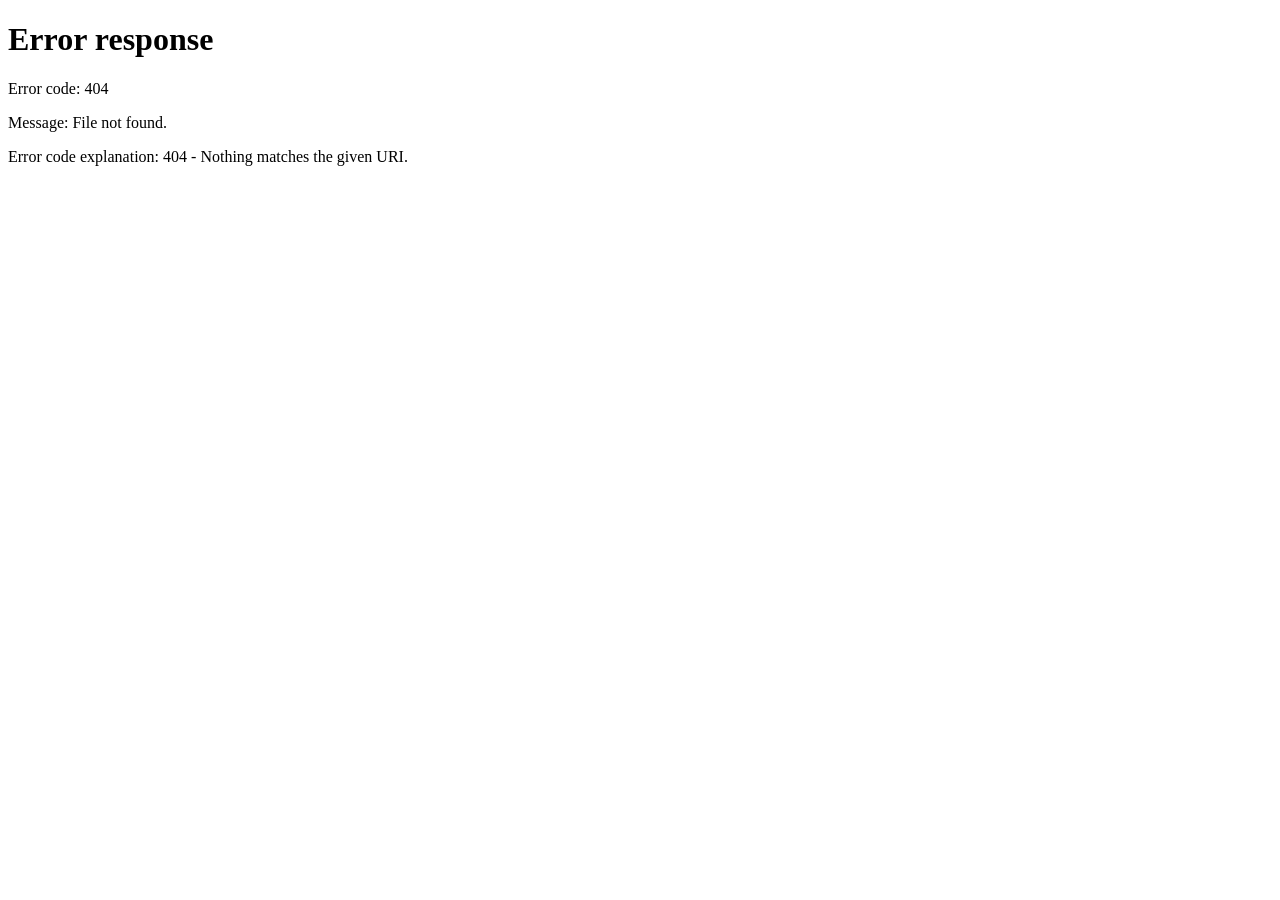
==== index.html @ 09e85239 "First upload" ====
<!DOCTYPE html><html class="light"><head><meta charset="utf-8"><meta name="viewport" content="width=device-width, initial-scale=1"><style>.max-width-wrapper{margin-inline:auto;max-width:1920px}:root{--color-brand:#945100!important;--color-brand-dark:#ad8200!important}.page{padding:5rem}html{background-color:var(--color-bg);color:var(--color-base)}@media(max-width:999px){.page{padding:2.5rem}}</style><style>@media only screen and (min-width:600px){.nav-body[data-v-0fc42299]{display:none!important}}@media only screen and (max-width:600px){.no__mobile[data-v-0fc42299]{display:none!important}.side__profile[data-v-0fc42299]{margin:auto}.side__profile>.username[data-v-0fc42299]{font-size:5cqw;margin:auto;padding-left:auto}.side__buttons[data-v-0fc42299]{margin-top:-.8em!important}}.button__rounded_icon[data-v-0fc42299],.popup-container[data-v-0fc42299]{background-color:transparent!important;border-radius:50%!important;box-shadow:none!important;transition:color .1s ease-in-out!important}.side__buttons[data-v-0fc42299]{display:flex;flex-direction:row;margin-block-end:inherit!important;margin-bottom:auto;margin-top:auto}.button__rounded_icon[data-v-0fc42299]:hover,.popup-container[data-v-0fc42299]{color:var(--color-brand)!important}.nav-body[data-v-0fc42299]{display:block;margin-inline:auto}.nav[data-v-0fc42299]{background-color:var(--color-raised-bg);box-shadow:var(--shadow-raised-lg);display:flex;margin:auto;margin-top:var(--gap-lg)!important;padding:var(--gap-md);width:85%}.username[data-v-0fc42299]{text-align:center;vertical-align:middle}@media only screen and (min-width:600px)and (max-width:800px){.username[data-v-0fc42299]{display:none}}@media only screen and (max-width:1200px){.side[data-v-0fc42299]{left:0!important;position:inherit!important}}html .side[data-v-0fc42299]{left:calc(var(--gap-xl)*-4)}.side[data-v-0fc42299]{flex-wrap:wrap;gap:var(--gap-xl);margin:auto;margin-inline-start:auto;position:relative}.side[data-v-0fc42299],.side__profile[data-v-0fc42299]{display:flex;flex-direction:row}.side__profile[data-v-0fc42299]{gap:var(--gap-md)}.side__link[data-v-0fc42299]{color:var(--color-base);text-decoration:none;-webkit-user-select:none;-moz-user-select:none;user-select:none}.side__link[data-v-0fc42299]:hover,.side__link[data-v-0fc42299]:hover>*{color:var(--color-brand);transition:color .1s ease-in-out}.side__link>.username[data-v-0fc42299]{margin:auto}</style><style>.iframe-container{align-self:center}@media(max-width:999px){#vanilla-embed{margin-inline-start:-1em!important;width:100%!important}}#vanilla-embed{width:50%}.buttons{display:flex;flex-direction:row;flex-wrap:wrap;gap:var(--gap-md)}</style><style>.footer[data-v-89486b23]{background-color:var(--color-raised-bg);border-bottom:1px solid var(--color-border);border-top:1px solid var(--color-border);border-top-left-radius:var(--gap-xl);border-top-right-radius:var(--gap-xl);color:var(--color-base);margin-bottom:0;padding:3rem;text-align:center}.link-rows[data-v-89486b23]{display:flex;flex-direction:row;gap:var(--gap-xl);justify-content:space-evenly;margin-top:var(--gap-xl)}.link-rows .link-row[data-v-89486b23]{display:flex;flex-direction:column}.image[data-v-89486b23]{align-items:center;display:flex;flex-direction:row;gap:var(--gap-md);justify-content:center}.image .username[data-v-89486b23]{margin-bottom:auto;margin-top:auto}</style><link rel="stylesheet" href="css/entry.Bq9ldn4X.css" crossorigin=""><link rel="preload" as="fetch" crossorigin="anonymous" href="/vanilla/_payload.json?6f23ee76-8f8d-4cc0-a2a9-b378ec134582"><link rel="modulepreload" as="script" crossorigin="" href="/_nuxt/BKC842vh.js"><link rel="modulepreload" as="script" crossorigin="" href="/_nuxt/BRAGJI5H.js"><script type="module" src="js/BKC842vh.js" crossorigin=""></script><link href="images/favicon.ico" rel="icon" type="image/x-icon"><script>"use strict";(()=>{const t=window,e=document.documentElement,c=["dark","light"],n=getStorageValue("localStorage","nuxt-color-mode")||"system";let i=n==="system"?u():n;const r=e.getAttribute("data-color-mode-forced");r&&(i=r),l(i),t["__NUXT_COLOR_MODE__"]={preference:n,value:i,getColorScheme:u,addColorScheme:l,removeColorScheme:d};function l(o){const s=""+o+"",a="";e.classList?e.classList.add(s):e.className+=" "+s,a&&e.setAttribute("data-"+a,o)}function d(o){const s=""+o+"",a="";e.classList?e.classList.remove(s):e.className=e.className.replace(new RegExp(s,"g"),""),a&&e.removeAttribute("data-"+a)}function f(o){return t.matchMedia("(prefers-color-scheme"+o+")")}function u(){if(t.matchMedia&&f("").media!=="not all"){for(const o of c)if(f(":"+o).matches)return o}return"light"}})();function getStorageValue(t,e){switch(t){case"localStorage":return window.localStorage.getItem(e);case"sessionStorage":return window.sessionStorage.getItem(e);case"cookie":return getCookie(e);default:return null}}function getCookie(t){const c=("; "+window.document.cookie).split("; "+t+"=");if(c.length===2)return c.pop()?.split(";").shift()}</script></head><body><div id="__nuxt"><div class="max-width-wrapper"><!--[--><div class="card nav" data-v-0e5de251="" data-v-0fc42299=""><!----><!--[--><a href="/" class="side__link side__profile" data-v-0fc42299=""><img class="avatar size-sm" src="images/icon.png" alt="" loading="lazy" data-v-46124aef="" data-v-0fc42299=""><h2 class="username" data-v-0fc42299="">Fabulously Optimized</h2></a><div class="side no__mobile" data-v-0fc42299=""><a href="/" class="side__link" data-v-0fc42299="">Homepage</a><a href="/wiki" class="side__link" data-v-0fc42299="">Wiki</a><a href="/curseforge" class="side__link" data-v-0fc42299="">CurseForge</a><a href="/modrinth" class="side__link" data-v-0fc42299="">Modrinth</a><a href="/contribute" class="side__link" data-v-0fc42299="">Contribute</a></div><div class="side__buttons no__mobile" data-v-0fc42299=""><button class="btn icon-only button__rounded_icon" data-v-4a02d80d="" data-v-0fc42299=""><!--[--><svg xmlns="http://www.w3.org/2000/svg" fill="none" stroke="currentColor" stroke-linecap="round" stroke-linejoin="round" stroke-width="2" viewBox="0 0 24 24" data-v-0fc42299=""><circle cx="12" cy="12" r="5"></circle><path d="M12 1v2M12 21v2M4.22 4.22l1.42 1.42M18.36 18.36l1.42 1.42M1 12h2M21 12h2M4.22 19.78l1.42-1.42M18.36 5.64l1.42-1.42"></path></svg><!--]--><!----></button><div class="popup-container" tabindex="-1" aria-expanded="false" data-v-ce1f8fe5="" data-v-3623adf5="" data-v-0fc42299=""><button class="btn icon-only button__rounded_icon" style="background:none;box-shadow:none !important;" tabindex="-1" data-v-ce1f8fe5=""><!--[--><!--[--><svg xmlns="http://www.w3.org/2000/svg" width="24" height="24" fill="none" stroke="currentColor" stroke-linecap="round" stroke-linejoin="round" stroke-width="2" class="lucide lucide-languages" viewBox="0 0 24 24" data-v-0fc42299=""><path d="m5 8 6 6M4 14l6-6 2-3M2 5h12M7 2h1M22 22l-5-10-5 10M14 18h6"></path></svg><!--]--><!--]--></button><!----><div class="popup-menu position-bottom-left" data-v-ce1f8fe5=""><!--[--><!--[--><!--[--><button class="btn btn-primary btn-transparent color-accent-contrast" data-v-4a02d80d="" data-v-3623adf5=""><!--[--><!----><!--[--><svg xmlns="http://www.w3.org/2000/svg" width="24" height="24" fill="none" stroke="currentColor" stroke-linecap="round" stroke-linejoin="round" stroke-width="2" class="lucide lucide-languages" viewBox="0 0 24 24" data-v-0fc42299=""><path d="m5 8 6 6M4 14l6-6 2-3M2 5h12M7 2h1M22 22l-5-10-5 10M14 18h6"></path></svg>Help us Translate!<!--]--><!--]--><!----></button><!--]--><!--[--><div class="card-divider" data-v-3623adf5=""></div><!--]--><!--[--><button class="btn btn-transparent" data-v-4a02d80d="" data-v-3623adf5=""><!--[--><!----><!--[-->Беларуская<!--]--><!--]--><!----></button><!--]--><!--[--><button class="btn btn-green btn-transparent color-accent-contrast" data-v-4a02d80d="" data-v-3623adf5=""><!--[--><!----><!--[-->English<!--]--><!--]--><!----></button><!--]--><!--[--><button class="btn btn-transparent" data-v-4a02d80d="" data-v-3623adf5=""><!--[--><!----><!--[-->Español de España<!--]--><!--]--><!----></button><!--]--><!--[--><button class="btn btn-transparent" data-v-4a02d80d="" data-v-3623adf5=""><!--[--><!----><!--[-->Español (Venezuela)<!--]--><!--]--><!----></button><!--]--><!--[--><button class="btn btn-transparent" data-v-4a02d80d="" data-v-3623adf5=""><!--[--><!----><!--[-->Eesti<!--]--><!--]--><!----></button><!--]--><!--[--><button class="btn btn-transparent" data-v-4a02d80d="" data-v-3623adf5=""><!--[--><!----><!--[-->Français<!--]--><!--]--><!----></button><!--]--><!--[--><button class="btn btn-transparent" data-v-4a02d80d="" data-v-3623adf5=""><!--[--><!----><!--[-->עברית<!--]--><!--]--><!----></button><!--]--><!--[--><button class="btn btn-transparent" data-v-4a02d80d="" data-v-3623adf5=""><!--[--><!----><!--[-->Italiano<!--]--><!--]--><!----></button><!--]--><!--[--><button class="btn btn-transparent" data-v-4a02d80d="" data-v-3623adf5=""><!--[--><!----><!--[-->한국어<!--]--><!--]--><!----></button><!--]--><!--[--><button class="btn btn-transparent" data-v-4a02d80d="" data-v-3623adf5=""><!--[--><!----><!--[-->بهاس ملايو<!--]--><!--]--><!----></button><!--]--><!--[--><button class="btn btn-transparent" data-v-4a02d80d="" data-v-3623adf5=""><!--[--><!----><!--[-->Bahasa Melayu<!--]--><!--]--><!----></button><!--]--><!--[--><button class="btn btn-transparent" data-v-4a02d80d="" data-v-3623adf5=""><!--[--><!----><!--[-->Polski<!--]--><!--]--><!----></button><!--]--><!--[--><button class="btn btn-transparent" data-v-4a02d80d="" data-v-3623adf5=""><!--[--><!----><!--[-->Português (Brasil)<!--]--><!--]--><!----></button><!--]--><!--[--><button class="btn btn-transparent" data-v-4a02d80d="" data-v-3623adf5=""><!--[--><!----><!--[-->Português europeu<!--]--><!--]--><!----></button><!--]--><!--[--><button class="btn btn-transparent" data-v-4a02d80d="" data-v-3623adf5=""><!--[--><!----><!--[-->Anglish<!--]--><!--]--><!----></button><!--]--><!--[--><button class="btn btn-transparent" data-v-4a02d80d="" data-v-3623adf5=""><!--[--><!----><!--[-->Română<!--]--><!--]--><!----></button><!--]--><!--[--><button class="btn btn-transparent" data-v-4a02d80d="" data-v-3623adf5=""><!--[--><!----><!--[-->Русский<!--]--><!--]--><!----></button><!--]--><!--[--><button class="btn btn-transparent" data-v-4a02d80d="" data-v-3623adf5=""><!--[--><!----><!--[-->Türkçe<!--]--><!--]--><!----></button><!--]--><!--[--><button class="btn btn-transparent" data-v-4a02d80d="" data-v-3623adf5=""><!--[--><!----><!--[-->Tiếng Việt<!--]--><!--]--><!----></button><!--]--><!--[--><button class="btn btn-transparent" data-v-4a02d80d="" data-v-3623adf5=""><!--[--><!----><!--[-->中文（中国）<!--]--><!--]--><!----></button><!--]--><!--[--><button class="btn btn-transparent" data-v-4a02d80d="" data-v-3623adf5=""><!--[--><!----><!--[-->中文（中國香港特別行政區）<!--]--><!--]--><!----></button><!--]--><!--[--><button class="btn btn-transparent" data-v-4a02d80d="" data-v-3623adf5=""><!--[--><!----><!--[-->中文（台灣）<!--]--><!--]--><!----></button><!--]--><!--]--><!--]--></div></div></div><!--]--></div><div class="card nav nav-body" data-v-0e5de251="" data-v-0fc42299=""><!----><!--[--><div class="side" data-v-0fc42299=""><a href="/" class="side__link" data-v-0fc42299="">Homepage</a><a href="/wiki" class="side__link" data-v-0fc42299="">Wiki</a><a href="/curseforge" class="side__link" data-v-0fc42299="">CurseForge</a><a href="/modrinth" class="side__link" data-v-0fc42299="">Modrinth</a><a href="/contribute" class="side__link" data-v-0fc42299="">Contribute</a><span class="side__buttons" data-v-0fc42299=""><button class="btn icon-only button__rounded_icon" data-v-4a02d80d="" data-v-0fc42299=""><!--[--><svg xmlns="http://www.w3.org/2000/svg" fill="none" stroke="currentColor" stroke-linecap="round" stroke-linejoin="round" stroke-width="2" viewBox="0 0 24 24" data-v-0fc42299=""><circle cx="12" cy="12" r="5"></circle><path d="M12 1v2M12 21v2M4.22 4.22l1.42 1.42M18.36 18.36l1.42 1.42M1 12h2M21 12h2M4.22 19.78l1.42-1.42M18.36 5.64l1.42-1.42"></path></svg><!--]--><!----></button><div class="popup-container" tabindex="-1" aria-expanded="false" data-v-ce1f8fe5="" data-v-3623adf5="" data-v-0fc42299=""><button class="btn icon-only button__rounded_icon" style="background:none;box-shadow:none !important;" tabindex="-1" data-v-ce1f8fe5=""><!--[--><!--[--><svg xmlns="http://www.w3.org/2000/svg" width="24" height="24" fill="none" stroke="currentColor" stroke-linecap="round" stroke-linejoin="round" stroke-width="2" class="lucide lucide-languages" viewBox="0 0 24 24" data-v-0fc42299=""><path d="m5 8 6 6M4 14l6-6 2-3M2 5h12M7 2h1M22 22l-5-10-5 10M14 18h6"></path></svg><!--]--><!--]--></button><!----><div class="popup-menu position-bottom-left" data-v-ce1f8fe5=""><!--[--><!--[--><!--[--><button class="btn btn-primary btn-transparent color-accent-contrast" data-v-4a02d80d="" data-v-3623adf5=""><!--[--><!----><!--[--><svg xmlns="http://www.w3.org/2000/svg" width="24" height="24" fill="none" stroke="currentColor" stroke-linecap="round" stroke-linejoin="round" stroke-width="2" class="lucide lucide-languages" viewBox="0 0 24 24" data-v-0fc42299=""><path d="m5 8 6 6M4 14l6-6 2-3M2 5h12M7 2h1M22 22l-5-10-5 10M14 18h6"></path></svg>Help us Translate!<!--]--><!--]--><!----></button><!--]--><!--[--><div class="card-divider" data-v-3623adf5=""></div><!--]--><!--[--><button class="btn btn-transparent" data-v-4a02d80d="" data-v-3623adf5=""><!--[--><!----><!--[-->Беларуская<!--]--><!--]--><!----></button><!--]--><!--[--><button class="btn btn-green btn-transparent color-accent-contrast" data-v-4a02d80d="" data-v-3623adf5=""><!--[--><!----><!--[-->English<!--]--><!--]--><!----></button><!--]--><!--[--><button class="btn btn-transparent" data-v-4a02d80d="" data-v-3623adf5=""><!--[--><!----><!--[-->Español de España<!--]--><!--]--><!----></button><!--]--><!--[--><button class="btn btn-transparent" data-v-4a02d80d="" data-v-3623adf5=""><!--[--><!----><!--[-->Español (Venezuela)<!--]--><!--]--><!----></button><!--]--><!--[--><button class="btn btn-transparent" data-v-4a02d80d="" data-v-3623adf5=""><!--[--><!----><!--[-->Eesti<!--]--><!--]--><!----></button><!--]--><!--[--><button class="btn btn-transparent" data-v-4a02d80d="" data-v-3623adf5=""><!--[--><!----><!--[-->Français<!--]--><!--]--><!----></button><!--]--><!--[--><button class="btn btn-transparent" data-v-4a02d80d="" data-v-3623adf5=""><!--[--><!----><!--[-->עברית<!--]--><!--]--><!----></button><!--]--><!--[--><button class="btn btn-transparent" data-v-4a02d80d="" data-v-3623adf5=""><!--[--><!----><!--[-->Italiano<!--]--><!--]--><!----></button><!--]--><!--[--><button class="btn btn-transparent" data-v-4a02d80d="" data-v-3623adf5=""><!--[--><!----><!--[-->한국어<!--]--><!--]--><!----></button><!--]--><!--[--><button class="btn btn-transparent" data-v-4a02d80d="" data-v-3623adf5=""><!--[--><!----><!--[-->بهاس ملايو<!--]--><!--]--><!----></button><!--]--><!--[--><button class="btn btn-transparent" data-v-4a02d80d="" data-v-3623adf5=""><!--[--><!----><!--[-->Bahasa Melayu<!--]--><!--]--><!----></button><!--]--><!--[--><button class="btn btn-transparent" data-v-4a02d80d="" data-v-3623adf5=""><!--[--><!----><!--[-->Polski<!--]--><!--]--><!----></button><!--]--><!--[--><button class="btn btn-transparent" data-v-4a02d80d="" data-v-3623adf5=""><!--[--><!----><!--[-->Português (Brasil)<!--]--><!--]--><!----></button><!--]--><!--[--><button class="btn btn-transparent" data-v-4a02d80d="" data-v-3623adf5=""><!--[--><!----><!--[-->Português europeu<!--]--><!--]--><!----></button><!--]--><!--[--><button class="btn btn-transparent" data-v-4a02d80d="" data-v-3623adf5=""><!--[--><!----><!--[-->Anglish<!--]--><!--]--><!----></button><!--]--><!--[--><button class="btn btn-transparent" data-v-4a02d80d="" data-v-3623adf5=""><!--[--><!----><!--[-->Română<!--]--><!--]--><!----></button><!--]--><!--[--><button class="btn btn-transparent" data-v-4a02d80d="" data-v-3623adf5=""><!--[--><!----><!--[-->Русский<!--]--><!--]--><!----></button><!--]--><!--[--><button class="btn btn-transparent" data-v-4a02d80d="" data-v-3623adf5=""><!--[--><!----><!--[-->Türkçe<!--]--><!--]--><!----></button><!--]--><!--[--><button class="btn btn-transparent" data-v-4a02d80d="" data-v-3623adf5=""><!--[--><!----><!--[-->Tiếng Việt<!--]--><!--]--><!----></button><!--]--><!--[--><button class="btn btn-transparent" data-v-4a02d80d="" data-v-3623adf5=""><!--[--><!----><!--[-->中文（中国）<!--]--><!--]--><!----></button><!--]--><!--[--><button class="btn btn-transparent" data-v-4a02d80d="" data-v-3623adf5=""><!--[--><!----><!--[-->中文（中國香港特別行政區）<!--]--><!--]--><!----></button><!--]--><!--[--><button class="btn btn-transparent" data-v-4a02d80d="" data-v-3623adf5=""><!--[--><!----><!--[-->中文（台灣）<!--]--><!--]--><!----></button><!--]--><!--]--><!--]--></div></div></span></div><!--]--></div><!--]--><div class="page"><!--[--><h1 id="title">Download for Minecraft Launcher</h1><h2>Automatic installer</h2><div class="buttons"><!----><!----><!----><button class="btn btn-gray color-accent-contrast" data-v-4a02d80d=""><!--[--><svg xmlns="http://www.w3.org/2000/svg" fill="none" stroke="currentColor" stroke-width="2" class="h-6 w-6" viewBox="0 0 24 24"><path stroke-linecap="round" stroke-linejoin="round" d="M4 16v1a3 3 0 0 0 3 3h10a3 3 0 0 0 3-3v-1m-4-4-4 4m0 0-4-4m4 4V4"></path></svg>Installer for Windows<!--]--><!----></button><button class="btn btn-gray color-accent-contrast" data-v-4a02d80d=""><!--[--><svg xmlns="http://www.w3.org/2000/svg" fill="none" stroke="currentColor" stroke-width="2" class="h-6 w-6" viewBox="0 0 24 24"><path stroke-linecap="round" stroke-linejoin="round" d="M4 16v1a3 3 0 0 0 3 3h10a3 3 0 0 0 3-3v-1m-4-4-4 4m0 0-4-4m4 4V4"></path></svg>Installer for macOS<!--]--><!----></button><button class="btn btn-gray color-accent-contrast" data-v-4a02d80d=""><!--[--><svg xmlns="http://www.w3.org/2000/svg" fill="none" stroke="currentColor" stroke-width="2" class="h-6 w-6" viewBox="0 0 24 24"><path stroke-linecap="round" stroke-linejoin="round" d="M4 16v1a3 3 0 0 0 3 3h10a3 3 0 0 0 3-3v-1m-4-4-4 4m0 0-4-4m4 4V4"></path></svg>Installer for Linux<!--]--><!----></button></div><br><h2>Manual ZIP-archive</h2><div class="iframe-container"><iframe id="vanilla-embed" src="vanilla-embed.html" frameborder="0" height="100em"></iframe></div><br><button class="btn btn-blue color-accent-contrast" data-v-4a02d80d=""><!--[--><svg xmlns="http://www.w3.org/2000/svg" width="24" height="24" fill="none" stroke="currentColor" stroke-linecap="round" stroke-linejoin="round" stroke-width="2" viewBox="0 0 24 24"><path d="M2 3h6a4 4 0 0 1 4 4v14a3 3 0 0 0-3-3H2zM22 3h-6a4 4 0 0 0-4 4v14a3 3 0 0 1 3-3h7z"></path></svg>How to install<!--]--><!----></button><p><b>Important:</b> Please allow popups and multiple downloads when asked - sometimes mods must be downloaded separately and placed to the mods folder manually.</p><!--]--></div><div class="footer"><footer class="footer" data-v-89486b23=""><div class="content has-text-centered" data-v-89486b23=""><p data-v-89486b23="">Website developed by <a href="https://imb11.dev/" target="_blank" data-v-89486b23="">IMB11</a> with additions from Fabulously Optimized contributors. Not affiliated with Mojang Studios or Microsoft.</p><div class="link-rows" data-v-89486b23=""><div class="link-row" data-v-89486b23=""><h4 data-v-89486b23="">Contribute</h4><a href="/translate" data-v-89486b23="">Translate</a><a href="/contribute" class="" data-v-89486b23="">Donate and more</a><a href="/github" data-v-89486b23="">GitHub</a></div><div class="link-row" data-v-89486b23=""><h4 data-v-89486b23="">Discuss</h4><a href="/rate" data-v-89486b23="">Rate</a><a href="/discord" data-v-89486b23="">Discord</a><a href="/mastodon" data-v-89486b23="">Mastodon</a><a href="/wiki" data-v-89486b23="">Wiki</a></div><div class="link-row" data-v-89486b23=""><h4 data-v-89486b23="">Download</h4><a href="/curseforge" data-v-89486b23="">CurseForge</a><a href="/modrinth" data-v-89486b23="">Modrinth</a><a aria-current="page" href="/vanilla" class="router-link-active router-link-exact-active" data-v-89486b23="">Manual download</a></div></div></div></footer></div></div></div><div id="teleports"></div><script>window.__NUXT__={};window.__NUXT__.config={public:{i18n:{baseUrl:"",defaultLocale:"en",rootRedirect:"",redirectStatusCode:302,skipSettingLocaleOnNavigate:false,locales:[{code:"be",name:"Беларуская",language:""},{code:"en",name:"English",language:""},{code:"es-es",name:"Español de España",language:""},{code:"es-ve",name:"Español (Venezuela)",language:""},{code:"et",name:"Eesti",language:""},{code:"fr",name:"Français",language:""},{code:"he",name:"עברית",language:""},{code:"it",name:"Italiano",language:""},{code:"ko",name:"한국어",language:""},{code:"ms-arab",name:"بهاس ملايو",language:""},{code:"ms",name:"Bahasa Melayu",language:""},{code:"pl",name:"Polski",language:""},{code:"pt-br",name:"Português (Brasil)",language:""},{code:"pt-pt",name:"Português europeu",language:""},{code:"qep",name:"Anglish",language:""},{code:"ro",name:"Română",language:""},{code:"ru",name:"Русский",language:""},{code:"tr",name:"Türkçe",language:""},{code:"vi",name:"Tiếng Việt",language:""},{code:"zh-cn",name:"中文（中国）",language:""},{code:"zh-hk",name:"中文（中國香港特別行政區）",language:""},{code:"zh-tw",name:"中文（台灣）",language:""}],detectBrowserLanguage:{alwaysRedirect:false,cookieCrossOrigin:false,cookieDomain:"",cookieKey:"i18n_redirected",cookieSecure:false,fallbackLocale:"en",redirectOn:"root",useCookie:true},experimental:{localeDetector:"",typedPages:true,typedOptionsAndMessages:false,alternateLinkCanonicalQueries:true,devCache:false,cacheLifetime:"",stripMessagesPayload:false,preload:false,strictSeo:false,nitroContextDetection:true,httpCacheDuration:10},domainLocales:{be:{domain:""},en:{domain:""},"es-es":{domain:""},"es-ve":{domain:""},et:{domain:""},fr:{domain:""},he:{domain:""},it:{domain:""},ko:{domain:""},"ms-arab":{domain:""},ms:{domain:""},pl:{domain:""},"pt-br":{domain:""},"pt-pt":{domain:""},qep:{domain:""},ro:{domain:""},ru:{domain:""},tr:{domain:""},vi:{domain:""},"zh-cn":{domain:""},"zh-hk":{domain:""},"zh-tw":{domain:""}}}},app:{baseURL:"/",buildId:"6f23ee76-8f8d-4cc0-a2a9-b378ec134582",buildAssetsDir:"/_nuxt/",cdnURL:""}}</script><script type="application/json" data-nuxt-data="nuxt-app" data-ssr="true" id="__NUXT_DATA__" data-src="/vanilla/_payload.json?6f23ee76-8f8d-4cc0-a2a9-b378ec134582">[{"state":1,"once":53,"_errors":54,"serverRendered":6,"path":56,"prerenderedAt":57},["Reactive",2],{"$si18n:cached-locale-configs":3,"$si18n:resolved-locale":49,"$scolor-mode":50},{"be":4,"en":7,"es-es":9,"es-ve":11,"et":13,"fr":15,"he":17,"it":19,"ko":21,"ms-arab":23,"ms":25,"pl":27,"pt-br":29,"pt-pt":31,"qep":33,"ro":35,"ru":37,"tr":39,"vi":41,"zh-cn":43,"zh-hk":45,"zh-tw":47},{"fallbacks":5,"cacheable":6},[],true,{"fallbacks":8,"cacheable":6},[],{"fallbacks":10,"cacheable":6},[],{"fallbacks":12,"cacheable":6},[],{"fallbacks":14,"cacheable":6},[],{"fallbacks":16,"cacheable":6},[],{"fallbacks":18,"cacheable":6},[],{"fallbacks":20,"cacheable":6},[],{"fallbacks":22,"cacheable":6},[],{"fallbacks":24,"cacheable":6},[],{"fallbacks":26,"cacheable":6},[],{"fallbacks":28,"cacheable":6},[],{"fallbacks":30,"cacheable":6},[],{"fallbacks":32,"cacheable":6},[],{"fallbacks":34,"cacheable":6},[],{"fallbacks":36,"cacheable":6},[],{"fallbacks":38,"cacheable":6},[],{"fallbacks":40,"cacheable":6},[],{"fallbacks":42,"cacheable":6},[],{"fallbacks":44,"cacheable":6},[],{"fallbacks":46,"cacheable":6},[],{"fallbacks":48,"cacheable":6},[],"",{"preference":51,"value":51,"unknown":6,"forced":52},"system",false,["Set"],["ShallowReactive",55],{},"\u002Fvanilla",1779907336607]</script></body></html>
---- css/entry.Bq9ldn4X.css ----
@media only screen and (min-width:600px){.nav-body[data-v-0fc42299]{display:none!important}}@media only screen and (max-width:600px){.no__mobile[data-v-0fc42299]{display:none!important}.side__profile[data-v-0fc42299]{margin:auto}.side__profile>.username[data-v-0fc42299]{font-size:5cqw;margin:auto;padding-left:auto}.side__buttons[data-v-0fc42299]{margin-top:-.8em!important}}.button__rounded_icon[data-v-0fc42299],.popup-container[data-v-0fc42299]{background-color:transparent!important;border-radius:50%!important;box-shadow:none!important;transition:color .1s ease-in-out!important}.side__buttons[data-v-0fc42299]{display:flex;flex-direction:row;margin-block-end:inherit!important;margin-bottom:auto;margin-top:auto}.button__rounded_icon[data-v-0fc42299]:hover,.popup-container[data-v-0fc42299]{color:var(--color-brand)!important}.nav-body[data-v-0fc42299]{display:block;margin-inline:auto}.nav[data-v-0fc42299]{background-color:var(--color-raised-bg);box-shadow:var(--shadow-raised-lg);display:flex;margin:auto;margin-top:var(--gap-lg)!important;padding:var(--gap-md);width:85%}.username[data-v-0fc42299]{text-align:center;vertical-align:middle}@media only screen and (min-width:600px)and (max-width:800px){.username[data-v-0fc42299]{display:none}}@media only screen and (max-width:1200px){.side[data-v-0fc42299]{left:0!important;position:inherit!important}}html .side[data-v-0fc42299]{left:calc(var(--gap-xl)*-4)}.side[data-v-0fc42299]{flex-wrap:wrap;gap:var(--gap-xl);margin:auto;margin-inline-start:auto;position:relative}.side[data-v-0fc42299],.side__profile[data-v-0fc42299]{display:flex;flex-direction:row}.side__profile[data-v-0fc42299]{gap:var(--gap-md)}.side__link[data-v-0fc42299]{color:var(--color-base);text-decoration:none;-webkit-user-select:none;-moz-user-select:none;user-select:none}.side__link[data-v-0fc42299]:hover,.side__link[data-v-0fc42299]:hover>*{color:var(--color-brand);transition:color .1s ease-in-out}.side__link>.username[data-v-0fc42299]{margin:auto}.footer[data-v-89486b23]{background-color:var(--color-raised-bg);border-bottom:1px solid var(--color-border);border-top:1px solid var(--color-border);border-top-left-radius:var(--gap-xl);border-top-right-radius:var(--gap-xl);color:var(--color-base);margin-bottom:0;padding:3rem;text-align:center}.link-rows[data-v-89486b23]{display:flex;flex-direction:row;gap:var(--gap-xl);justify-content:space-evenly;margin-top:var(--gap-xl)}.link-rows .link-row[data-v-89486b23]{display:flex;flex-direction:column}.image[data-v-89486b23]{align-items:center;display:flex;flex-direction:row;gap:var(--gap-md);justify-content:center}.image .username[data-v-89486b23]{margin-bottom:auto;margin-top:auto}.avatar[data-v-46124aef]{background-color:var(--color-raised-bg);border:1px solid var(--color-divider);border-radius:var(--radius-md);box-shadow:var(--shadow-inset-lg),var(--shadow-card);height:var(--size)!important;max-height:var(--size)!important;max-width:var(--size)!important;-o-object-fit:cover;object-fit:cover;width:var(--size)!important}.avatar.size-xxs[data-v-46124aef]{--size:1.25rem;border-radius:5px;box-shadow:var(--shadow-inset),var(--shadow-card)}.avatar.size-xs[data-v-46124aef]{--size:2.5rem}.avatar.size-sm[data-v-46124aef],.avatar.size-xs[data-v-46124aef]{border-radius:var(--radius-sm);box-shadow:var(--shadow-inset),var(--shadow-card)}.avatar.size-sm[data-v-46124aef]{--size:3rem}.avatar.size-md[data-v-46124aef]{--size:6rem;border-radius:var(--radius-lg)}.avatar.size-lg[data-v-46124aef]{--size:9rem;border-radius:var(--radius-lg)}.avatar.size-none[data-v-46124aef]{--size:unset}.avatar.circle[data-v-46124aef]{border-radius:50%}.avatar.no-shadow[data-v-46124aef]{box-shadow:none}.avatar.pixelated[data-v-46124aef]{image-rendering:pixelated}.avatar.raised[data-v-46124aef]{background-color:var(--color-raised-bg)}.version-badge[data-v-a72b24bd]{align-items:center;display:flex;font-weight:700;width:-moz-fit-content;width:fit-content;--badge-color:var(--color-gray);color:var(--badge-color)}.version-badge .circle[data-v-a72b24bd]{background-color:var(--badge-color);border-radius:50%;display:inline-block;height:.5rem;margin-right:.25rem;width:.5rem}.version-badge svg[data-v-a72b24bd]{margin-right:.25rem}.version-badge.red[data-v-a72b24bd],.version-badge.type--closed[data-v-a72b24bd],.version-badge.type--failed[data-v-a72b24bd],.version-badge.type--rejected[data-v-a72b24bd],.version-badge.type--returned[data-v-a72b24bd],.version-badge.type--withheld[data-v-a72b24bd]{--badge-color:var(--color-red)}.version-badge.orange[data-v-a72b24bd],.version-badge.type--moderator[data-v-a72b24bd],.version-badge.type--pending[data-v-a72b24bd],.version-badge.type--processing[data-v-a72b24bd],.version-badge.type--scheduled[data-v-a72b24bd]{--badge-color:var(--color-orange)}.version-badge.green[data-v-a72b24bd],.version-badge.type--accepted[data-v-a72b24bd],.version-badge.type--admin[data-v-a72b24bd],.version-badge.type--approved-general[data-v-a72b24bd],.version-badge.type--processed[data-v-a72b24bd]{--badge-color:var(--color-green)}.version-badge.blue[data-v-a72b24bd],.version-badge.type--approved[data-v-a72b24bd],.version-badge.type--creator[data-v-a72b24bd]{--badge-color:var(--color-blue)}.version-badge.purple[data-v-a72b24bd],.version-badge.type--unlisted[data-v-a72b24bd]{--badge-color:var(--color-purple)}.version-badge.gray[data-v-a72b24bd],.version-badge.type--private[data-v-a72b24bd]{--badge-color:var(--color-gray)}.version-badge[data-v-a72b24bd]:first-letter{text-transform:capitalize}:where(button[data-v-4a02d80d]){background:none;color:var(--color-base)}.header[data-v-0e5de251]{display:flex}.header[data-v-0e5de251] h1{margin-block:0}.header[data-v-0e5de251]:not(:last-child){margin-bottom:var(--gap-lg)}.btn-group[data-v-0e5de251]{margin-left:auto;margin-right:0}.checkbox-outer[data-v-9bd79566]{align-items:center;cursor:pointer;display:flex}.checkbox-outer p[data-v-9bd79566]{margin:0;padding:.2rem 0;-webkit-user-select:none;-moz-user-select:none;user-select:none}.checkbox-outer.disabled[data-v-9bd79566]{cursor:not-allowed}.checkbox[data-v-9bd79566]{align-items:center;background-color:var(--color-button-bg);border-radius:var(--radius-xs);box-shadow:var(--shadow-inset-sm),0 0 0 0 transparent;color:var(--color-contrast);cursor:pointer;display:flex;justify-content:center;margin:0 .5rem 0 0;min-height:1rem;min-width:1rem;outline:none;padding:0}.checkbox.checked[data-v-9bd79566]{background-color:var(--color-brand)}.checkbox svg[data-v-9bd79566]{color:var(--color-accent-contrast);flex-shrink:0;height:.8rem;stroke-width:.2rem;width:.8rem}.checkbox.collapsing[data-v-9bd79566]{background-color:transparent!important;box-shadow:none}.checkbox.collapsing svg[data-v-9bd79566]{color:inherit;height:1rem;transition:transform .25s ease-in-out;width:1rem}@media(prefers-reduced-motion){.checkbox.collapsing svg[data-v-9bd79566]{transition:none!important}}.checkbox.collapsing.checked svg[data-v-9bd79566]{transform:rotate(180deg)}.checkbox[data-v-9bd79566]:disabled{box-shadow:none;cursor:not-allowed}.chips[data-v-a50b1aca]{display:flex;grid-gap:.5rem;flex-wrap:wrap}.chips .btn.capitalize[data-v-a50b1aca]{text-transform:capitalize}.chips .btn svg[data-v-a50b1aca]{height:1em;width:1em}.chips .btn[data-v-a50b1aca]:focus-visible{border-radius:.25rem;outline:.25rem solid #ea80ff}.chips .selected[data-v-a50b1aca]{background-color:var(--color-brand-highlight);box-shadow:inset 0 0 0 transparent,0 0 0 2px var(--color-brand);color:var(--color-contrast)}.code[data-v-76320346]{display:inline-flex;grid-gap:.5rem;background-color:var(--color-button-bg);border-radius:10px;font-family:var(--mono-font);font-size:var(--font-size-sm);margin:0;padding:.25rem .5rem;transition:opacity .5s ease-in-out,filter .2s ease-in-out,transform .05s ease-in-out,outline .2s ease-in-out;-webkit-user-select:text;-moz-user-select:text;user-select:text;width:-moz-min-content;width:min-content}@media(prefers-reduced-motion){.code[data-v-76320346]{transition:none!important}}.code span[data-v-76320346]{max-width:10rem;overflow:hidden;text-overflow:ellipsis}.code svg[data-v-76320346]{height:1em;width:1em}.code[data-v-76320346]:hover{filter:brightness(var(--filter-hover))}.code[data-v-76320346]:active{filter:brightness(var(--filter-active));transform:scale(.95)}.double-icon[data-v-d088ee03]{height:-moz-fit-content;height:fit-content;line-height:0;position:relative;--_color:var(--color-gray)}.double-icon .color-red[data-v-d088ee03]{--_color:var(--color-red)}.double-icon .color-orange[data-v-d088ee03]{--_color:var(--color-orange)}.double-icon .color-green[data-v-d088ee03]{--_color:var(--color-green)}.double-icon .color-blue[data-v-d088ee03]{--_color:var(--color-blue)}.double-icon .color-purple[data-v-d088ee03]{--_color:var(--color-purple)}.double-icon .color-gray[data-v-d088ee03]{--_color:var(--color-gray)}.double-icon .secondary[data-v-d088ee03]{aspect-ratio:1/1;background-color:var(--_color);border:3px solid var(--color-raised-bg);border-radius:50%;bottom:-4px;color:var(--color-accent-contrast);height:-moz-fit-content;height:fit-content;line-height:0;padding:3px;position:absolute;right:-4px;width:-moz-fit-content;width:fit-content}.double-icon .secondary[data-v-d088ee03] svg{height:.8rem;width:.8rem}.drop-area[data-v-9282bd89]{background-color:#00000080;display:flex;height:100%;left:0;position:fixed;top:0;transition:visibility .2s ease-in-out,background-color .1s ease-in-out;visibility:hidden;width:100%;z-index:10}.drop-area[data-v-9282bd89]:before{--indent:4rem;border:.25rem dashed var(--color-divider);border-radius:1rem;content:" ";height:calc(100% - var(--indent)*2);left:var(--indent);position:relative;top:var(--indent);width:calc(100% - var(--indent)*2)}@media(prefers-reduced-motion){.drop-area[data-v-9282bd89]{transition:none!important}}.animated-dropdown[data-v-cefaeb29]{display:inline-block;min-height:40px;position:relative;width:20rem}.animated-dropdown[data-v-cefaeb29]:focus{outline:0}.animated-dropdown .selected[data-v-cefaeb29]{align-items:center;background-color:var(--color-button-bg);border-radius:var(--radius-md);box-shadow:var(--shadow-inset-sm),0 0 0 0 transparent;cursor:pointer;display:flex;gap:var(--gap-md);height:100%;justify-content:space-between;padding:var(--gap-sm) var(--gap-lg);transition:.05s;-webkit-user-select:none;-moz-user-select:none;user-select:none;width:100%}.animated-dropdown .selected[data-v-cefaeb29]:not(.render-down):not(.render-up){transition-delay:.2s}.animated-dropdown .selected.disabled[data-v-cefaeb29]{cursor:not-allowed;filter:grayscale(50%);opacity:.5}.animated-dropdown .selected.render-up[data-v-cefaeb29]{border-radius:0 0 var(--radius-md) var(--radius-md)}.animated-dropdown .selected.render-down[data-v-cefaeb29]{border-radius:var(--radius-md) var(--radius-md) 0 0}.animated-dropdown .selected[data-v-cefaeb29]:focus{filter:brightness(1.25);outline:0;transition:filter .1s ease-in-out}.animated-dropdown .selected .arrow[data-v-cefaeb29]{transition:transform .2s ease}.animated-dropdown .selected .arrow.rotate[data-v-cefaeb29]{transform:rotate(180deg)}.animated-dropdown .options[data-v-cefaeb29]{box-shadow:var(--shadow-inset-sm),0 0 0 0 transparent;max-height:18.75rem;overflow-y:auto;z-index:10}.animated-dropdown .options .option[data-v-cefaeb29]{align-items:center;background-color:var(--color-button-bg);cursor:pointer;display:flex;padding:var(--gap-md);-webkit-user-select:none;-moz-user-select:none;user-select:none}.animated-dropdown .options .option[data-v-cefaeb29]:hover{filter:brightness(.85);transition:filter .2s ease-in-out}.animated-dropdown .options .option[data-v-cefaeb29]:focus{filter:brightness(.85);outline:0;transition:filter .2s ease-in-out}.animated-dropdown .options .option.selected-option[data-v-cefaeb29]{background-color:var(--color-brand);color:var(--color-accent-contrast);font-weight:bolder}.animated-dropdown .options .option input[data-v-cefaeb29]{display:none}.options-enter-active[data-v-cefaeb29],.options-leave-active[data-v-cefaeb29]{transition:transform .2s ease}.options-enter-from.up[data-v-cefaeb29],.options-leave-to.up[data-v-cefaeb29]{transform:translateY(99.999%)}.options-enter-from.down[data-v-cefaeb29],.options-leave-to.down[data-v-cefaeb29]{transform:translateY(-99.999%)}.options-enter-to.up[data-v-cefaeb29],.options-leave-from.up[data-v-cefaeb29]{transform:translateY(0)}.options-wrapper[data-v-cefaeb29]{overflow:auto;position:absolute;width:100%;z-index:9}.options-wrapper.up[data-v-cefaeb29]{border-radius:var(--radius-md) var(--radius-md) 0 0;top:0;transform:translateY(-99.999%)}.options-wrapper.down[data-v-cefaeb29]{border-radius:0 0 var(--radius-md) var(--radius-md)}.environment[data-v-e5d7a2cf]{align-items:center;color:var(--color-base)!important;display:flex;font-size:1rem;font-weight:700}.environment svg[data-v-e5d7a2cf]{margin-right:.2rem}label[data-v-17168d23]{flex-direction:unset;max-height:unset}label svg[data-v-17168d23]{height:1rem}label input[data-v-17168d23]{display:none}label.long-style[data-v-17168d23]{align-items:center;display:flex;justify-content:center;padding:1.5rem 2rem;grid-gap:.5rem;background-color:var(--color-button-bg);border:.3rem dashed var(--color-contrast);border-radius:var(--radius-sm);color:var(--color-contrast);cursor:pointer}.file-input[data-v-90746f49]{background:var(--color-button-bg);border:2px dashed var(--color-gray);border-radius:var(--radius-md);cursor:pointer;padding:1.5rem 1.5rem 1.5rem 2.5rem;transition:opacity .5s ease-in-out,filter .2s ease-in-out,scale .05s ease-in-out,outline .2s ease-in-out;width:100%}.file-input[data-v-90746f49]:hover{filter:brightness(.85)}.markdown-resource-link[data-v-90746f49]{color:var(--color-blue);cursor:pointer}.markdown-resource-link[data-v-90746f49]:focus-visible,.markdown-resource-link[data-v-90746f49]:hover{filter:brightness(1.2);text-decoration:none}.markdown-resource-link[data-v-90746f49]:active{filter:brightness(1.1);text-decoration:none}.display-options[data-v-90746f49]{margin-bottom:var(--gap-sm)}.editor-action-row[data-v-90746f49]{align-items:center;display:flex;flex-wrap:wrap;gap:var(--gap-xs);justify-content:space-between;margin-bottom:var(--gap-sm)}@media(max-width:768px){.editor-action-row[data-v-90746f49]{align-items:start;flex-direction:column}}.editor-actions[data-v-90746f49]{align-items:center;display:flex;flex-direction:row;flex-wrap:wrap;gap:var(--gap-xs)}@media(max-width:768px){.editor-actions .divider[data-v-90746f49],.editor-actions .mobile-hidden-group[data-v-90746f49]{display:none}}.editor-actions .divider[data-v-90746f49]{background-color:var(--color-button-bg);border-radius:var(--radius-max);height:1.8rem;margin-inline:var(--gap-xs);width:.125rem}.editor-actions .divider[data-v-90746f49]:first-child{display:none}.resizable-textarea-wrapper textarea[data-v-90746f49]{min-height:10rem;width:100%}.info-blurb[data-v-90746f49]{align-items:center;display:flex;gap:var(--gap-xs);justify-content:space-between}.hide[data-v-90746f49]{display:none}.preview[data-v-90746f49]{align-items:center;display:flex;gap:var(--gap-xs);justify-items:end}.markdown-body-wrapper[data-v-90746f49]{border:1px solid var(--color-button-bg);border-radius:var(--radius-md);min-height:6rem;padding:var(--radius-md);width:100%}.modal-insert[data-v-90746f49]{padding:var(--gap-lg)}.modal-insert .iconified-input[data-v-90746f49]{width:100%}.modal-insert .label[data-v-90746f49]{display:block;margin-block:var(--gap-lg) var(--gap-sm)}.modal-insert .label__title[data-v-90746f49]{color:var(--color-contrast);display:block;font-size:1.17rem;font-weight:700}.modal-insert .label__title .required[data-v-90746f49]{color:var(--color-red)}.modal-insert .input-group[data-v-90746f49]{margin-top:var(--gap-lg)}.image-strategy-chips[data-v-90746f49]{padding-bottom:var(--gap-md)}.btn-input-alternative[data-v-90746f49],.image-strategy-chips[data-v-90746f49]{align-items:center;display:flex;gap:var(--gap-xs);justify-content:space-between}.btn-input-alternative[data-v-90746f49]{flex-direction:column;padding-bottom:var(--gap-xs)}.btn-input-alternative .btn[data-v-90746f49]{align-items:center;display:flex;justify-content:start;min-height:4rem;padding-left:2.5rem;width:100%}.vue-notification[data-v-6ed197f4]{background:var(--color-blue)!important;box-sizing:border-box;color:var(--color-accent-contrast)!important;font-size:12px;margin:0 5px 5px;padding:10px;text-align:left}.vue-notification.success[data-v-6ed197f4]{background:var(--color-green)!important}.vue-notification.warn[data-v-6ed197f4]{background:var(--color-orange)!important}.vue-notification.error[data-v-6ed197f4]{background:var(--color-red)!important}.vue-notification-group[data-v-6ed197f4]{bottom:25px;position:fixed;right:25px;width:300px;z-index:99999999}.vue-notification-group .vue-notification-wrapper[data-v-6ed197f4]{margin-bottom:10px;overflow:hidden;width:100%}.vue-notification-group .vue-notification-wrapper .vue-notification-template[data-v-6ed197f4]{border-radius:var(--radius-md);margin:0}.vue-notification-group .vue-notification-wrapper .vue-notification-template .notification-title[data-v-6ed197f4]{font-size:var(--font-size-lg);font-weight:600;margin-right:auto}.vue-notification-group .vue-notification-wrapper .vue-notification-template .notification-content[data-v-6ed197f4]{font-size:var(--font-size-md);margin-right:auto}.vue-notification-group .vue-notification-wrapper[data-v-6ed197f4]:last-child{margin:0}.notifs-enter-active[data-v-6ed197f4],.notifs-leave-active[data-v-6ed197f4],.notifs-move[data-v-6ed197f4]{transition:all .5s}@media(prefers-reduced-motion){.notifs-enter-active[data-v-6ed197f4],.notifs-leave-active[data-v-6ed197f4],.notifs-move[data-v-6ed197f4]{transition:none!important}}.notifs-enter-from[data-v-6ed197f4],.notifs-leave-to[data-v-6ed197f4]{opacity:0}.btn[data-v-3623adf5]{box-shadow:none;white-space:nowrap;width:100%;--text-color:var(--color-base);--background-color:transparent;justify-content:flex-start}.btn[data-v-3623adf5]:not(:last-child){margin-bottom:var(--gap-xs)}.omorphia__page[data-v-e044c6e2]{display:flex;flex-direction:column;padding:0 .75rem}.omorphia__page .header[data-v-e044c6e2]{grid-area:header}.omorphia__page .sidebar[data-v-e044c6e2]{grid-area:sidebar}.omorphia__page .footer[data-v-e044c6e2]{grid-area:footer}.omorphia__page .content[data-v-e044c6e2]{grid-area:content}@media(min-width:1024px){.omorphia__page[data-v-e044c6e2]{-moz-column-gap:.75rem;column-gap:.75rem;margin:0 auto;max-width:80rem}.omorphia__page.has-sidebar[data-v-e044c6e2]{display:grid;grid-template:"sidebar content" auto "footer content" auto "dummy content" 1fr/20rem 1fr}.omorphia__page.has-sidebar.has-header[data-v-e044c6e2]{grid-template:"header header" auto "sidebar content" auto "footer content" auto "dummy content" 1fr/20rem 1fr}.omorphia__page.has-sidebar.right-sidebar[data-v-e044c6e2]{grid-template:"content sidebar" auto "content footer" auto "content dummy" 1fr/1fr 20rem}.omorphia__page.has-sidebar.right-sidebar.has-header[data-v-e044c6e2]{grid-template:"header header" auto "content sidebar" auto "content footer" auto "content dummy" 1fr/1fr 20rem}.omorphia__page.has-sidebar .content[data-v-e044c6e2]{max-width:59.25rem}.sidebar[data-v-e044c6e2]{min-width:20rem;width:20rem}}@media(min-width:80rem){.omorphia__page.has-sidebar .content[data-v-e044c6e2]{width:59.25rem}}a[data-v-3579570f]{box-shadow:none;height:2.25rem;margin:0;min-width:2.25rem;padding:var(--gap-sm)}.has-icon[data-v-3579570f]{align-items:center;display:flex}.has-icon svg[data-v-3579570f]{width:1em}.has-icon[data-v-3579570f],.page-number-container[data-v-3579570f],a[data-v-3579570f]{align-items:center;display:flex;justify-content:center}.paginates[data-v-3579570f]{display:flex;gap:var(--gap-xs)}@media screen and (max-width:530px){a[data-v-3579570f]{padding:.5rem 0;width:2.5rem}}.gap-icon[data-v-3579570f]{margin-inline:.25rem}@media screen and (max-width:500px){.paginates[data-v-3579570f]{font-size:80%}.desktop-only[data-v-3579570f]{display:none}}.l-btn[data-v-3579570f]{margin-left:auto}.popup-container[data-v-ce1f8fe5]{position:relative}.popup-container.allow-hover .hover-bounding-box[data-v-ce1f8fe5]{border-radius:var(--radius-md);inset:0;position:absolute;z-index:1}.popup-container.allow-hover .hover-bounding-box:hover.position-bottom-left[data-v-ce1f8fe5],.popup-container.allow-hover .hover-bounding-box:hover.position-bottom-right[data-v-ce1f8fe5]{bottom:-1rem}.popup-container.allow-hover .hover-bounding-box:hover.position-top-left[data-v-ce1f8fe5],.popup-container.allow-hover .hover-bounding-box:hover.position-top-right[data-v-ce1f8fe5]{top:-1rem}.popup-container.allow-hover .hover-bounding-box:hover.position-left-down[data-v-ce1f8fe5],.popup-container.allow-hover .hover-bounding-box:hover.position-left-up[data-v-ce1f8fe5]{left:-1rem}.popup-container.allow-hover .hover-bounding-box:hover.position-right-down[data-v-ce1f8fe5],.popup-container.allow-hover .hover-bounding-box:hover.position-right-up[data-v-ce1f8fe5]{right:-1rem}.popup-container .popup-menu[data-v-ce1f8fe5]:not(.visible):not(:focus-within){pointer-events:none}.popup-container .popup-menu:not(.visible):not(:focus-within) [data-v-ce1f8fe5],.popup-container .popup-menu[data-v-ce1f8fe5]:not(.visible):not(:focus-within) :after,.popup-container .popup-menu[data-v-ce1f8fe5]:not(.visible):not(:focus-within) :before{pointer-events:none}.popup-container.allow-hover[data-v-ce1f8fe5]:has(.hover-bounding-box:hover) .btn-dropdown-animation svg:last-child,.popup-container.allow-hover[data-v-ce1f8fe5]:has(.popup-menu:hover) .btn-dropdown-animation svg:last-child,.popup-container[data-v-ce1f8fe5] :has(.popup-menu.visible) .btn-dropdown-animation svg:last-child,.popup-container[data-v-ce1f8fe5] :has(.popup-menu:focus-within) .btn-dropdown-animation svg:last-child{transform:rotate(180deg)}.popup-container :has(.popup-menu.visible) .hover-bounding-box.position-bottom-left[data-v-ce1f8fe5],.popup-container :has(.popup-menu.visible) .hover-bounding-box.position-bottom-right[data-v-ce1f8fe5],.popup-container :has(.popup-menu:focus-within) .hover-bounding-box.position-bottom-left[data-v-ce1f8fe5],.popup-container :has(.popup-menu:focus-within) .hover-bounding-box.position-bottom-right[data-v-ce1f8fe5],.popup-container.allow-hover:has(.hover-bounding-box:hover) .hover-bounding-box.position-bottom-left[data-v-ce1f8fe5],.popup-container.allow-hover:has(.hover-bounding-box:hover) .hover-bounding-box.position-bottom-right[data-v-ce1f8fe5],.popup-container.allow-hover:has(.popup-menu:hover) .hover-bounding-box.position-bottom-left[data-v-ce1f8fe5],.popup-container.allow-hover:has(.popup-menu:hover) .hover-bounding-box.position-bottom-right[data-v-ce1f8fe5]{bottom:-1rem}.popup-container :has(.popup-menu.visible) .hover-bounding-box.position-top-left[data-v-ce1f8fe5],.popup-container :has(.popup-menu.visible) .hover-bounding-box.position-top-right[data-v-ce1f8fe5],.popup-container :has(.popup-menu:focus-within) .hover-bounding-box.position-top-left[data-v-ce1f8fe5],.popup-container :has(.popup-menu:focus-within) .hover-bounding-box.position-top-right[data-v-ce1f8fe5],.popup-container.allow-hover:has(.hover-bounding-box:hover) .hover-bounding-box.position-top-left[data-v-ce1f8fe5],.popup-container.allow-hover:has(.hover-bounding-box:hover) .hover-bounding-box.position-top-right[data-v-ce1f8fe5],.popup-container.allow-hover:has(.popup-menu:hover) .hover-bounding-box.position-top-left[data-v-ce1f8fe5],.popup-container.allow-hover:has(.popup-menu:hover) .hover-bounding-box.position-top-right[data-v-ce1f8fe5]{top:-1rem}.popup-container :has(.popup-menu.visible) .hover-bounding-box.position-left-down[data-v-ce1f8fe5],.popup-container :has(.popup-menu.visible) .hover-bounding-box.position-left-up[data-v-ce1f8fe5],.popup-container :has(.popup-menu:focus-within) .hover-bounding-box.position-left-down[data-v-ce1f8fe5],.popup-container :has(.popup-menu:focus-within) .hover-bounding-box.position-left-up[data-v-ce1f8fe5],.popup-container.allow-hover:has(.hover-bounding-box:hover) .hover-bounding-box.position-left-down[data-v-ce1f8fe5],.popup-container.allow-hover:has(.hover-bounding-box:hover) .hover-bounding-box.position-left-up[data-v-ce1f8fe5],.popup-container.allow-hover:has(.popup-menu:hover) .hover-bounding-box.position-left-down[data-v-ce1f8fe5],.popup-container.allow-hover:has(.popup-menu:hover) .hover-bounding-box.position-left-up[data-v-ce1f8fe5]{left:-1rem}.popup-container :has(.popup-menu.visible) .hover-bounding-box.position-right-down[data-v-ce1f8fe5],.popup-container :has(.popup-menu.visible) .hover-bounding-box.position-right-up[data-v-ce1f8fe5],.popup-container :has(.popup-menu:focus-within) .hover-bounding-box.position-right-down[data-v-ce1f8fe5],.popup-container :has(.popup-menu:focus-within) .hover-bounding-box.position-right-up[data-v-ce1f8fe5],.popup-container.allow-hover:has(.hover-bounding-box:hover) .hover-bounding-box.position-right-down[data-v-ce1f8fe5],.popup-container.allow-hover:has(.hover-bounding-box:hover) .hover-bounding-box.position-right-up[data-v-ce1f8fe5],.popup-container.allow-hover:has(.popup-menu:hover) .hover-bounding-box.position-right-down[data-v-ce1f8fe5],.popup-container.allow-hover:has(.popup-menu:hover) .hover-bounding-box.position-right-up[data-v-ce1f8fe5]{right:-1rem}.popup-container .popup-menu.visible[data-v-ce1f8fe5],.popup-container .popup-menu[data-v-ce1f8fe5]:focus-within,.popup-container.allow-hover .hover-bounding-box:hover+.popup-menu[data-v-ce1f8fe5],.popup-container.allow-hover .popup-menu[data-v-ce1f8fe5]:hover{opacity:1;scale:1}.popup-container .popup-menu.visible.position-bottom-left[data-v-ce1f8fe5],.popup-container .popup-menu:focus-within.position-bottom-left[data-v-ce1f8fe5],.popup-container.allow-hover .hover-bounding-box:hover+.popup-menu.position-bottom-left[data-v-ce1f8fe5],.popup-container.allow-hover .popup-menu:hover.position-bottom-left[data-v-ce1f8fe5]{right:0;top:calc(100% + var(--gap-sm))}.popup-container .popup-menu.visible.position-bottom-right[data-v-ce1f8fe5],.popup-container .popup-menu:focus-within.position-bottom-right[data-v-ce1f8fe5],.popup-container.allow-hover .hover-bounding-box:hover+.popup-menu.position-bottom-right[data-v-ce1f8fe5],.popup-container.allow-hover .popup-menu:hover.position-bottom-right[data-v-ce1f8fe5]{left:0;top:calc(100% + var(--gap-sm))}.popup-container .popup-menu.visible.position-top-left[data-v-ce1f8fe5],.popup-container .popup-menu:focus-within.position-top-left[data-v-ce1f8fe5],.popup-container.allow-hover .hover-bounding-box:hover+.popup-menu.position-top-left[data-v-ce1f8fe5],.popup-container.allow-hover .popup-menu:hover.position-top-left[data-v-ce1f8fe5]{bottom:calc(100% + var(--gap-sm));right:0}.popup-container .popup-menu.visible.position-top-right[data-v-ce1f8fe5],.popup-container .popup-menu:focus-within.position-top-right[data-v-ce1f8fe5],.popup-container.allow-hover .hover-bounding-box:hover+.popup-menu.position-top-right[data-v-ce1f8fe5],.popup-container.allow-hover .popup-menu:hover.position-top-right[data-v-ce1f8fe5]{bottom:calc(100% + var(--gap-sm));left:0}.popup-container .popup-menu.visible.position-left-up[data-v-ce1f8fe5],.popup-container .popup-menu:focus-within.position-left-up[data-v-ce1f8fe5],.popup-container.allow-hover .hover-bounding-box:hover+.popup-menu.position-left-up[data-v-ce1f8fe5],.popup-container.allow-hover .popup-menu:hover.position-left-up[data-v-ce1f8fe5]{bottom:0;right:calc(100% + var(--gap-sm))}.popup-container .popup-menu.visible.position-left-down[data-v-ce1f8fe5],.popup-container .popup-menu:focus-within.position-left-down[data-v-ce1f8fe5],.popup-container.allow-hover .hover-bounding-box:hover+.popup-menu.position-left-down[data-v-ce1f8fe5],.popup-container.allow-hover .popup-menu:hover.position-left-down[data-v-ce1f8fe5]{right:calc(100% + var(--gap-sm));top:0}.popup-container .popup-menu.visible.position-right-up[data-v-ce1f8fe5],.popup-container .popup-menu:focus-within.position-right-up[data-v-ce1f8fe5],.popup-container.allow-hover .hover-bounding-box:hover+.popup-menu.position-right-up[data-v-ce1f8fe5],.popup-container.allow-hover .popup-menu:hover.position-right-up[data-v-ce1f8fe5]{bottom:0;left:calc(100% + var(--gap-sm))}.popup-container .popup-menu.visible.position-right-down[data-v-ce1f8fe5],.popup-container .popup-menu:focus-within.position-right-down[data-v-ce1f8fe5],.popup-container.allow-hover .hover-bounding-box:hover+.popup-menu.position-right-down[data-v-ce1f8fe5],.popup-container.allow-hover .popup-menu:hover.position-right-down[data-v-ce1f8fe5]{left:calc(100% + var(--gap-sm));top:0}.popup-container .popup-menu[data-v-ce1f8fe5]{--_animation-offset:-1rem;background-color:var(--color-raised-bg);border:1px solid var(--color-button-bg);border-radius:var(--radius-md);box-shadow:var(--shadow-floating);opacity:0;padding:var(--gap-sm);position:absolute;scale:.75;transition:bottom .125s ease-in-out,top .125s ease-in-out,left .125s ease-in-out,right .125s ease-in-out,opacity .125s ease-in-out,scale .125s ease-in-out;width:-moz-fit-content;width:fit-content;z-index:10}@media(prefers-reduced-motion){.popup-container .popup-menu[data-v-ce1f8fe5]{transition:none!important}}.popup-container .popup-menu.position-bottom-left[data-v-ce1f8fe5]{right:-1rem;top:calc(100% + var(--gap-sm) - 1rem)}.popup-container .popup-menu.position-bottom-right[data-v-ce1f8fe5]{left:-1rem;top:calc(100% + var(--gap-sm) - 1rem)}.popup-container .popup-menu.position-top-left[data-v-ce1f8fe5]{bottom:calc(100% + var(--gap-sm) - 1rem);right:-1rem}.popup-container .popup-menu.position-top-right[data-v-ce1f8fe5]{bottom:calc(100% + var(--gap-sm) - 1rem);left:-1rem}.popup-container .popup-menu.position-left-up[data-v-ce1f8fe5]{bottom:-1rem;right:calc(100% + var(--gap-sm) - 1rem)}.popup-container .popup-menu.position-left-down[data-v-ce1f8fe5]{right:calc(100% + var(--gap-sm) - 1rem);top:-1rem}.popup-container .popup-menu.position-right-up[data-v-ce1f8fe5]{bottom:-1rem;left:calc(100% + var(--gap-sm) - 1rem)}.popup-container .popup-menu.position-right-down[data-v-ce1f8fe5]{left:calc(100% + var(--gap-sm) - 1rem);top:-1rem}.popup-container .popup-menu .btn[data-v-ce1f8fe5]{white-space:nowrap}.project-card[data-v-af27ebb7]{background-color:var(--color-raised-bg);border:var(--card-border-width) solid var(--color-card-divider);border-radius:var(--round-card);box-shadow:var(--shadow-card);display:grid;gap:.5rem .75rem;grid-template:"icon title actions gallery" "icon summary actions gallery" "icon stats actions gallery";grid-template-columns:min-content 1fr min-content auto;grid-template-rows:min-content auto 1fr;padding:1rem;position:relative;width:100%}.project-card .v-popper--has-tooltip[data-v-af27ebb7],.project-card a[data-v-af27ebb7]:not(.project-card__link),.project-card button[data-v-af27ebb7]{z-index:1}.project-card[data-v-af27ebb7]:has(.project-card__link:active):not(:has(a:not(.project-card__link):active)){scale:.99!important}@media screen and (max-width:900px){.project-card[data-v-af27ebb7]{grid-template:"icon title actions" "icon summary actions" "stats stats stats";grid-template-columns:min-content 1fr auto;grid-template-rows:min-content 1fr auto}.project-card .icon[data-v-af27ebb7]{--_size:4.5rem;border-radius:var(--radius-lg)}.project-card .featured-gallery[data-v-af27ebb7]{display:none}.project-card .stats[data-v-af27ebb7]{font-size:var(--font-size-sm)}}@media screen and (max-width:500px){.project-card[data-v-af27ebb7]{grid-template:"icon title actions" "summary summary summary" "stats stats stats";grid-template-columns:min-content 1fr auto;grid-template-rows:min-content 1fr auto}.project-card .icon[data-v-af27ebb7]{--_size:3rem;border-radius:var(--radius-lg)}.project-card .title[data-v-af27ebb7]{flex-direction:column;gap:.4rem}.project-card .tags[data-v-af27ebb7]{flex-basis:100%}}.display-mode--grid .project-card[data-v-af27ebb7]{grid-template:"gallery gallery gallery" "icon title actions" "summary summary summary" "stats stats stats";grid-template-columns:min-content 1fr min-content;grid-template-rows:min-content min-content 1fr auto}.display-mode--grid .project-card .icon[data-v-af27ebb7]{--_size:3rem;border-radius:var(--radius-lg)}.display-mode--grid .project-card .featured-gallery[data-v-af27ebb7]{height:unset;margin:-1rem -1rem .5rem;width:calc(100% + 2rem)}.display-mode--grid .project-card .featured-gallery img[data-v-af27ebb7]{border:none;border-bottom-left-radius:0;border-bottom-right-radius:0;width:100%}.display-mode--grid .project-card .title[data-v-af27ebb7]{flex-direction:column;gap:.4rem}.display-mode--grid .project-card .stats[data-v-af27ebb7]{font-size:var(--font-size-sm)}.project-card__link[data-v-af27ebb7]{border-radius:inherit;cursor:pointer;inset:0;position:absolute}.project-card__link[data-v-af27ebb7]:focus-visible{outline:.25rem solid #ea80ff}.icon[data-v-af27ebb7]{--_size:6rem;aspect-ratio:1/1;background-color:var(--color-button-bg);border:var(--card-border-width) solid var(--color-card-divider);border-radius:14px;box-shadow:none;grid-area:icon;height:var(--_size);width:var(--_size)}.icon .avatar[data-v-af27ebb7]{--size:var(--_size);background-color:transparent;border:none;border-radius:inherit;box-shadow:none}.title[data-v-af27ebb7]{align-items:baseline;display:flex;flex-direction:row;gap:.3em;grid-area:title;overflow:hidden;white-space:nowrap}.name[data-v-af27ebb7]{color:var(--color-contrast);font-size:var(--font-size-md);font-weight:700}.author[data-v-af27ebb7],.name[data-v-af27ebb7]{max-width:100%;overflow:hidden;text-overflow:ellipsis;white-space:nowrap}.author[data-v-af27ebb7]{color:var(--color-blue);font-size:var(--font-size-sm)}.author[data-v-af27ebb7]:hover{text-decoration:underline}.stats[data-v-af27ebb7]{align-items:center;display:flex;flex-wrap:wrap;gap:.5rem 1rem;grid-area:stats;margin-bottom:-2px;margin-top:auto}.stats .stat[data-v-af27ebb7]{cursor:text;display:flex;flex-direction:row;gap:.25rem;justify-content:center;line-height:1em;pointer-events:all}.stats .stat .label[data-v-af27ebb7]{color:var(--color-secondary)}.stats .stat .value[data-v-af27ebb7]{font-weight:500}.summary[data-v-af27ebb7]{display:-webkit-box;-webkit-line-clamp:2;-webkit-box-orient:vertical;color:var(--color-secondary);font-size:var(--font-size-sm);grid-area:summary;height:2.5rem;line-height:1.25rem;overflow:hidden}.tags[data-v-af27ebb7]{align-items:center;display:flex;flex-direction:row;gap:.25rem;justify-content:left;line-height:1em}.tags svg[data-v-af27ebb7]{color:var(--color-secondary)}.featured-gallery[data-v-af27ebb7]{align-items:center;display:flex;grid-area:gallery;height:6rem;justify-content:flex-end}.featured-gallery img[data-v-af27ebb7]{aspect-ratio:2/1;border:4px solid var(--color-button-bg);border-radius:var(--radius-md);height:100%;-o-object-fit:cover;object-fit:cover;width:auto}.small-mode .hide-small[data-v-af27ebb7]{display:none}.GBBNWLJVGRHFLYVGSZKSSKNTHFYXHMBD[data-v-0e262178]{background:var(--color-ad);border:1px solid var(--color-ad-raised);border-radius:var(--radius-lg);container-type:inline-size;margin-bottom:var(--gap-lg);position:relative;width:100%}.GBBNWLJVGRHFLYVGSZKSSKNTHFYXHMBD>a[data-v-0e262178]{inset:0;position:absolute}.GBBNWLJVGRHFLYVGSZKSSKNTHFYXHMBD[data-v-0e262178]:has(>a:first-child:active){scale:.99}.GBBNWLJVGRHFLYVGSZKSSKNTHFYXHMBD-0[data-v-0e262178]{font-size:14px;line-height:1.3em}.GBBNWLJVGRHFLYVGSZKSSKNTHFYXHMBD-1[data-v-0e262178]{color:var(--color-base);padding:1em;text-align:left}.GBBNWLJVGRHFLYVGSZKSSKNTHFYXHMBD-2[data-v-0e262178]{align-items:center;color:var(--color-base);display:flex;gap:.5rem;margin-right:7.5rem}.GBBNWLJVGRHFLYVGSZKSSKNTHFYXHMBD-2[data-v-0e262178]:hover{text-decoration:none}.GBBNWLJVGRHFLYVGSZKSSKNTHFYXHMBD-2 b[data-v-0e262178],.GBBNWLJVGRHFLYVGSZKSSKNTHFYXHMBD-2 strong[data-v-0e262178]{color:var(--color-ad-highlight)}.GBBNWLJVGRHFLYVGSZKSSKNTHFYXHMBD-3[data-v-0e262178]{flex-shrink:0;height:1.5rem;padding-top:1px;width:auto}.GBBNWLJVGRHFLYVGSZKSSKNTHFYXHMBD-4 a[data-v-0e262178]{align-items:center;background:var(--color-ad-raised);border-bottom-right-radius:var(--radius-lg);border-top-left-radius:var(--radius-lg);bottom:-1px;color:var(--color-ad-contrast);display:flex;font-size:.8em;font-weight:600;gap:.5rem;letter-spacing:.1ch;margin:0;padding:2px 10px;position:absolute;right:-1px;text-align:center;text-transform:uppercase}.GBBNWLJVGRHFLYVGSZKSSKNTHFYXHMBD-4 a[data-v-0e262178]:hover{text-decoration:none}@media screen and (max-width:800px){.GBBNWLJVGRHFLYVGSZKSSKNTHFYXHMBD-2[data-v-0e262178]{margin-bottom:.5rem}.GBBNWLJVGRHFLYVGSZKSSKNTHFYXHMBD-2 a[data-v-0e262178]{align-items:flex-start;flex-direction:column}}.root-container[data-v-1494d049]{--transition-speed:.2s;align-items:center;display:flex;flex-direction:row;width:100%}@media(prefers-reduced-motion){.root-container[data-v-1494d049]{--transition-speed:0s}}.slide-container[data-v-1494d049],.slider-component[data-v-1494d049]{position:relative;width:100%}.slider-component .slide-container .slider[data-v-1494d049]{-webkit-appearance:none;-moz-appearance:none;appearance:none;background:linear-gradient(to right,var(--color-brand),var(--color-brand) calc((var(--current-value) - var(--min-value))/(var(--max-value) - var(--min-value))*100%),var(--color-base) calc((var(--current-value) - var(--min-value))/(var(--max-value) - var(--min-value))*100%),var(--color-base) 100%);background-size:100% 100%;border-radius:var(--radius-sm);height:.25rem;outline:none;position:relative;vertical-align:middle;width:100%}.slider-component .slide-container .slider[data-v-1494d049]::-webkit-slider-thumb{-webkit-appearance:none;appearance:none;background:var(--color-brand);border-radius:50%;cursor:pointer;height:.75rem;-webkit-transition:var(--transition-speed);transition:var(--transition-speed);width:.75rem}.slider-component .slide-container .slider[data-v-1494d049]::-moz-range-thumb{background:var(--color-brand);border:none;border-radius:50%;cursor:pointer;height:.75rem;-moz-transition:var(--transition-speed);transition:var(--transition-speed);width:.75rem}.slider-component .slide-container .slider[data-v-1494d049]:hover::-webkit-slider-thumb:not(.disabled){height:1rem;-webkit-transition:var(--transition-speed);transition:var(--transition-speed);width:1rem}.slider-component .slide-container .slider[data-v-1494d049]:hover::-moz-range-thumb:not(.disabled){height:1rem;-moz-transition:var(--transition-speed);transition:var(--transition-speed);width:1rem}.slider-component .slide-container .snap-points-wrapper[data-v-1494d049]{height:50%;position:absolute;width:100%}.slider-component .slide-container .snap-points-wrapper .snap-points[data-v-1494d049]{display:inline-block;height:.75rem;left:.375rem;position:relative;vertical-align:middle;width:calc(100% - .75rem)}.slider-component .slide-container .snap-points-wrapper .snap-points .snap-point[data-v-1494d049]{background-color:var(--color-base);border-radius:var(--radius-sm);display:inline-block;height:100%;position:absolute;transform:translate(-.125rem);width:.25rem}.slider-component .slide-container .snap-points-wrapper .snap-points .snap-point.green[data-v-1494d049]{background-color:var(--color-brand)}.slider-input[data-v-1494d049]{margin-left:.75rem;width:6rem}.slider-range[data-v-1494d049]{display:flex;flex-direction:row;font-size:.75rem;justify-content:space-between;margin:0}.disabled[data-v-1494d049]{cursor:not-allowed;opacity:.5}.btn[data-v-017fa6fb]{justify-content:space-between;line-height:.75rem;width:100%}.btn svg[data-v-017fa6fb]{height:.75rem;width:.75rem}.btn:not(.selected) .count[data-v-017fa6fb]{opacity:.5}.btn.selected[data-v-017fa6fb]{background-color:var(--color-brand-highlight);color:var(--color-contrast)}.page-bar[data-v-b0e2091e]{align-items:center;border-bottom:2px solid var(--color-divider);display:flex;flex-wrap:wrap;gap:var(--gap-md);justify-content:space-between;margin-bottom:1rem}.page-bar[data-v-b0e2091e] .page-bar__title{align-items:center;color:var(--color-secondary);display:flex;padding:.75rem 1rem .75rem 0}.page-bar[data-v-b0e2091e] .page-bar__title svg{margin-right:.5rem}.page-bar[data-v-b0e2091e] .page-bar__buttons{display:flex;gap:var(--gap-xs)}.page-bar>div[data-v-b0e2091e]{align-items:center;display:flex;flex-wrap:wrap}.page-bar svg[data-v-b0e2091e]{flex-shrink:0;height:1.2rem;width:1.2rem}.page-bar[data-v-b0e2091e] .nav-button{align-items:center;background-color:transparent;border-bottom:3px solid transparent;color:var(--color-base);display:flex;font-weight:600;gap:.5rem;margin-bottom:-2px;padding:.75rem 1rem}.page-bar[data-v-b0e2091e] .nav-button.router-link-exact-active{border-color:var(--color-brand);color:var(--color-contrast);pointer-events:none}.page-bar[data-v-b0e2091e] .nav-button.router-link-exact-active:before{pointer-events:none}@media screen and (max-width:900px){.page-bar[data-v-b0e2091e] .nav-button{padding:var(--gap-sm)}}@media screen and (max-width:900px)and (hover:none){.page-bar[data-v-b0e2091e]{scrollbar-color:transparent transparent}.page-bar[data-v-b0e2091e]::-webkit-scrollbar{height:0}.page-bar[data-v-b0e2091e]::-webkit-scrollbar-track{-webkit-box-shadow:inset 0 0 0 transparent}.page-bar[data-v-b0e2091e]::-webkit-scrollbar-thumb{background:transparent;-webkit-box-shadow:inset 0 0 0 transparent}.page-bar[data-v-b0e2091e]::-webkit-scrollbar-thumb:window-inactive{background:transparent}}.scrollable-pane-wrapper[data-v-c0077c08]{display:flex;flex-direction:column;max-height:19rem;position:relative}.wrapper-wrapper[data-v-c0077c08]{display:flex;flex-grow:1;overflow:hidden;position:relative;--_fade-height:4rem;margin-bottom:var(--gap-sm)}.wrapper-wrapper.bottom-fade[data-v-c0077c08]:after,.wrapper-wrapper.top-fade[data-v-c0077c08]:before{opacity:1}.wrapper-wrapper[data-v-c0077c08]:after,.wrapper-wrapper[data-v-c0077c08]:before{content:"";height:var(--_fade-height);left:0;opacity:0;pointer-events:none;position:absolute;right:1rem;transition:opacity .125s ease;z-index:1}.wrapper-wrapper[data-v-c0077c08]:before{background-image:linear-gradient(var(--color-raised-bg),transparent);top:0}.wrapper-wrapper[data-v-c0077c08]:after{background-image:linear-gradient(transparent,var(--color-raised-bg));bottom:0}.scrollable-pane[data-v-c0077c08]{display:flex;flex-direction:column;gap:.5rem;height:100%;overflow-x:hidden;overflow-y:scroll;position:relative;width:100%}.scrollable-pane[data-v-c0077c08] ::-webkit-scrollbar{-webkit-transition:all;transition:all}.scrollable-pane[data-v-c0077c08]:not(:hover)::-webkit-scrollbar{background:transparent;width:0}div[data-v-95105930]{align-items:center;display:flex;height:5rem;justify-content:center;margin-top:1rem}div svg[data-v-95105930]{height:5rem;position:absolute;width:5rem}div svg.rotate[data-v-95105930]{animation:rotate-95105930 4s linear infinite}div svg.rotate.inner[data-v-95105930]{animation:rotate-95105930 6s linear infinite reverse}@keyframes rotate-95105930{0%{transform:rotate(0)}to{transform:rotate(1turn)}}.animate .ring[data-v-b2d9487d]{animation-fill-mode:forwards;transform-box:fill-box;transform-origin:center;transition:transform 2s ease-in-out}.animate .ring--large[data-v-b2d9487d]{animation:spin-b2d9487d 1s ease-in-out infinite forwards}.animate .ring--small[data-v-b2d9487d]{animation:spin-b2d9487d 2s ease-in-out infinite reverse}@keyframes spin-b2d9487d{0%{transform:rotate(0)}to{transform:rotate(1turn)}}.chart[data-v-ef233ac3],svg[data-v-ef233ac3]{height:100%;width:100%}.bar-chart[data-v-ef233ac3]{display:flex;flex-direction:column;height:100%;justify-content:center;width:100%}.title-bar[data-v-ef233ac3]{align-items:center;display:flex;flex-direction:row;gap:var(--gap-xs)}.toolbar[data-v-ef233ac3]{display:flex;flex-direction:row;gap:var(--gap-xs);margin-left:auto;z-index:1}[data-v-ef233ac3] .apexcharts-menu,[data-v-ef233ac3] .apexcharts-tooltip,[data-v-ef233ac3] .apexcharts-yaxistooltip{background:var(--color-raised-bg)!important;border:1px solid var(--color-button-bg)!important;border-radius:var(--radius-sm)!important;box-shadow:var(--shadow-floating)!important;font-size:var(--font-size-nm)!important}[data-v-ef233ac3] .apexcharts-grid-borders line{stroke:var(--color-button-bg)!important}[data-v-ef233ac3] .apexcharts-xaxistooltip,[data-v-ef233ac3] .apexcharts-yaxistooltip{background:var(--color-raised-bg)!important;border:1px solid var(--color-button-bg)!important;border-radius:var(--radius-sm)!important;color:var(--color-base)!important;font-size:var(--font-size-nm)!important}[data-v-ef233ac3] .apexcharts-xaxistooltip .apexcharts-xaxistooltip-text,[data-v-ef233ac3] .apexcharts-yaxistooltip .apexcharts-xaxistooltip-text{color:var(--color-base)!important;font-size:var(--font-size-nm)!important}[data-v-ef233ac3] .apexcharts-yaxistooltip-left:after{border-left-color:var(--color-raised-bg)!important}[data-v-ef233ac3] .apexcharts-yaxistooltip-left:before{border-left-color:var(--color-button-bg)!important}[data-v-ef233ac3] .apexcharts-xaxistooltip-bottom:after{border-bottom-color:var(--color-raised-bg)!important}[data-v-ef233ac3] .apexcharts-xaxistooltip-bottom:before{border-bottom-color:var(--color-button-bg)!important}[data-v-ef233ac3] .apexcharts-menu-item{border-radius:var(--radius-sm)!important;padding:var(--gap-xs) var(--gap-sm)!important}[data-v-ef233ac3] .apexcharts-menu-item:hover{background:var(--color-brand)!important;color:var(--color-accent-contrast)!important;transition:all .3s!important}[data-v-ef233ac3] .apexcharts-tooltip .bar-tooltip{display:flex;flex-direction:column;gap:var(--gap-xs);min-width:10rem;padding:var(--gap-sm)}[data-v-ef233ac3] .apexcharts-tooltip .bar-tooltip .card-divider{margin:var(--gap-xs) 0}[data-v-ef233ac3] .apexcharts-tooltip .bar-tooltip .seperated-entry{align-items:center;display:flex;flex-direction:row;justify-content:space-between}[data-v-ef233ac3] .apexcharts-tooltip .bar-tooltip .title{font-weight:bolder}[data-v-ef233ac3] .apexcharts-tooltip .bar-tooltip .label{color:var(--color-contrast)}[data-v-ef233ac3] .apexcharts-tooltip .bar-tooltip .value{align-items:center;color:var(--color-base);display:flex;flex-direction:row;gap:var(--gap-xs)}[data-v-ef233ac3] .apexcharts-tooltip .bar-tooltip .list-entry{align-items:center;display:flex;flex-direction:row;font-size:var(--font-size-sm)}[data-v-ef233ac3] .apexcharts-tooltip .bar-tooltip .list-entry .value{margin-left:auto}[data-v-ef233ac3] .apexcharts-tooltip .bar-tooltip .list-entry .label{margin-right:var(--gap-xl)}[data-v-ef233ac3] .apexcharts-tooltip .bar-tooltip .circle{border-radius:50%;display:inline-block;height:.5rem;margin-right:var(--gap-sm);width:.5rem}[data-v-ef233ac3] .apexcharts-tooltip .bar-tooltip svg{height:1em;width:1em}.legend[data-v-ef233ac3]{align-items:center;display:flex;flex-direction:row;gap:var(--gap-md);justify-content:center}.legend-checkbox[data-v-ef233ac3] .checkbox.checked{background-color:var(--color)}.compact-chart[data-v-cc366aa2]{background-color:var(--color-raised-bg);border:1px solid var(--color-button-bg);border-radius:var(--radius-md);box-shadow:var(--shadow-floating);color:var(--color-base);display:flex;flex-direction:column;font-size:var(--font-size-nm);gap:var(--gap-xs);padding-bottom:0;width:100%}.compact-chart .value[data-v-cc366aa2]{margin:0}.chart[data-v-cc366aa2]{margin:0 -1.5rem .25rem;width:calc(100% + 3rem)}svg[data-v-cc366aa2]{height:100%;width:100%}[data-v-cc366aa2] .apexcharts-menu,[data-v-cc366aa2] .apexcharts-tooltip,[data-v-cc366aa2] .apexcharts-yaxistooltip{background:var(--color-raised-bg)!important;border:1px solid var(--color-button-bg)!important;border-radius:var(--radius-sm)!important;box-shadow:var(--shadow-floating)!important;font-size:var(--font-size-nm)!important}[data-v-cc366aa2] .apexcharts-graphical{width:100%}[data-v-cc366aa2] .apexcharts-tooltip .bar-tooltip{display:flex;flex-direction:column;gap:var(--gap-xs);padding:var(--gap-sm)}[data-v-cc366aa2] .apexcharts-tooltip .bar-tooltip .card-divider{margin:var(--gap-xs) 0}[data-v-cc366aa2] .apexcharts-tooltip .bar-tooltip .label{align-items:center;display:flex;flex-direction:row}[data-v-cc366aa2] .apexcharts-tooltip .bar-tooltip .value{align-items:center;color:var(--color-base);display:flex;flex-direction:row;gap:var(--gap-xs)}[data-v-cc366aa2] .apexcharts-tooltip .bar-tooltip .list-entry{align-items:center;display:flex;flex-direction:row;gap:var(--gap-md);justify-content:space-between}[data-v-cc366aa2] .apexcharts-tooltip .bar-tooltip .circle{border-radius:50%;display:inline-block;height:.5rem;margin-right:var(--gap-sm);width:.5rem}[data-v-cc366aa2] .apexcharts-tooltip .bar-tooltip svg{height:1em;width:1em}[data-v-cc366aa2] .apexcharts-tooltip .bar-tooltip .divider{font-size:var(--font-size-lg);font-weight:400}.legend[data-v-cc366aa2]{align-items:center;display:flex;flex-direction:row;gap:var(--gap-md);justify-content:center}[data-v-cc366aa2] .apexcharts-grid-borders line{stroke:var(--color-button-bg)!important}[data-v-cc366aa2] .apexcharts-xaxis line{stroke:none}.legend-checkbox[data-v-cc366aa2] .checkbox.checked{background-color:var(--color)}.tauri-overlay[data-v-ef3acbce]{height:100px;left:0;position:fixed;top:0;visibility:hidden;width:100%;z-index:20}.tauri-overlay.shown[data-v-ef3acbce]{opacity:1;visibility:visible}.modal-overlay[data-v-ef3acbce]{height:100%;left:0;position:fixed;top:0;transition:all .3s ease-in-out;visibility:hidden;width:100%;z-index:19}@media(prefers-reduced-motion){.modal-overlay[data-v-ef3acbce]{transition:none!important}}.modal-overlay.shown[data-v-ef3acbce]{-webkit-backdrop-filter:blur(3px);backdrop-filter:blur(3px);background:#00000080;opacity:1;visibility:visible}.modal-overlay.noblur[data-v-ef3acbce]{-webkit-backdrop-filter:none;backdrop-filter:none}.modal-container[data-v-ef3acbce]{align-items:center;display:flex;height:100%;justify-content:center;left:0;pointer-events:none;position:fixed;top:0;visibility:hidden;width:100%;z-index:21}.modal-container.shown[data-v-ef3acbce]{visibility:visible}.modal-container.shown .modal-body[data-v-ef3acbce]{opacity:1;transform:translateY(0);visibility:visible}.modal-container .modal-body[data-v-ef3acbce]{border-radius:var(--radius-lg);box-shadow:var(--shadow-raised),var(--shadow-inset);max-height:calc(100% - var(--gap-lg)*2);opacity:0;overflow-y:auto;pointer-events:auto;position:fixed;transform:translateY(50vh);transition:all .25s ease-in-out;visibility:hidden;width:600px}.modal-container .modal-body .header[data-v-ef3acbce]{align-items:center;background-color:var(--color-bg);display:flex;justify-content:space-between;padding:var(--gap-md) var(--gap-lg)}.modal-container .modal-body .header h1[data-v-ef3acbce]{font-size:1.25rem;font-weight:700}.modal-container .modal-body .content[data-v-ef3acbce]{background-color:var(--color-raised-bg)}@media(prefers-reduced-motion){.modal-container .modal-body[data-v-ef3acbce]{transition:none!important}}@media screen and (max-width:650px){.modal-container .modal-body[data-v-ef3acbce]{width:calc(100% - var(--gap-lg)*2)}}.modal-delete[data-v-0ae00df2]{display:flex;flex-direction:column;padding:var(--gap-lg)}.modal-delete .markdown-body[data-v-0ae00df2]{margin-bottom:1rem}.modal-delete .confirmation-label[data-v-0ae00df2]{margin-bottom:.5rem}.modal-delete .confirmation-text[data-v-0ae00df2]{margin:0 .25rem;padding-right:.25ch}.modal-delete .confirmation-input input[data-v-0ae00df2]{max-width:100%;width:20rem}.modal-delete .button-group[data-v-0ae00df2]{margin-left:auto;margin-top:1.5rem}.share-body[data-v-7cb19174]{align-items:center;display:flex;flex-direction:row;flex-wrap:wrap;gap:var(--gap-sm);padding:var(--gap-lg)}.all-buttons[data-v-7cb19174]{display:flex;flex-direction:column;flex-grow:1;gap:var(--gap-sm);justify-content:center}.iconified-input[data-v-7cb19174]{width:100%}.iconified-input input[data-v-7cb19174]{flex-basis:auto}.button-row[data-v-7cb19174]{display:flex;flex-direction:row;gap:var(--gap-sm)}.button-row .btn[data-v-7cb19174]{color:var(--color-contrast);fill:var(--color-contrast)}.button-row .btn.reddit[data-v-7cb19174]{background-color:#ff4500}.button-row .btn.mastodon[data-v-7cb19174]{background-color:#563acc}.button-row .btn.twitter[data-v-7cb19174]{background-color:#1da1f2}.qr-wrapper[data-v-7cb19174]{margin:0 auto;position:relative}.qr-wrapper:hover .copy-button[data-v-7cb19174]{opacity:1}.qr-code[data-v-7cb19174]{background-color:#fff!important;border-radius:var(--radius-md)}.copy-button[data-v-7cb19174]{margin:var(--gap-sm);opacity:0;position:absolute;right:0;top:0;transition:all .2s ease-in-out}@media(prefers-reduced-motion){.copy-button[data-v-7cb19174]{transition:none!important}}.resizable-textarea-wrapper[data-v-7cb19174]{height:100%;position:relative}.resizable-textarea-wrapper textarea[data-v-7cb19174]{margin:0;width:100%}.resizable-textarea-wrapper .btn[data-v-7cb19174]{margin:0;opacity:1}.breadcrumbs[data-v-619a3145]{align-items:center;display:flex;flex-wrap:wrap;margin-bottom:var(--gap-lg)}.breadcrumbs svg[data-v-619a3145]{height:1.25rem;width:1.25rem}.breadcrumbs a.breadcrumb[data-v-619a3145]{padding-block:var(--gap-xs)}.breadcrumbs a.breadcrumb.trim[data-v-619a3145]{text-overflow:ellipsis;white-space:nowrap}.breadcrumbs.empty-stack[data-v-619a3145]{opacity:0;pointer-events:none}.navigation[data-v-2b51e02a]{align-items:center;display:flex;flex-direction:row;grid-gap:1rem;flex-wrap:wrap;position:relative}.navigation .nav-link[data-v-2b51e02a]{color:var(--color-base);font-weight:var(--font-weight-bold);position:relative;text-transform:capitalize}.navigation .nav-link[data-v-2b51e02a]:hover{color:var(--color-base)}.navigation .nav-link[data-v-2b51e02a]:hover:after{opacity:.4}.navigation .nav-link[data-v-2b51e02a]:active:after{opacity:.2}.navigation .nav-link.router-link-exact-active[data-v-2b51e02a]{color:var(--color-base)}.navigation .nav-link.router-link-exact-active[data-v-2b51e02a]:after{opacity:1}.navigation.use-animation .nav-link.is-active[data-v-2b51e02a]:after{opacity:0}.navigation .nav-indicator[data-v-2b51e02a]{background-color:var(--color-brand);border-radius:var(--radius-max);bottom:-5px;height:.25rem;left:0;position:absolute;transition:all .2s ease-in-out;width:3rem}@media(prefers-reduced-motion){.navigation .nav-indicator[data-v-2b51e02a]{transition:none!important}}.omorphia__navstack[data-v-70e3605d]{display:flex;flex-direction:column}.omorphia__navstack[data-v-70e3605d] .btn{position:relative;width:100%}.omorphia__navstack[data-v-70e3605d] .btn.selected{background-color:var(--color-button-bg);font-weight:700}.categories[data-v-96e6ce62]{display:flex;flex-direction:row;flex-wrap:wrap;gap:var(--gap-xs)}.categories span[data-v-96e6ce62]{align-items:center;background-color:var(--color-tag-bg);border-radius:var(--radius-max);display:flex;flex-direction:row;font-size:var(--font-size-sm);line-height:1.5em;padding:0 8px;text-transform:lowercase}.categories span[data-v-96e6ce62]:not(.version-badge){color:var(--color-secondary)}.animated-dropdown[data-v-f6e933ac]{display:inline-block;height:2.5rem;position:relative;width:20rem}.animated-dropdown[data-v-f6e933ac]:focus{outline:0}.animated-dropdown .selected[data-v-f6e933ac]{align-items:center;background-color:var(--color-button-bg);border-radius:var(--radius-md);box-shadow:var(--shadow-inset-sm),0 0 0 0 transparent;cursor:pointer;display:flex;gap:var(--gap-md);justify-content:space-between;padding:var(--gap-sm) var(--gap-lg);-webkit-user-select:none;-moz-user-select:none;user-select:none}.animated-dropdown .selected.disabled[data-v-f6e933ac]{cursor:not-allowed;filter:grayscale(50%);opacity:.5}.animated-dropdown .selected.render-up[data-v-f6e933ac]{border-radius:0 0 var(--radius-md) var(--radius-md)}.animated-dropdown .selected.render-down[data-v-f6e933ac]{border-radius:var(--radius-md) var(--radius-md) 0 0}.animated-dropdown .selected[data-v-f6e933ac]:focus{filter:brightness(1.25);outline:0;transition:filter .1s ease-in-out}.animated-dropdown .options[data-v-f6e933ac]{max-height:18rem;overflow-y:auto;z-index:10}.animated-dropdown .options .option[data-v-f6e933ac]{align-items:center;background-color:var(--color-button-bg);cursor:pointer;display:flex;padding:var(--gap-md);-webkit-user-select:none;-moz-user-select:none;user-select:none}.animated-dropdown .options .option[data-v-f6e933ac]:hover{filter:brightness(.85);transition:filter .2s ease-in-out}.animated-dropdown .options .option[data-v-f6e933ac]:focus{filter:brightness(.85);outline:0;transition:filter .2s ease-in-out}.animated-dropdown .options .option.selected-option[data-v-f6e933ac]{background-color:var(--color-brand);color:var(--color-accent-contrast);font-weight:bolder}.animated-dropdown .options .option input[data-v-f6e933ac]{display:none}.options-enter-active[data-v-f6e933ac],.options-leave-active[data-v-f6e933ac]{transition:transform .2s ease}.options-enter-from.up[data-v-f6e933ac],.options-leave-to.up[data-v-f6e933ac]{transform:translateY(99.999%)}.options-enter-from.down[data-v-f6e933ac],.options-leave-to.down[data-v-f6e933ac]{transform:translateY(-99.999%)}.options-enter-to.up[data-v-f6e933ac],.options-leave-from.up[data-v-f6e933ac]{transform:translateY(0)}.options-wrapper[data-v-f6e933ac]{overflow:auto;position:absolute;width:100%;z-index:9}.options-wrapper.up[data-v-f6e933ac]{border-radius:var(--radius-md) var(--radius-md) 0 0;top:0;transform:translateY(-99.999%)}.options-wrapper.down[data-v-f6e933ac]{border-radius:0 0 var(--radius-md) var(--radius-md)}.project-label[data-v-f6e933ac]{align-items:center;color:var(--color-contrast);display:flex;flex-direction:row;gap:var(--gap-md)}.project-label .title[data-v-f6e933ac]{font-weight:700}.iconified-input[data-v-f6e933ac]{width:100%}.text-input[data-v-f6e933ac]{box-shadow:var(--shadow-inset-sm),0 0 0 0 transparent!important;transition:.05s;width:100%}.text-input:focus.down[data-v-f6e933ac]{border-radius:var(--radius-md) var(--radius-md) 0 0!important}.text-input:focus.up[data-v-f6e933ac]{border-radius:0 0 var(--radius-md) var(--radius-md)!important}.text-input[data-v-f6e933ac]:not(:focus){transition-delay:.2s}.filter[data-v-c272cdc2]{margin-bottom:.5rem}.filter[data-v-c272cdc2] .filter-text{align-items:center;display:flex}.filter[data-v-c272cdc2] .filter-text .icon{height:1rem}.filter[data-v-c272cdc2] .filter-text .icon svg{height:1rem;margin-right:.25rem;width:1rem}.filter span[data-v-c272cdc2]{-webkit-user-select:none;-moz-user-select:none;user-select:none}html{--dark-color-base:#b0bac5;--dark-color-contrast:#ecf9fb;--color-ad:rgba(125,75,162,.2);--color-ad-raised:rgba(190,140,243,.5);--color-ad-contrast:#000;--color-ad-highlight:var(--color-purple);--card-border-width:1px;--button-border-width:1px;--divider-border-width:1px;--round-little:5px;--round-univ:9px;--round-card:13px;--gap-xs:.25rem;--gap-sm:.5rem;--gap-md:.75rem;--gap-lg:1rem;--gap-xl:1.25rem;--radius-xs:var(--round-little);--radius-sm:var(--round-univ);--radius-md:var(--round-univ);--radius-lg:var(--round-univ);--radius-xl:var(--round-univ);--radius-max:999999999px}.light,.light-mode{--color-bg:#fafafa;--color-raised-bg:#fff;--color-super-raised-bg:#e9e9e9;--color-alt-bg:#f2f4f7;--color-button-bg:#f0f1f2;--color-divider:rgba(78,67,121,.2);--color-button-divider:rgba(78,67,121,.1);--color-card-divider:rgba(77,66,120,.2);--color-tag-bg:rgba(0,0,0,.075);--filter-hover:brightness(90%);--filter-active:brightness(80%);--color-base:#111827;--color-secondary:#6b7280;--color-contrast:#1a202c;--color-accent-contrast:#fff;--color-red:#cb2245;--color-orange:#e08325;--color-green:#00af5c;--color-blue:#1f68c0;--color-purple:#8e32f3;--color-gray:#595b61;--color-red-bg:rgba(203,34,69,.3);--color-blue-bg:rgba(31,104,192,.3);--color-brand:var(--color-green);--color-brand-highlight:rgba(0,175,92,.25);--color-brand-shadow:rgba(0,175,92,.7);--shadow-inset-lg:inset 0px -2px 2px rgba(17,24,39,.1);--shadow-inset:inset 0px -2px 2px rgba(17,24,39,.05);--shadow-inset-sm:inset 0px -1px 2px rgba(17,24,39,.15);--shadow-raised-lg:0px 2px 4px rgba(17,24,39,.2);--shadow-raised:.3px .5px .6px hsl(var(--shadow-color)/.15),1px 2px 2.2px -1.7px hsl(var(--shadow-color)/.12),4.4px 8.8px 9.7px -3.4px hsl(var(--shadow-color)/.09);--shadow-floating:2px 2px 24px 0px rgba(0,0,0,.05),3px 6px 24px 8px rgba(0,0,0,.07);--shadow-card:0px 0px 10px 2px rgba(0,0,0,.025);--color-tooltip-text:var(--color-accent-contrast);--color-tooltip-bg:var(--color-base)}.dark,.dark-mode,.oled-mode{--color-bg:#16181c;--color-raised-bg:#24262b;--color-super-raised-bg:#40434a;--color-alt-bg:#202228;--color-button-bg:#33363d;--color-divider:rgba(176,169,207,.2);--color-button-divider:transparent;--color-card-divider:rgba(176,169,207,.1);--color-tag-bg:var(--color-button-bg);--filter-hover:brightness(120%);--filter-active:brightness(140%);--color-base:var(--dark-color-base);--color-secondary:#96a2b0;--color-contrast:var(--dark-color-contrast);--color-accent-contrast:#000;--color-red:#ff496e;--color-orange:#ffa347;--color-green:#1bd96a;--color-blue:#4f9cff;--color-purple:#c78aff;--color-gray:#9fa4b3;--color-red-bg:rgba(255,73,110,.3);--color-blue-bg:rgba(79,156,255,.3);--color-brand:var(--color-green);--color-brand-highlight:rgba(27,217,106,.25);--color-brand-shadow:rgba(27,217,106,.7);--shadow-inset-lg:inset 0px -2px 2px rgba(17,24,39,.1);--shadow-inset:inset 0px -2px 2px rgba(17,24,39,.05);--shadow-inset-sm:inset 0px -1px 1px rgba(17,24,39,.25);--shadow-raised-lg:0px 2px 4px rgba(17,24,39,.2);--shadow-raised:0px -2px 4px rgba(17,24,39,.1);--shadow-floating:2px 2px 24px 0px rgba(0,0,0,.15),3px 6px 48px 16px rgba(0,0,0,.15);--shadow-card:rgba(0,0,0,.25) 0px 2px 4px 0px;--color-tooltip-text:var(--color-base);--color-tooltip-bg:var(--color-button-bg)}.oled-mode{--color-bg:#000;--color-raised-bg:#101013;--color-button-bg:#222329}html{line-height:1.15;-webkit-text-size-adjust:100%}main{display:block}h1{font-size:2em;margin:.67em 0}hr{box-sizing:content-box;height:0;overflow:visible}pre{font-family:monospace,monospace;font-size:1em}a{background-color:transparent}abbr[title]{border-bottom:none;text-decoration:underline;-webkit-text-decoration:underline dotted;text-decoration:underline dotted}b,strong{font-weight:bolder}code,kbd,samp{font-family:monospace,monospace;font-size:1em}small{font-size:80%}sub,sup{font-size:75%;line-height:0;position:relative;vertical-align:baseline}sub{bottom:-.25em}sup{top:-.5em}img{border-style:none}button,input,optgroup,select,textarea{font-family:inherit;font-size:100%;line-height:1.15;margin:0}button,input{overflow:visible}button,select{text-transform:none}[type=button],[type=reset],[type=submit],button{-webkit-appearance:button}[type=button]::-moz-focus-inner,[type=reset]::-moz-focus-inner,[type=submit]::-moz-focus-inner,button::-moz-focus-inner{border-style:none;padding:0}[type=button]:-moz-focusring,[type=reset]:-moz-focusring,[type=submit]:-moz-focusring,button:-moz-focusring{outline:1px dotted ButtonText}fieldset{padding:.35em .75em .625em}legend{box-sizing:border-box;color:inherit;display:table;max-width:100%;padding:0;white-space:normal}progress{vertical-align:baseline}textarea{overflow:auto}[type=checkbox],[type=radio]{box-sizing:border-box;padding:0}[type=number]::-webkit-inner-spin-button,[type=number]::-webkit-outer-spin-button{height:auto}[type=search]{-webkit-appearance:textfield;outline-offset:-2px}[type=search]::-webkit-search-decoration{-webkit-appearance:none}::-webkit-file-upload-button{-webkit-appearance:button;font:inherit}details{display:block}summary{display:list-item}[hidden],template{display:none}.card .label :where(.label__title),.card label :where(.label__title),.universal-body .label :where(.label__title),.universal-body label :where(.label__title),.universal-labels .label :where(.label__title),.universal-labels label :where(.label__title),.universal-modal .label :where(.label__title),.universal-modal label :where(.label__title){color:var(--color-contrast);display:block;font-size:1.17rem;font-weight:700;margin-block:var(--gap-md) var(--gap-sm)}.card .label :where(.label__title) .required,.card label :where(.label__title) .required,.universal-body .label :where(.label__title) .required,.universal-body label :where(.label__title) .required,.universal-labels .label :where(.label__title) .required,.universal-labels label :where(.label__title) .required,.universal-modal .label :where(.label__title) .required,.universal-modal label :where(.label__title) .required{color:var(--color-red)}.card .label :where(.label__title).size-card-header,.card label :where(.label__title).size-card-header,.universal-body .label :where(.label__title).size-card-header,.universal-body label :where(.label__title).size-card-header,.universal-labels .label :where(.label__title).size-card-header,.universal-labels label :where(.label__title).size-card-header,.universal-modal .label :where(.label__title).size-card-header,.universal-modal label :where(.label__title).size-card-header{font-size:var(--font-size-xl);margin-bottom:1rem}.card .label :where(.label__description),.card label :where(.label__description),.universal-body .label :where(.label__description),.universal-body label :where(.label__description),.universal-labels .label :where(.label__description),.universal-labels label :where(.label__description),.universal-modal .label :where(.label__description),.universal-modal label :where(.label__description){display:block;margin-block-end:var(--gap-sm)}.card .label :where(.label__description) .label__subdescription,.card label :where(.label__description) .label__subdescription,.universal-body .label :where(.label__description) .label__subdescription,.universal-body label :where(.label__description) .label__subdescription,.universal-labels .label :where(.label__description) .label__subdescription,.universal-labels label :where(.label__description) .label__subdescription,.universal-modal .label :where(.label__description) .label__subdescription,.universal-modal label :where(.label__description) .label__subdescription{display:block;margin-block-start:var(--gap-md)}.card .label :where(h1,h2,h3,h4),.card label :where(h1,h2,h3,h4),.universal-body .label :where(h1,h2,h3,h4),.universal-body label :where(h1,h2,h3,h4),.universal-labels .label :where(h1,h2,h3,h4),.universal-labels label :where(h1,h2,h3,h4),.universal-modal .label :where(h1,h2,h3,h4),.universal-modal label :where(h1,h2,h3,h4){margin-block:0}.card .multiselect,.universal-body .multiselect,.universal-modal .multiselect{width:15rem}.card>:where(input+*,.input-group+*,.textarea-wrapper+*,.chips+*,.resizable-textarea-wrapper+*,.input-div+*),.universal-body>:where(input+*,.input-group+*,.textarea-wrapper+*,.chips+*,.resizable-textarea-wrapper+*,.input-div+*),.universal-modal>:where(input+*,.input-group+*,.textarea-wrapper+*,.chips+*,.resizable-textarea-wrapper+*,.input-div+*){margin-block-start:var(--gap-md)}.card :where(button,.button,.btn),.universal-body :where(button,.button,.btn),.universal-modal :where(button,.button,.btn){width:-moz-fit-content;width:fit-content}.card .input-group input,.universal-body .input-group input,.universal-modal .input-group input{flex-basis:0;width:auto}.card :where(input),.universal-body :where(input),.universal-modal :where(input){box-sizing:border-box;max-height:40px}.card :where(input):not(.stylized-toggle),.universal-body :where(input):not(.stylized-toggle),.universal-modal :where(input):not(.stylized-toggle){max-width:100%}:where(.adjacent-input){align-items:center;display:flex;flex-direction:row;flex-wrap:wrap;gap:var(--gap-sm);margin-bottom:calc(var(--gap-sm) + var(--gap-md))}:where(.adjacent-input) .btn,:where(.adjacent-input) .input-group{flex-shrink:0}:where(.adjacent-input) input{flex-shrink:1}:where(.adjacent-input)>:first-child{flex-basis:min-content;flex-grow:1;flex-shrink:2}:where(.adjacent-input) .label .label__title,:where(.adjacent-input) label .label__title{margin-block:0}:where(.adjacent-input) .label .label__description,:where(.adjacent-input) label .label__description{margin-block-end:0}:where(.adjacent-input) .label .label__description:not(:first-child),:where(.adjacent-input) label .label__description:not(:first-child){margin-top:var(--gap-sm)}@media screen and (max-width:750px){:where(.adjacent-input):not(:where(.adjacent-input).small){align-items:start;flex-direction:column}:where(.adjacent-input):not(:where(.adjacent-input).small) .stylized-toggle{flex-basis:0}}.card h1,.universal-body h1,.universal-modal h1{align-items:center;display:flex}.card>:first-child,.universal-body>:first-child,.universal-modal>:first-child{margin-block-start:0}.card>:last-child,.universal-body>:last-child,.universal-modal>:last-child{margin-block-end:0}.card :where(.header__row),.universal-body :where(.header__row),.universal-modal :where(.header__row){display:flex;flex-direction:row;flex-wrap:wrap;gap:var(--gap-sm)}.card :where(.header__row) *,.universal-body :where(.header__row) *,.universal-modal :where(.header__row) *{flex-shrink:0}.card :where(.header__row) .header__title,.universal-body :where(.header__row) .header__title,.universal-modal :where(.header__row) .header__title{flex-grow:1;margin:0}.card :where(.header__row):not(:last-child),.universal-body :where(.header__row):not(:last-child),.universal-modal :where(.header__row):not(:last-child){margin-bottom:var(--gap-md)}.card ol ol,.card ol ul,.card ul ol,.card ul ul,.universal-body ol ol,.universal-body ol ul,.universal-body ul ol,.universal-body ul ul,.universal-modal ol ol,.universal-modal ol ul,.universal-modal ul ol,.universal-modal ul ul{margin-bottom:0}.input-group{display:flex;flex-direction:row;grid-gap:var(--gap-sm);align-items:center;flex-wrap:wrap;max-width:100%}.input-group .multiselect{width:15rem}.input-group input{flex-shrink:2}.input-group.shrink-first :first-child{flex-basis:min-content;flex-grow:1;flex-shrink:2}.input-group.shrink-first :not(:first-child){flex-shrink:1}.push-right.input-group>:first-child,.push-right:not(.input-group){margin-left:auto;margin-right:0}.input-stack{display:flex;flex-direction:column}.input-stack>*{margin-bottom:var(--gap-md)}.input-stack>.multiselect{height:inherit;width:unset}.standard-body :last-child{margin-bottom:0}.universal-modal{display:flex;flex-direction:column;padding:var(--gap-lg)}.universal-modal>p:first-child{margin-top:0}@media screen and (max-width:750px){.universal-modal .adjacent-input,.universal-modal.adjacent-input .universal-modal:not(.universal-modal.small){align-items:center;flex-direction:row}}@media screen and (max-width: calc(600px + 2rem)){.universal-modal .adjacent-input,.universal-modal.adjacent-input .universal-modal:not(.universal-modal.small){align-items:flex-start;flex-direction:column}}.btn,.button-base,.clickable,.stylized-toggle,a{transition:opacity .5s ease-in-out,filter .2s ease-in-out,scale .05s ease-in-out,outline .2s ease-in-out}.btn:active:not(a:disabled,.clickable:disabled,.button-base:disabled,.stylized-toggle:disabled,.btn:disabled),.button-base:active:not(a:disabled,.clickable:disabled,.button-base:disabled,.stylized-toggle:disabled,.btn:disabled),.clickable:active:not(a:disabled,.clickable:disabled,.button-base:disabled,.stylized-toggle:disabled,.btn:disabled),.stylized-toggle:active:not(a:disabled,.clickable:disabled,.button-base:disabled,.stylized-toggle:disabled,.btn:disabled),a:active:not(a:disabled,.clickable:disabled,.button-base:disabled,.stylized-toggle:disabled,.btn:disabled){scale:.95}.btn,.button-base,.stylized-toggle{border:none;font-weight:500;outline:2px solid transparent}.btn:focus-visible:not(.button-base:disabled,.stylized-toggle:disabled,.btn:disabled,.button-base.disabled,.disabled.stylized-toggle,.disabled.btn),.btn:hover:not(.button-base:disabled,.stylized-toggle:disabled,.btn:disabled,.button-base.disabled,.disabled.stylized-toggle,.disabled.btn),.button-base:focus-visible:not(.button-base:disabled,.stylized-toggle:disabled,.btn:disabled,.button-base.disabled,.disabled.stylized-toggle,.disabled.btn),.button-base:hover:not(.button-base:disabled,.stylized-toggle:disabled,.btn:disabled,.button-base.disabled,.disabled.stylized-toggle,.disabled.btn),.stylized-toggle:focus-visible:not(.button-base:disabled,.stylized-toggle:disabled,.btn:disabled,.button-base.disabled,.disabled.stylized-toggle,.disabled.btn),.stylized-toggle:hover:not(.button-base:disabled,.stylized-toggle:disabled,.btn:disabled,.button-base.disabled,.disabled.stylized-toggle,.disabled.btn){cursor:pointer}.btn:focus-visible:not(.button-base:disabled,.stylized-toggle:disabled,.btn:disabled,.button-base.disabled,.disabled.stylized-toggle,.disabled.btn):not(.btn-outline.btn-hover-filled,.btn-transparent),.btn:hover:not(.button-base:disabled,.stylized-toggle:disabled,.btn:disabled,.button-base.disabled,.disabled.stylized-toggle,.disabled.btn):not(.btn-outline.btn-hover-filled,.btn-transparent),.button-base:focus-visible:not(.button-base:disabled,.stylized-toggle:disabled,.btn:disabled,.button-base.disabled,.disabled.stylized-toggle,.disabled.btn):not(.btn-outline.btn-hover-filled,.btn-transparent),.button-base:hover:not(.button-base:disabled,.stylized-toggle:disabled,.btn:disabled,.button-base.disabled,.disabled.stylized-toggle,.disabled.btn):not(.btn-outline.btn-hover-filled,.btn-transparent),.stylized-toggle:focus-visible:not(.button-base:disabled,.stylized-toggle:disabled,.btn:disabled,.button-base.disabled,.disabled.stylized-toggle,.disabled.btn):not(.btn-outline.btn-hover-filled,.btn-transparent),.stylized-toggle:hover:not(.button-base:disabled,.stylized-toggle:disabled,.btn:disabled,.button-base.disabled,.disabled.stylized-toggle,.disabled.btn):not(.btn-outline.btn-hover-filled,.btn-transparent){filter:var(--filter-hover)}.btn:active:not(.button-base:disabled,.stylized-toggle:disabled,.btn:disabled,.button-base.disabled,.disabled.stylized-toggle,.disabled.btn,.btn-outline.btn-hover-filled,.btn-transparent),.button-base:active:not(.button-base:disabled,.stylized-toggle:disabled,.btn:disabled,.button-base.disabled,.disabled.stylized-toggle,.disabled.btn,.btn-outline.btn-hover-filled,.btn-transparent),.stylized-toggle:active:not(.button-base:disabled,.stylized-toggle:disabled,.btn:disabled,.button-base.disabled,.disabled.stylized-toggle,.disabled.btn,.btn-outline.btn-hover-filled,.btn-transparent){filter:var(--filter-active)}.btn:disabled.quiet-disabled,.button-base:disabled.quiet-disabled,.stylized-toggle:disabled.quiet-disabled{cursor:unset}.btn:disabled:not(.quiet-disabled),.button-base.disabled:not(.quiet-disabled),.button-base:disabled:not(.quiet-disabled),.button-base[disabled]:not(.quiet-disabled),.disabled.btn:not(.quiet-disabled),.disabled.stylized-toggle:not(.quiet-disabled),.stylized-toggle:disabled:not(.quiet-disabled),[disabled].btn:not(.quiet-disabled),[disabled].stylized-toggle:not(.quiet-disabled){box-shadow:none;cursor:not-allowed;filter:grayscale(50%);opacity:.5}.button-within{transition:opacity .5s ease-in-out,filter .2s ease-in-out,transform .05s ease-in-out,outline .2s ease-in-out}.button-within:focus-visible:not(.button-within.disabled),.button-within:hover:not(.button-within.disabled){filter:brightness(var(--filter-hover))}.button-within:active:not(.button-within.disabled){filter:brightness(var(--filter-active))}.button-within:active:not(.button-within.disabled) button:not(.button-within:disabled){transform:scale(.95)}.button-within.disabled{filter:grayscale(50%);opacity:.5}.button-within.disabled,.button-within.disabled[disabled],.button-within.disableddisabled{box-shadow:none;cursor:not-allowed}.btn{--_text-color:var(--color-base);--_background-color:var(--color-button-bg);--_accent-color:var(--color-base);--_shadow:var(--shadow-inset-sm),0 0 0 0 transparent;align-items:center;background-color:var(--_background-color);border:var(--button-border-width) solid var(--button-divider);border-radius:var(--radius-md);box-shadow:none;box-sizing:border-box;color:var(--_text-color);cursor:pointer;display:flex;gap:.5rem;height:-moz-fit-content;height:fit-content;justify-content:center;line-height:1rem;padding:var(--gap-sm) var(--gap-md);text-decoration:none;width:-moz-fit-content;width:fit-content}.btn.btn-outline,.btn.btn-transparent{background-color:transparent;box-shadow:none;box-sizing:border-box;transition:background-color .2s ease-in-out,border-color .2s ease-in-out,color .2s ease-in-out}.btn.btn-transparent{--_accent-color:var(--color-base);border-color:transparent;color:var(--_accent-color)}.btn.btn-transparent.btn-hover-filled-only{color:var(--color-base)}.btn.btn-transparent:focus-visible:not(.btn.btn-transparent:disabled,.btn.btn-transparent.disabled),.btn.btn-transparent:hover:not(.btn.btn-transparent:disabled,.btn.btn-transparent.disabled){background-color:var(--color-button-bg)}.btn.btn-transparent:focus-visible:not(.btn.btn-transparent:disabled,.btn.btn-transparent.disabled).btn-hover-filled,.btn.btn-transparent:focus-visible:not(.btn.btn-transparent:disabled,.btn.btn-transparent.disabled).btn-hover-filled-only,.btn.btn-transparent:hover:not(.btn.btn-transparent:disabled,.btn.btn-transparent.disabled).btn-hover-filled,.btn.btn-transparent:hover:not(.btn.btn-transparent:disabled,.btn.btn-transparent.disabled).btn-hover-filled-only{background-color:var(--_background-color);color:var(--_text-color)}.btn.btn-outline{--_accent-color:var(--color-contrast);border:2px solid var(--_accent-color);color:var(--_background-color);padding-block:calc(var(--gap-sm) - 2px)}.btn.btn-outline.btn-hover-filled-only{border-color:var(--color-contrast);color:var(--color-contrast)}.btn.btn-outline:focus-visible:not(.btn.btn-outline:disabled,.btn.btn-outline.disabled).btn-hover-filled,.btn.btn-outline:focus-visible:not(.btn.btn-outline:disabled,.btn.btn-outline.disabled).btn-hover-filled-only,.btn.btn-outline:hover:not(.btn.btn-outline:disabled,.btn.btn-outline.disabled).btn-hover-filled,.btn.btn-outline:hover:not(.btn.btn-outline:disabled,.btn.btn-outline.disabled).btn-hover-filled-only{background-color:var(--_background-color);border-color:var(--_accent-color);color:var(--_text-color)}.btn.btn-danger{--_text-color:var(--color-accent-contrast);--_background-color:var(--color-red);--_accent-color:var(--color-red)}.btn.btn-primary{--_text-color:var(--color-accent-contrast);--_background-color:var(--color-brand);--_accent-color:var(--color-brand)}.btn.btn-secondary{--_text-color:var(--color-contrast);--_background-color:var(--color-brand-highlight);--_accent-color:var(--color-brand-highlight)}.btn.btn-highlight{--_text-color:var(--color-accent-contrast);--_background-color:var(--color-orange);--_accent-color:var(--color-orange)}.btn.btn-brand-highlight{--_text-color:var(--color-brand);--_background-color:var(--color-brand-highlight);--_accent-color:var(--color-brand-highlight)}.btn.btn-red{--_text-color:var(--color-accent-contrast);--_background-color:var(--color-red);--_accent-color:var(--color-red)}.btn.btn-orange{--_text-color:var(--color-accent-contrast);--_background-color:var(--color-orange);--_accent-color:var(--color-orange)}.btn.btn-green{--_text-color:var(--color-accent-contrast);--_background-color:var(--color-green);--_accent-color:var(--color-green)}.btn.btn-blue{--_text-color:var(--color-accent-contrast);--_background-color:var(--color-blue);--_accent-color:var(--color-blue)}.btn.btn-purple{--_text-color:var(--color-accent-contrast);--_background-color:var(--color-purple);--_accent-color:var(--color-purple)}.btn.btn-gray{--_text-color:var(--color-accent-contrast);--_background-color:var(--color-gray);--_accent-color:var(--color-gray)}.btn.btn-large{font-weight:700;min-height:2.5rem}.btn svg{height:1.25rem;width:1.25rem}.btn .external-icon{height:.75rem;margin-bottom:auto;margin-right:0;width:.75rem}.btn.icon-only,.iconified-input .btn.r-btn{padding:var(--gap-sm)}.btn.transparent,.iconified-input .btn.r-btn{background:none;border-color:transparent;box-shadow:none}.btn.raised{background-color:var(--color-raised-bg);box-shadow:var(--shadow-inset-sm),var(--shadow-raised)}.btn.btn-dropdown-animation svg:last-child{transition:transform .125s ease-in-out}.btn.btn-dropdown-animation.popout-open svg:last-child{transform:rotate(180deg)}.btn-group{display:flex;grid-gap:var(--gap-sm);flex-wrap:wrap}.joined-buttons{display:flex;gap:1px}.joined-buttons>:not(:first-child).btn,.joined-buttons>:not(:first-child)>.btn{border-bottom-left-radius:0;border-top-left-radius:0}.joined-buttons>:not(:last-child).btn,.joined-buttons>:not(:last-child)>.btn{border-bottom-right-radius:0;border-top-right-radius:0}.project-list{container-type:inline-size;gap:var(--gap-md);overflow:unset!important;width:100%}.project-list:not(:first-child){margin-top:var(--gap-md)}.project-list:not(:empty){margin-bottom:var(--gap-md)}.project-list.display-mode--list{display:grid;gap:.75rem;grid-template-columns:repeat(1,1fr)}.project-list.display-mode--grid{display:grid;gap:.75rem;grid-template-columns:repeat(3,minmax(0,1fr))}@media screen and (max-width:80rem){.project-list.display-mode--grid{grid-template-columns:repeat(2,minmax(0,1fr))}}@media screen and (max-width:1024px){.project-list.display-mode--grid{grid-template-columns:repeat(3,minmax(0,1fr))}}@media screen and (max-width:860px){.project-list.display-mode--grid{grid-template-columns:repeat(2,minmax(0,1fr))}}@media screen and (max-width:550px){.project-list.display-mode--grid{grid-template-columns:repeat(1,1fr)}}.base-card,.card,.navigation-card{background-color:var(--color-raised-bg);border:var(--card-border-width) solid var(--color-card-divider);border-radius:var(--radius-lg);box-shadow:var(--shadow-card);margin-bottom:var(--gap-md);min-height:var(--font-size-2xl);outline:2px solid transparent;padding:var(--gap-xl);position:relative}.base-card .card__overlay,.card .card__overlay,.navigation-card .card__overlay{align-items:flex-end;display:flex;flex-direction:column;position:absolute;right:1rem;top:1rem;grid-gap:.5rem;z-index:2}.base-card:where(.base-card.warning,.warning.navigation-card,.warning.card,.base-card.information,.information.navigation-card,.information.card),.card:where(.base-card.warning,.warning.navigation-card,.warning.card,.base-card.information,.information.navigation-card,.information.card),.navigation-card:where(.base-card.warning,.warning.navigation-card,.warning.card,.base-card.information,.information.navigation-card,.information.card){line-height:1.5;min-height:0;padding:1.5rem}.base-card:where(.base-card.warning,.warning.navigation-card,.warning.card,.base-card.information,.information.navigation-card,.information.card) a,.card:where(.base-card.warning,.warning.navigation-card,.warning.card,.base-card.information,.information.navigation-card,.information.card) a,.navigation-card:where(.base-card.warning,.warning.navigation-card,.warning.card,.base-card.information,.information.navigation-card,.information.card) a{color:var(--color-blue);text-decoration:underline}.base-card.recessed,.recessed.card,.recessed.navigation-card{background-color:var(--color-bg);box-shadow:none}.base-card.warning,.warning.card,.warning.navigation-card{background-color:var(--color-red-bg);border-left:.5rem solid var(--color-red);color:var(--color-base)}.base-card.information,.information.card,.information.navigation-card{background-color:var(--color-blue-bg);border-left:.5rem solid var(--color-blue);color:var(--color-base)}.navigation-card{align-items:center;display:flex;flex-wrap:wrap;justify-content:space-between;padding-block:var(--gap-md);padding-inline:var(--gap-xl);row-gap:.5rem}.wrap-as-needed{overflow-wrap:break-word;word-wrap:break-word;-webkit-hyphens:auto;hyphens:auto;word-break:break-word}.sr-only{height:0;overflow:hidden;position:absolute;width:0}.card-divider{background-color:var(--color-button-bg);border:none;color:var(--color-button-bg);height:1px;margin:var(--gap-sm) 0}.table{border-radius:var(--radius-md);display:grid;grid-template-rows:repeat(auto-fill,auto);overflow:hidden;width:100%}.table .table-row{display:grid;transition:opacity .5s ease-in-out,filter .2s ease-in-out,scale .05s ease-in-out,outline .2s ease-in-out}.table .table-row.selectable:focus-visible,.table .table-row.selectable:hover{cursor:pointer;filter:var(--filter-hover)}.table .table-row.selectable:active{filter:var(--filter-active);scale:.99}.table .entire-row{align-items:center;grid-template-columns:1fr!important}.table .table-head .table-cell{background-color:var(--color-accent-contrast)}.table .table-cell{display:flex;height:100%;padding:1rem;vertical-align:center}.table .name-cell{padding-left:0}.table .table-text{overflow:hidden;text-overflow:fade;white-space:nowrap}.table .table-row:nth-child(2n) .table-cell{background-color:var(--color-bg)}.textarea-wrapper{align-items:stretch;display:flex;flex-direction:column}.textarea-wrapper textarea{border-radius:var(--radius-sm);flex:1;max-width:100%;overflow-y:auto;resize:none}.resizable-textarea-wrapper{display:block;flex-grow:1;margin-bottom:0;width:100%}.resizable-textarea-wrapper textarea{border-radius:var(--radius-sm);height:100%;resize:vertical;width:calc(100% - var(--gap-xl) - var(--gap-sm))}.switch{-webkit-appearance:none;-moz-appearance:none;appearance:none;-webkit-tap-highlight-color:transparent;cursor:pointer}.stylized-toggle{background:var(--color-button-bg);border-radius:var(--radius-max);box-sizing:content-box;display:inline-block;height:32px;margin:0;max-width:52px;min-height:32px;position:relative;transition:all .2s ease;width:52px}.stylized-toggle:after{background:var(--color-gray);border-radius:50%;content:"";height:18px;left:7px;outline:2px solid transparent;position:absolute;top:7px;transition:all .2s cubic-bezier(.5,.1,.75,1.35);width:18px}@media(prefers-reduced-motion){.stylized-toggle:after{transition:none}}.stylized-toggle:checked{background-color:var(--color-brand)}.stylized-toggle:checked:after{background:var(--color-accent-contrast);transform:translate(20px)}.stylized-toggle:hover .stylized-toggle:focus{background:var(--color-button-bg)}.v-popper--theme-tooltip .v-popper__inner{background:var(--color-tooltip-bg)!important;border-radius:var(--radius-sm)!important;box-shadow:var(--shadow-floating)!important;color:var(--color-tooltip-text)!important;font-size:.9rem!important;padding:5px 10px 4px!important}.v-popper--theme-tooltip .v-popper__arrow-inner,.v-popper--theme-tooltip .v-popper__arrow-outer{border-color:var(--color-tooltip-bg)!important}.markdown-body h1:first-child{margin-top:0}.markdown-body blockquote,.markdown-body code,.markdown-body details,.markdown-body dl,.markdown-body ol,.markdown-body p,.markdown-body pre,.markdown-body table,.markdown-body ul{margin-bottom:16px;margin-top:0}.markdown-body li,.markdown-body p{line-height:1.5;padding:0}.markdown-body h1,.markdown-body h2{border-bottom:1px solid var(--color-gray);padding:10px 0 5px}.markdown-body h1,.markdown-body h2,.markdown-body h3,.markdown-body h4,.markdown-body h5,.markdown-body h6,.markdown-body li,.markdown-body p{word-wrap:break-word;overflow-wrap:anywhere}.markdown-body blockquote{border-left:.25em solid var(--color-button-bg);color:var(--color-base);padding:0 1em}.markdown-body a{color:var(--color-blue);cursor:pointer}.markdown-body a:focus-visible,.markdown-body a:hover{filter:brightness(1.2);text-decoration:none}.markdown-body a:active{filter:brightness(1.1);text-decoration:none}.markdown-body img{height:auto;max-width:100%}html:not(.dark-mode,.oled-mode) .markdown-body img[src$="#gh-dark-mode-only"]{display:none}html:is(.dark-mode,.oled-mode) .markdown-body img[src$="#gh-light-mode-only"]{display:none}.markdown-body pre{background-color:var(--color-button-bg);border-radius:var(--radius-sm);margin-top:1rem;overflow-x:auto;padding:14px}.markdown-body pre code{border-radius:0;font-size:80%;padding:0}.markdown-body code{background-color:var(--color-button-bg);border-radius:var(--radius-sm);color:var(--color-contrast);font-size:80%;padding:.2em .4em}.markdown-body hr{color:var(--color-button-bg);margin:20px 0}.markdown-body table{border:.1rem solid var(--color-button-bg);border-collapse:separate;border-radius:var(--radius-sm);border-spacing:0;display:block;line-height:1.5;max-width:100%;overflow:auto;width:-moz-max-content;width:max-content}.markdown-body table th{font-weight:600}.markdown-body table td,.markdown-body table th{padding:.4rem .85rem}.markdown-body table tr:nth-child(2n){background-color:var(--color-alt-bg)}.markdown-body table td:not(:last-of-type),.markdown-body table th:not(:last-of-type){border-right:.1rem solid var(--color-button-bg)}.markdown-body table th,.markdown-body table tr:not(:last-of-type) td{border-bottom:.1rem solid var(--color-button-bg)}.markdown-body table kbd{background-color:var(--color-button-bg);border-radius:3px;box-shadow:var(--shadow-inset-lg);color:var(--color-base);font-size:.85em!important;line-height:1;padding:.2em .5em .1em}.markdown-body details{border:.15rem solid var(--color-button-bg);border-radius:var(--radius-sm);padding:.5rem .5rem 0}.markdown-body details summary{background-color:var(--color-button-bg);border-radius:var(--radius-xs);cursor:pointer;font-weight:700;margin:-.5rem -.5rem 0;padding:.5rem .8rem}.markdown-body details summary:hover{filter:var(--filter-hover)}.markdown-body details[open]{padding:.5rem}.markdown-body details[open] summary{border-radius:var(--radius-xs) var(--radius-xs) 0 0;margin-bottom:.5rem}.markdown-body details[open]>:last-child:not(summary),.markdown-body>:last-child{margin-bottom:0!important}.markdown-body iframe,.markdown-body video{aspect-ratio:16/9;height:auto;max-width:100%;width:850px}@media screen and (max-width:1280px){.markdown-body iframe,.markdown-body video{width:100%}}select{-webkit-appearance:none;-moz-appearance:none;appearance:none;background:#ccc url(http://dropdown/arrow/url) no-repeat 100%;border:1px solid #000;border-radius:3px;color:#000}.goto-link{align-items:center;color:var(--color-blue);display:flex;gap:3px}.goto-link:focus-visible,.goto-link:hover{filter:brightness(1.1);text-decoration:underline}.goto-link:active{filter:brightness(1.2)}.multiselect{color:var(--color-base)!important;outline:2px solid transparent;width:100%!important}.multiselect .multiselect__input:focus-visible{box-shadow:none!important;font-weight:400!important;margin-bottom:10px;margin-left:.5rem;min-height:0!important;outline:none!important;padding:0!important}.multiselect input{background:transparent;border:none!important;box-shadow:none}.multiselect input:focus{box-shadow:none}.multiselect input::-moz-placeholder{color:var(--color-base)}.multiselect input::placeholder{color:var(--color-base)}.multiselect .multiselect__tags{background:var(--color-button-bg);border:none;border-radius:var(--radius-md);box-shadow:var(--shadow-inset-sm);cursor:pointer;font-size:1rem;padding-left:.5rem;transition:background-color .1s ease-in-out}.multiselect .multiselect__tags:active,.multiselect .multiselect__tags:active .multiselect__spinner{filter:brightness(1.25)}.multiselect .multiselect__tags .multiselect__single{background:transparent}.multiselect .multiselect__tags .multiselect__tag{background:transparent;border:2px solid var(--color-brand);border-radius:var(--radius-md);color:var(--color-base)}.multiselect .multiselect__tags .multiselect__tag-icon{background:transparent}.multiselect .multiselect__tags .multiselect__tag-icon:after{color:var(--color-contrast)}.multiselect .multiselect__tags .multiselect__placeholder{color:var(--color-base);font-size:1rem;line-height:16px;margin-bottom:8px;margin-left:.5rem;opacity:.6}.multiselect .multiselect__content-wrapper{background:var(--color-button-bg);border:none;box-shadow:var(--shadow-inset-sm),var(--shadow-floating);overflow-x:hidden;width:100%}.multiselect .multiselect__content-wrapper .multiselect__element .multiselect__option--highlight{background:var(--color-button-bg);color:var(--color-contrast);filter:brightness(1.25)}.multiselect .multiselect__content-wrapper .multiselect__element .multiselect__option--selected{background:var(--color-brand);color:var(--color-accent-contrast);font-weight:700}.multiselect .multiselect__spinner{background:var(--color-button-bg)}.multiselect .multiselect__spinner:active{filter:brightness(1.25)}.multiselect.multiselect--disabled,.multiselect.multiselect--disabled .multiselect__current,.multiselect.multiselect--disabled .multiselect__select{background:none}.multiselect--above .multiselect__content-wrapper{border-top:none!important;border-top-left-radius:var(--radius-md)!important;border-top-right-radius:var(--radius-md)!important}*{box-sizing:border-box}body{background-color:var(--color-bg);color:var(--color-base);--font-standard:Inter,-apple-system,BlinkMacSystemFont,Segoe UI,Oxygen,Ubuntu,Roboto,Cantarell,Fira Sans,Droid Sans,Helvetica Neue,sans-serif;--mono-font:ui-monospace,SFMono-Regular,SF Mono,Menlo,Consolas,Liberation Mono,monospace;font-family:var(--font-standard);font-size:16px;font-weight:var(--font-weight-regular);margin:0;padding:0;--font-size-xxs:.625rem;--font-size-xs:.75rem;--font-size-sm:.875rem;--font-size-nm:1rem;--font-size-md:1.125rem;--font-size-lg:1.25rem;--font-size-xl:1.5rem;--font-size-2xl:2rem;--font-size-3xl:3rem;--font-weight-regular:400;--font-weight-medium:500;--font-weight-bold:700;--font-weight-extrabold:800;--font-weight-text:var(--font-weight-medium);--font-weight-heading:var(--font-weight-extrabold);--font-weight-title:var(--font-weight-extrabold)}a{color:inherit;text-decoration:none}button,input[type=button]{border:none;cursor:pointer;outline:2px solid transparent}button:disabled,button[disabled],input[type=button]:disabled,input[type=button][disabled]{cursor:not-allowed}.cm-content,.input-text-inherit,input[type=number],input[type=password],input[type=text],input[type=url],textarea{-webkit-appearance:none!important;-moz-appearance:none!important;appearance:none!important;background:var(--color-button-bg);border:none;border-radius:var(--radius-md);box-shadow:var(--shadow-inset-sm),0 0 0 0 transparent;box-sizing:border-box;color:var(--color-base);font-weight:var(--font-weight-medium);min-height:40px;outline:none;padding:.5rem 1rem;transition:box-shadow .1s ease-in-out}.cm-content:focus,.cm-content:focus-visible,.input-text-inherit:focus,.input-text-inherit:focus-visible,input[type=number]:focus,input[type=number]:focus-visible,input[type=password]:focus,input[type=password]:focus-visible,input[type=text]:focus,input[type=text]:focus-visible,input[type=url]:focus,input[type=url]:focus-visible,textarea:focus,textarea:focus-visible{box-shadow:inset 0 0 0 transparent,0 0 0 .25rem var(--color-brand-shadow);color:var(--color-contrast);outline:none}.cm-content:disabled,.cm-content[disabled],.input-text-inherit:disabled,.input-text-inherit[disabled],input[type=number]:disabled,input[type=number][disabled],input[type=password]:disabled,input[type=password][disabled],input[type=text]:disabled,input[type=text][disabled],input[type=url]:disabled,input[type=url][disabled],textarea:disabled,textarea[disabled]{cursor:not-allowed;opacity:.6;pointer-events:none}.cm-content:focus::-moz-placeholder,.input-text-inherit:focus::-moz-placeholder,input[type=number]:focus::-moz-placeholder,input[type=password]:focus::-moz-placeholder,input[type=text]:focus::-moz-placeholder,input[type=url]:focus::-moz-placeholder,textarea:focus::-moz-placeholder{opacity:.8}.cm-content:focus::placeholder,.input-text-inherit:focus::placeholder,input[type=number]:focus::placeholder,input[type=password]:focus::placeholder,input[type=text]:focus::placeholder,input[type=url]:focus::placeholder,textarea:focus::placeholder{opacity:.8}.cm-content::-moz-placeholder,.input-text-inherit::-moz-placeholder,input[type=number]::-moz-placeholder,input[type=password]::-moz-placeholder,input[type=text]::-moz-placeholder,input[type=url]::-moz-placeholder,textarea::-moz-placeholder{color:var(--color-base);opacity:.6}.cm-content::placeholder,.input-text-inherit::placeholder,input[type=number]::placeholder,input[type=password]::placeholder,input[type=text]::placeholder,input[type=url]::placeholder,textarea::placeholder{color:var(--color-base);opacity:.6}input[type=number]::-webkit-inner-spin-button,input[type=number]::-webkit-outer-spin-button{-webkit-appearance:none;margin:0}.dropdown-input{display:flex;flex-direction:row;gap:1px}.dropdown-input .animated-dropdown{width:unset}.dropdown-input .animated-dropdown .selected{border-radius:var(--radius-md) 0 0 var(--radius-md)}.dropdown-input .animated-dropdown .selected.render-down{border-radius:var(--radius-md) 0 0 0}.dropdown-input .animated-dropdown .selected.render-up{border-radius:0 0 0 var(--radius-md)}.dropdown-input input{border-radius:0 var(--radius-md) var(--radius-md) 0}.iconified-input{align-items:center;display:inline-flex;position:relative}.iconified-input input{box-shadow:none;padding:0 2.5rem;width:100%}.iconified-input:focus-within svg{color:var(--color-contrast);opacity:1}.iconified-input svg{color:var(--color-base);height:1.25rem;left:.75rem;opacity:.6;position:absolute;width:1.25rem;z-index:1}.iconified-input .r-btn{position:absolute;right:.25rem;z-index:1}.iconified-input .r-btn svg{left:0;position:relative}svg{height:1em;width:1em}.chart svg{height:100%;width:100%}.button-animation{transition:opacity .5s ease-in-out,filter .2s ease-in-out,transform .05s ease-in-out,outline .2s ease-in-out}.button-animation:active:not(.button-animation:disabled){transform:scale(.95)}button:disabled,input:disabled{cursor:not-allowed!important}@media(prefers-reduced-motion){.button-animation,button{transform:none!important}}h1,h2{color:var(--color-contrast)}h2{margin-bottom:1rem;margin-top:0}h3{color:var(--color-contrast);margin-block:var(--gap-md) var(--gap-md)}h1,h2,h3{font-weight:600}.hljs,.hljs-subst{color:#444}.hljs-comment{color:#888}.hljs-attribute,.hljs-doctag,.hljs-keyword,.hljs-meta-keyword,.hljs-name,.hljs-selector-tag{color:#f58300;font-weight:700}.hljs-deletion,.hljs-number,.hljs-quote,.hljs-selector-class,.hljs-selector-id,.hljs-string,.hljs-template-tag,.hljs-type{color:var(--color-brand)}.hljs-section,.hljs-title{color:#088;font-weight:700}.hljs-link,.hljs-regexp,.hljs-selector-attr,.hljs-selector-pseudo,.hljs-symbol,.hljs-template-variable,.hljs-variable{color:#bc6060}.hljs-literal{color:#78a960}.hljs-addition,.hljs-built_in,.hljs-bullet,.hljs-code{color:#f58300}.hljs-meta{color:#1f7199}.hljs-meta-string{color:#4d99bf}.hljs-emphasis{font-style:italic}.hljs-strong{font-weight:700}pre{background-color:#222;border-color:var(--color-brand);border-radius:2em;border-width:5px;overflow-x:hidden;padding:1em}pre code{font-family:monospace;letter-spacing:-.05em;line-height:100%;padding:.2em;word-break:normal}[tabindex="0"]:focus-visible,a:focus-visible,button:focus-visible{border-radius:.25rem;outline:.25rem solid #ea80ff}@font-face{font-display:swap;font-family:inter;font-style:normal;font-weight:400;src:url(../fonts/Inter-Regular.woff2) format("woff2"),url(../fonts/Inter-Regular.woff) format("woff")}@font-face{font-display:swap;font-family:inter;font-style:normal;font-weight:500;src:url(../fonts/Inter-Medium.woff2) format("woff2"),url(../fonts/Inter-Medium.woff) format("woff")}@font-face{font-display:swap;font-family:inter;font-style:normal;font-weight:600;src:url(../fonts/Inter-SemiBold.woff2) format("woff2"),url(../fonts/Inter-SemiBold.woff) format("woff")}@font-face{font-display:swap;font-family:inter;font-style:normal;font-weight:700;src:url(../fonts/Inter-Bold.woff2) format("woff2"),url(../fonts/Inter-Bold.woff) format("woff")}@font-face{font-display:swap;font-family:inter;font-style:normal;font-weight:800;src:url(../fonts/Inter-ExtraBold.woff2) format("woff2"),url(../fonts/Inter-ExtraBold.woff) format("woff")}.graph__container{align-items:center;display:flex;flex-direction:column;gap:var(--gap-md);height:100%;justify-content:center;width:100%}.graph__container h3{color:var(--color-base);font-size:1.5rem;font-weight:400}.graph__container .graph{align-items:flex-end;display:flex;flex-direction:row;gap:var(--gap-md);width:100%}.graph__container .graph .item{counter-reset:bars;display:block;width:100%}.graph__container .graph .item .pretitle{color:var(--color-base);font-size:.75rem;font-weight:400;position:relative}.graph__container .graph .item .bar:before{counter-increment:bars}.graph__container .graph .item .bar{align-items:center;background-color:#2cb7da;border-radius:.5rem;display:flex;justify-content:center;width:100%}.graph__container .graph .item .bar p{color:#fff;filter:drop-shadow(2px 2px 0 rgba(0,0,0,.75));font-size:1rem;font-weight:700}.graph__container .graph .item:first-child>.bar{height:20em}.graph__container .graph .item:nth-child(2)>.bar{height:4em}.graph__container .graph .item:nth-child(3)>.bar{height:3em}.supercharge__gradient{display:inline-block;filter:drop-shadow(2px 2px 0 rgb(5,5,5));font-size:1.5em}.smaller__gradient,.supercharge__gradient{animation:gradient 3s ease-in-out infinite;background:linear-gradient(90deg,#f5a50f,#d19321 25%,#fceb01,#d19321 75%,#e6f148);background-clip:text;-webkit-background-clip:text;background-size:200% auto;-webkit-text-fill-color:transparent;font-family:Inter,sans-serif;font-weight:700;letter-spacing:.1rem;text-transform:uppercase}.smaller__gradient{filter:drop-shadow(2px 2px 0 rgb(0,0,0));font-size:1.25em}@keyframes gradient{0%{background-position:0 50%}50%{background-position:100% 50%}to{background-position:0 50%}}@media(max-width:999px){.supercharge__gradient{font-size:1.1em}}.content{background-color:transparent!important}.download-card{border-top-left-radius:0!important;border-top-right-radius:0!important}.link-rows a,.markdown-body a{color:var(--color-brand)!important}html.dark .link-rows a,html.dark .markdown-body a{color:var(--color-brand-dark)!important}.markdown-body p{line-height:1.5;padding:0}.feature-block h1{padding-top:.5em}.centered-hero{align-items:center;display:flex;flex-direction:column;gap:var(--gap-xl)}.centered-hero svg{height:5rem;width:5rem}.centered-hero iframe{border-radius:var(--gap-xl);height:39.375em;max-width:100%;width:70em}.subtitle{color:var(--color-base);font-size:1.5rem;font-weight:400;margin-bottom:.5rem;margin-top:.5rem}a{color:var(--color-brand);text-decoration:none}html.dark a{color:var(--color-brand-dark)}a:hover{text-decoration:underline}.light{--color-bg:#e5e7eb}html{background-color:var(--color-bg)}.max-width-wrapper{margin-inline:auto;max-width:1920px}:root{--color-brand:#945100!important;--color-brand-dark:#ad8200!important}.page{padding:5rem}html{background-color:var(--color-bg);color:var(--color-base)}@media(max-width:999px){.page{padding:2.5rem}}
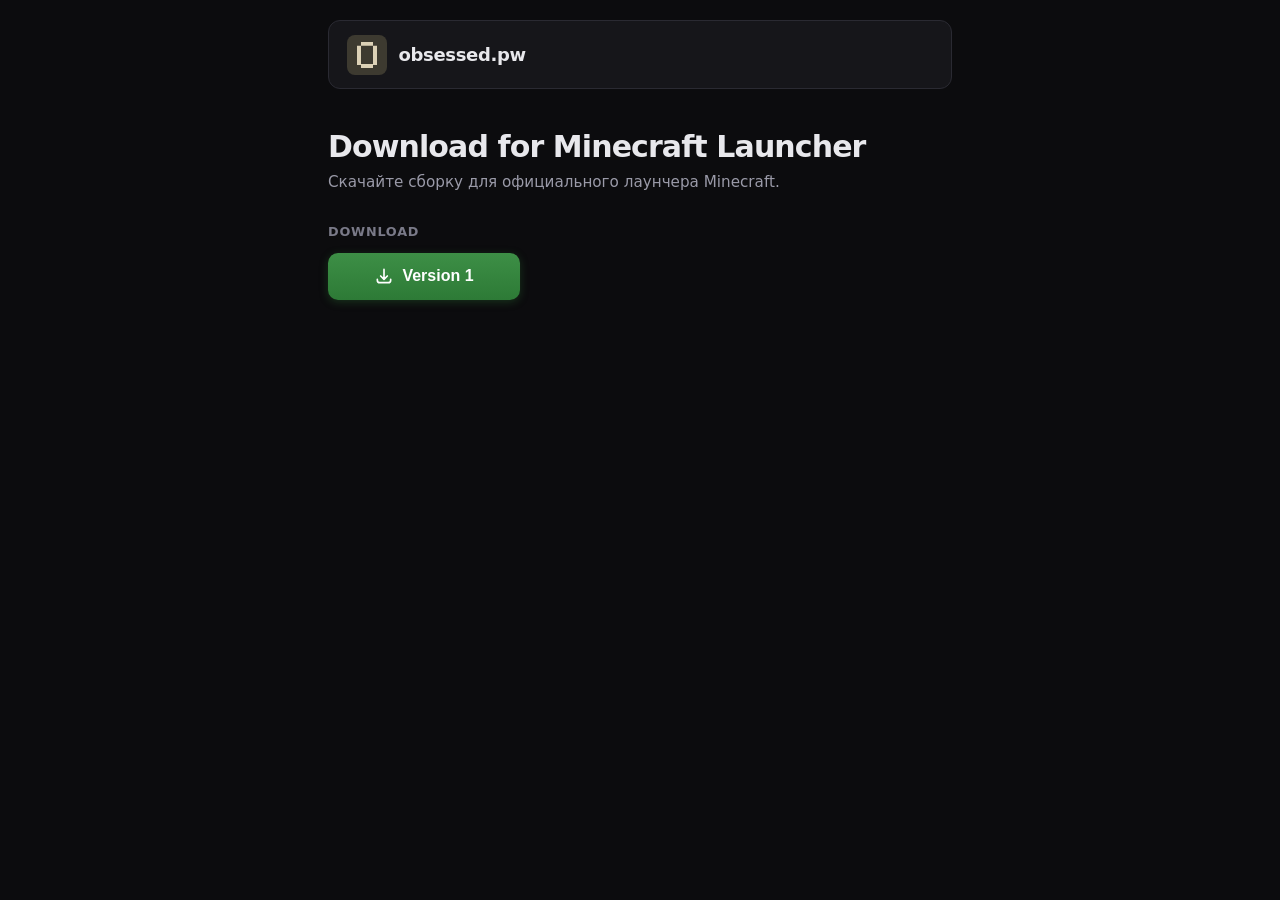
==== commit e68e3a1f: "Dark-only layout, fix /vanilla redirect, update icons Co-authored-by: Cursor <cursoragent@cursor.com" ====
--- a/index.html
+++ b/index.html
@@ -1 +1,39 @@
-<!DOCTYPE html><html class="light"><head><meta charset="utf-8"><meta name="viewport" content="width=device-width, initial-scale=1"><style>.max-width-wrapper{margin-inline:auto;max-width:1920px}:root{--color-brand:#945100!important;--color-brand-dark:#ad8200!important}.page{padding:5rem}html{background-color:var(--color-bg);color:var(--color-base)}@media(max-width:999px){.page{padding:2.5rem}}</style><style>@media only screen and (min-width:600px){.nav-body[data-v-0fc42299]{display:none!important}}@media only screen and (max-width:600px){.no__mobile[data-v-0fc42299]{display:none!important}.side__profile[data-v-0fc42299]{margin:auto}.side__profile>.username[data-v-0fc42299]{font-size:5cqw;margin:auto;padding-left:auto}.side__buttons[data-v-0fc42299]{margin-top:-.8em!important}}.button__rounded_icon[data-v-0fc42299],.popup-container[data-v-0fc42299]{background-color:transparent!important;border-radius:50%!important;box-shadow:none!important;transition:color .1s ease-in-out!important}.side__buttons[data-v-0fc42299]{display:flex;flex-direction:row;margin-block-end:inherit!important;margin-bottom:auto;margin-top:auto}.button__rounded_icon[data-v-0fc42299]:hover,.popup-container[data-v-0fc42299]{color:var(--color-brand)!important}.nav-body[data-v-0fc42299]{display:block;margin-inline:auto}.nav[data-v-0fc42299]{background-color:var(--color-raised-bg);box-shadow:var(--shadow-raised-lg);display:flex;margin:auto;margin-top:var(--gap-lg)!important;padding:var(--gap-md);width:85%}.username[data-v-0fc42299]{text-align:center;vertical-align:middle}@media only screen and (min-width:600px)and (max-width:800px){.username[data-v-0fc42299]{display:none}}@media only screen and (max-width:1200px){.side[data-v-0fc42299]{left:0!important;position:inherit!important}}html .side[data-v-0fc42299]{left:calc(var(--gap-xl)*-4)}.side[data-v-0fc42299]{flex-wrap:wrap;gap:var(--gap-xl);margin:auto;margin-inline-start:auto;position:relative}.side[data-v-0fc42299],.side__profile[data-v-0fc42299]{display:flex;flex-direction:row}.side__profile[data-v-0fc42299]{gap:var(--gap-md)}.side__link[data-v-0fc42299]{color:var(--color-base);text-decoration:none;-webkit-user-select:none;-moz-user-select:none;user-select:none}.side__link[data-v-0fc42299]:hover,.side__link[data-v-0fc42299]:hover>*{color:var(--color-brand);transition:color .1s ease-in-out}.side__link>.username[data-v-0fc42299]{margin:auto}</style><style>.iframe-container{align-self:center}@media(max-width:999px){#vanilla-embed{margin-inline-start:-1em!important;width:100%!important}}#vanilla-embed{width:50%}.buttons{display:flex;flex-direction:row;flex-wrap:wrap;gap:var(--gap-md)}</style><style>.footer[data-v-89486b23]{background-color:var(--color-raised-bg);border-bottom:1px solid var(--color-border);border-top:1px solid var(--color-border);border-top-left-radius:var(--gap-xl);border-top-right-radius:var(--gap-xl);color:var(--color-base);margin-bottom:0;padding:3rem;text-align:center}.link-rows[data-v-89486b23]{display:flex;flex-direction:row;gap:var(--gap-xl);justify-content:space-evenly;margin-top:var(--gap-xl)}.link-rows .link-row[data-v-89486b23]{display:flex;flex-direction:column}.image[data-v-89486b23]{align-items:center;display:flex;flex-direction:row;gap:var(--gap-md);justify-content:center}.image .username[data-v-89486b23]{margin-bottom:auto;margin-top:auto}</style><link rel="stylesheet" href="css/entry.Bq9ldn4X.css" crossorigin=""><link rel="preload" as="fetch" crossorigin="anonymous" href="/vanilla/_payload.json?6f23ee76-8f8d-4cc0-a2a9-b378ec134582"><link rel="modulepreload" as="script" crossorigin="" href="/_nuxt/BKC842vh.js"><link rel="modulepreload" as="script" crossorigin="" href="/_nuxt/BRAGJI5H.js"><script type="module" src="js/BKC842vh.js" crossorigin=""></script><link href="images/favicon.ico" rel="icon" type="image/x-icon"><script>"use strict";(()=>{const t=window,e=document.documentElement,c=["dark","light"],n=getStorageValue("localStorage","nuxt-color-mode")||"system";let i=n==="system"?u():n;const r=e.getAttribute("data-color-mode-forced");r&&(i=r),l(i),t["__NUXT_COLOR_MODE__"]={preference:n,value:i,getColorScheme:u,addColorScheme:l,removeColorScheme:d};function l(o){const s=""+o+"",a="";e.classList?e.classList.add(s):e.className+=" "+s,a&&e.setAttribute("data-"+a,o)}function d(o){const s=""+o+"",a="";e.classList?e.classList.remove(s):e.className=e.className.replace(new RegExp(s,"g"),""),a&&e.removeAttribute("data-"+a)}function f(o){return t.matchMedia("(prefers-color-scheme"+o+")")}function u(){if(t.matchMedia&&f("").media!=="not all"){for(const o of c)if(f(":"+o).matches)return o}return"light"}})();function getStorageValue(t,e){switch(t){case"localStorage":return window.localStorage.getItem(e);case"sessionStorage":return window.sessionStorage.getItem(e);case"cookie":return getCookie(e);default:return null}}function getCookie(t){const c=("; "+window.document.cookie).split("; "+t+"=");if(c.length===2)return c.pop()?.split(";").shift()}</script></head><body><div id="__nuxt"><div class="max-width-wrapper"><!--[--><div class="card nav" data-v-0e5de251="" data-v-0fc42299=""><!----><!--[--><a href="/" class="side__link side__profile" data-v-0fc42299=""><img class="avatar size-sm" src="images/icon.png" alt="" loading="lazy" data-v-46124aef="" data-v-0fc42299=""><h2 class="username" data-v-0fc42299="">Fabulously Optimized</h2></a><div class="side no__mobile" data-v-0fc42299=""><a href="/" class="side__link" data-v-0fc42299="">Homepage</a><a href="/wiki" class="side__link" data-v-0fc42299="">Wiki</a><a href="/curseforge" class="side__link" data-v-0fc42299="">CurseForge</a><a href="/modrinth" class="side__link" data-v-0fc42299="">Modrinth</a><a href="/contribute" class="side__link" data-v-0fc42299="">Contribute</a></div><div class="side__buttons no__mobile" data-v-0fc42299=""><button class="btn icon-only button__rounded_icon" data-v-4a02d80d="" data-v-0fc42299=""><!--[--><svg xmlns="http://www.w3.org/2000/svg" fill="none" stroke="currentColor" stroke-linecap="round" stroke-linejoin="round" stroke-width="2" viewBox="0 0 24 24" data-v-0fc42299=""><circle cx="12" cy="12" r="5"></circle><path d="M12 1v2M12 21v2M4.22 4.22l1.42 1.42M18.36 18.36l1.42 1.42M1 12h2M21 12h2M4.22 19.78l1.42-1.42M18.36 5.64l1.42-1.42"></path></svg><!--]--><!----></button><div class="popup-container" tabindex="-1" aria-expanded="false" data-v-ce1f8fe5="" data-v-3623adf5="" data-v-0fc42299=""><button class="btn icon-only button__rounded_icon" style="background:none;box-shadow:none !important;" tabindex="-1" data-v-ce1f8fe5=""><!--[--><!--[--><svg xmlns="http://www.w3.org/2000/svg" width="24" height="24" fill="none" stroke="currentColor" stroke-linecap="round" stroke-linejoin="round" stroke-width="2" class="lucide lucide-languages" viewBox="0 0 24 24" data-v-0fc42299=""><path d="m5 8 6 6M4 14l6-6 2-3M2 5h12M7 2h1M22 22l-5-10-5 10M14 18h6"></path></svg><!--]--><!--]--></button><!----><div class="popup-menu position-bottom-left" data-v-ce1f8fe5=""><!--[--><!--[--><!--[--><button class="btn btn-primary btn-transparent color-accent-contrast" data-v-4a02d80d="" data-v-3623adf5=""><!--[--><!----><!--[--><svg xmlns="http://www.w3.org/2000/svg" width="24" height="24" fill="none" stroke="currentColor" stroke-linecap="round" stroke-linejoin="round" stroke-width="2" class="lucide lucide-languages" viewBox="0 0 24 24" data-v-0fc42299=""><path d="m5 8 6 6M4 14l6-6 2-3M2 5h12M7 2h1M22 22l-5-10-5 10M14 18h6"></path></svg>Help us Translate!<!--]--><!--]--><!----></button><!--]--><!--[--><div class="card-divider" data-v-3623adf5=""></div><!--]--><!--[--><button class="btn btn-transparent" data-v-4a02d80d="" data-v-3623adf5=""><!--[--><!----><!--[-->Беларуская<!--]--><!--]--><!----></button><!--]--><!--[--><button class="btn btn-green btn-transparent color-accent-contrast" data-v-4a02d80d="" data-v-3623adf5=""><!--[--><!----><!--[-->English<!--]--><!--]--><!----></button><!--]--><!--[--><button class="btn btn-transparent" data-v-4a02d80d="" data-v-3623adf5=""><!--[--><!----><!--[-->Español de España<!--]--><!--]--><!----></button><!--]--><!--[--><button class="btn btn-transparent" data-v-4a02d80d="" data-v-3623adf5=""><!--[--><!----><!--[-->Español (Venezuela)<!--]--><!--]--><!----></button><!--]--><!--[--><button class="btn btn-transparent" data-v-4a02d80d="" data-v-3623adf5=""><!--[--><!----><!--[-->Eesti<!--]--><!--]--><!----></button><!--]--><!--[--><button class="btn btn-transparent" data-v-4a02d80d="" data-v-3623adf5=""><!--[--><!----><!--[-->Français<!--]--><!--]--><!----></button><!--]--><!--[--><button class="btn btn-transparent" data-v-4a02d80d="" data-v-3623adf5=""><!--[--><!----><!--[-->עברית<!--]--><!--]--><!----></button><!--]--><!--[--><button class="btn btn-transparent" data-v-4a02d80d="" data-v-3623adf5=""><!--[--><!----><!--[-->Italiano<!--]--><!--]--><!----></button><!--]--><!--[--><button class="btn btn-transparent" data-v-4a02d80d="" data-v-3623adf5=""><!--[--><!----><!--[-->한국어<!--]--><!--]--><!----></button><!--]--><!--[--><button class="btn btn-transparent" data-v-4a02d80d="" data-v-3623adf5=""><!--[--><!----><!--[-->بهاس ملايو<!--]--><!--]--><!----></button><!--]--><!--[--><button class="btn btn-transparent" data-v-4a02d80d="" data-v-3623adf5=""><!--[--><!----><!--[-->Bahasa Melayu<!--]--><!--]--><!----></button><!--]--><!--[--><button class="btn btn-transparent" data-v-4a02d80d="" data-v-3623adf5=""><!--[--><!----><!--[-->Polski<!--]--><!--]--><!----></button><!--]--><!--[--><button class="btn btn-transparent" data-v-4a02d80d="" data-v-3623adf5=""><!--[--><!----><!--[-->Português (Brasil)<!--]--><!--]--><!----></button><!--]--><!--[--><button class="btn btn-transparent" data-v-4a02d80d="" data-v-3623adf5=""><!--[--><!----><!--[-->Português europeu<!--]--><!--]--><!----></button><!--]--><!--[--><button class="btn btn-transparent" data-v-4a02d80d="" data-v-3623adf5=""><!--[--><!----><!--[-->Anglish<!--]--><!--]--><!----></button><!--]--><!--[--><button class="btn btn-transparent" data-v-4a02d80d="" data-v-3623adf5=""><!--[--><!----><!--[-->Română<!--]--><!--]--><!----></button><!--]--><!--[--><button class="btn btn-transparent" data-v-4a02d80d="" data-v-3623adf5=""><!--[--><!----><!--[-->Русский<!--]--><!--]--><!----></button><!--]--><!--[--><button class="btn btn-transparent" data-v-4a02d80d="" data-v-3623adf5=""><!--[--><!----><!--[-->Türkçe<!--]--><!--]--><!----></button><!--]--><!--[--><button class="btn btn-transparent" data-v-4a02d80d="" data-v-3623adf5=""><!--[--><!----><!--[-->Tiếng Việt<!--]--><!--]--><!----></button><!--]--><!--[--><button class="btn btn-transparent" data-v-4a02d80d="" data-v-3623adf5=""><!--[--><!----><!--[-->中文（中国）<!--]--><!--]--><!----></button><!--]--><!--[--><button class="btn btn-transparent" data-v-4a02d80d="" data-v-3623adf5=""><!--[--><!----><!--[-->中文（中國香港特別行政區）<!--]--><!--]--><!----></button><!--]--><!--[--><button class="btn btn-transparent" data-v-4a02d80d="" data-v-3623adf5=""><!--[--><!----><!--[-->中文（台灣）<!--]--><!--]--><!----></button><!--]--><!--]--><!--]--></div></div></div><!--]--></div><div class="card nav nav-body" data-v-0e5de251="" data-v-0fc42299=""><!----><!--[--><div class="side" data-v-0fc42299=""><a href="/" class="side__link" data-v-0fc42299="">Homepage</a><a href="/wiki" class="side__link" data-v-0fc42299="">Wiki</a><a href="/curseforge" class="side__link" data-v-0fc42299="">CurseForge</a><a href="/modrinth" class="side__link" data-v-0fc42299="">Modrinth</a><a href="/contribute" class="side__link" data-v-0fc42299="">Contribute</a><span class="side__buttons" data-v-0fc42299=""><button class="btn icon-only button__rounded_icon" data-v-4a02d80d="" data-v-0fc42299=""><!--[--><svg xmlns="http://www.w3.org/2000/svg" fill="none" stroke="currentColor" stroke-linecap="round" stroke-linejoin="round" stroke-width="2" viewBox="0 0 24 24" data-v-0fc42299=""><circle cx="12" cy="12" r="5"></circle><path d="M12 1v2M12 21v2M4.22 4.22l1.42 1.42M18.36 18.36l1.42 1.42M1 12h2M21 12h2M4.22 19.78l1.42-1.42M18.36 5.64l1.42-1.42"></path></svg><!--]--><!----></button><div class="popup-container" tabindex="-1" aria-expanded="false" data-v-ce1f8fe5="" data-v-3623adf5="" data-v-0fc42299=""><button class="btn icon-only button__rounded_icon" style="background:none;box-shadow:none !important;" tabindex="-1" data-v-ce1f8fe5=""><!--[--><!--[--><svg xmlns="http://www.w3.org/2000/svg" width="24" height="24" fill="none" stroke="currentColor" stroke-linecap="round" stroke-linejoin="round" stroke-width="2" class="lucide lucide-languages" viewBox="0 0 24 24" data-v-0fc42299=""><path d="m5 8 6 6M4 14l6-6 2-3M2 5h12M7 2h1M22 22l-5-10-5 10M14 18h6"></path></svg><!--]--><!--]--></button><!----><div class="popup-menu position-bottom-left" data-v-ce1f8fe5=""><!--[--><!--[--><!--[--><button class="btn btn-primary btn-transparent color-accent-contrast" data-v-4a02d80d="" data-v-3623adf5=""><!--[--><!----><!--[--><svg xmlns="http://www.w3.org/2000/svg" width="24" height="24" fill="none" stroke="currentColor" stroke-linecap="round" stroke-linejoin="round" stroke-width="2" class="lucide lucide-languages" viewBox="0 0 24 24" data-v-0fc42299=""><path d="m5 8 6 6M4 14l6-6 2-3M2 5h12M7 2h1M22 22l-5-10-5 10M14 18h6"></path></svg>Help us Translate!<!--]--><!--]--><!----></button><!--]--><!--[--><div class="card-divider" data-v-3623adf5=""></div><!--]--><!--[--><button class="btn btn-transparent" data-v-4a02d80d="" data-v-3623adf5=""><!--[--><!----><!--[-->Беларуская<!--]--><!--]--><!----></button><!--]--><!--[--><button class="btn btn-green btn-transparent color-accent-contrast" data-v-4a02d80d="" data-v-3623adf5=""><!--[--><!----><!--[-->English<!--]--><!--]--><!----></button><!--]--><!--[--><button class="btn btn-transparent" data-v-4a02d80d="" data-v-3623adf5=""><!--[--><!----><!--[-->Español de España<!--]--><!--]--><!----></button><!--]--><!--[--><button class="btn btn-transparent" data-v-4a02d80d="" data-v-3623adf5=""><!--[--><!----><!--[-->Español (Venezuela)<!--]--><!--]--><!----></button><!--]--><!--[--><button class="btn btn-transparent" data-v-4a02d80d="" data-v-3623adf5=""><!--[--><!----><!--[-->Eesti<!--]--><!--]--><!----></button><!--]--><!--[--><button class="btn btn-transparent" data-v-4a02d80d="" data-v-3623adf5=""><!--[--><!----><!--[-->Français<!--]--><!--]--><!----></button><!--]--><!--[--><button class="btn btn-transparent" data-v-4a02d80d="" data-v-3623adf5=""><!--[--><!----><!--[-->עברית<!--]--><!--]--><!----></button><!--]--><!--[--><button class="btn btn-transparent" data-v-4a02d80d="" data-v-3623adf5=""><!--[--><!----><!--[-->Italiano<!--]--><!--]--><!----></button><!--]--><!--[--><button class="btn btn-transparent" data-v-4a02d80d="" data-v-3623adf5=""><!--[--><!----><!--[-->한국어<!--]--><!--]--><!----></button><!--]--><!--[--><button class="btn btn-transparent" data-v-4a02d80d="" data-v-3623adf5=""><!--[--><!----><!--[-->بهاس ملايو<!--]--><!--]--><!----></button><!--]--><!--[--><button class="btn btn-transparent" data-v-4a02d80d="" data-v-3623adf5=""><!--[--><!----><!--[-->Bahasa Melayu<!--]--><!--]--><!----></button><!--]--><!--[--><button class="btn btn-transparent" data-v-4a02d80d="" data-v-3623adf5=""><!--[--><!----><!--[-->Polski<!--]--><!--]--><!----></button><!--]--><!--[--><button class="btn btn-transparent" data-v-4a02d80d="" data-v-3623adf5=""><!--[--><!----><!--[-->Português (Brasil)<!--]--><!--]--><!----></button><!--]--><!--[--><button class="btn btn-transparent" data-v-4a02d80d="" data-v-3623adf5=""><!--[--><!----><!--[-->Português europeu<!--]--><!--]--><!----></button><!--]--><!--[--><button class="btn btn-transparent" data-v-4a02d80d="" data-v-3623adf5=""><!--[--><!----><!--[-->Anglish<!--]--><!--]--><!----></button><!--]--><!--[--><button class="btn btn-transparent" data-v-4a02d80d="" data-v-3623adf5=""><!--[--><!----><!--[-->Română<!--]--><!--]--><!----></button><!--]--><!--[--><button class="btn btn-transparent" data-v-4a02d80d="" data-v-3623adf5=""><!--[--><!----><!--[-->Русский<!--]--><!--]--><!----></button><!--]--><!--[--><button class="btn btn-transparent" data-v-4a02d80d="" data-v-3623adf5=""><!--[--><!----><!--[-->Türkçe<!--]--><!--]--><!----></button><!--]--><!--[--><button class="btn btn-transparent" data-v-4a02d80d="" data-v-3623adf5=""><!--[--><!----><!--[-->Tiếng Việt<!--]--><!--]--><!----></button><!--]--><!--[--><button class="btn btn-transparent" data-v-4a02d80d="" data-v-3623adf5=""><!--[--><!----><!--[-->中文（中国）<!--]--><!--]--><!----></button><!--]--><!--[--><button class="btn btn-transparent" data-v-4a02d80d="" data-v-3623adf5=""><!--[--><!----><!--[-->中文（中國香港特別行政區）<!--]--><!--]--><!----></button><!--]--><!--[--><button class="btn btn-transparent" data-v-4a02d80d="" data-v-3623adf5=""><!--[--><!----><!--[-->中文（台灣）<!--]--><!--]--><!----></button><!--]--><!--]--><!--]--></div></div></span></div><!--]--></div><!--]--><div class="page"><!--[--><h1 id="title">Download for Minecraft Launcher</h1><h2>Automatic installer</h2><div class="buttons"><!----><!----><!----><button class="btn btn-gray color-accent-contrast" data-v-4a02d80d=""><!--[--><svg xmlns="http://www.w3.org/2000/svg" fill="none" stroke="currentColor" stroke-width="2" class="h-6 w-6" viewBox="0 0 24 24"><path stroke-linecap="round" stroke-linejoin="round" d="M4 16v1a3 3 0 0 0 3 3h10a3 3 0 0 0 3-3v-1m-4-4-4 4m0 0-4-4m4 4V4"></path></svg>Installer for Windows<!--]--><!----></button><button class="btn btn-gray color-accent-contrast" data-v-4a02d80d=""><!--[--><svg xmlns="http://www.w3.org/2000/svg" fill="none" stroke="currentColor" stroke-width="2" class="h-6 w-6" viewBox="0 0 24 24"><path stroke-linecap="round" stroke-linejoin="round" d="M4 16v1a3 3 0 0 0 3 3h10a3 3 0 0 0 3-3v-1m-4-4-4 4m0 0-4-4m4 4V4"></path></svg>Installer for macOS<!--]--><!----></button><button class="btn btn-gray color-accent-contrast" data-v-4a02d80d=""><!--[--><svg xmlns="http://www.w3.org/2000/svg" fill="none" stroke="currentColor" stroke-width="2" class="h-6 w-6" viewBox="0 0 24 24"><path stroke-linecap="round" stroke-linejoin="round" d="M4 16v1a3 3 0 0 0 3 3h10a3 3 0 0 0 3-3v-1m-4-4-4 4m0 0-4-4m4 4V4"></path></svg>Installer for Linux<!--]--><!----></button></div><br><h2>Manual ZIP-archive</h2><div class="iframe-container"><iframe id="vanilla-embed" src="vanilla-embed.html" frameborder="0" height="100em"></iframe></div><br><button class="btn btn-blue color-accent-contrast" data-v-4a02d80d=""><!--[--><svg xmlns="http://www.w3.org/2000/svg" width="24" height="24" fill="none" stroke="currentColor" stroke-linecap="round" stroke-linejoin="round" stroke-width="2" viewBox="0 0 24 24"><path d="M2 3h6a4 4 0 0 1 4 4v14a3 3 0 0 0-3-3H2zM22 3h-6a4 4 0 0 0-4 4v14a3 3 0 0 1 3-3h7z"></path></svg>How to install<!--]--><!----></button><p><b>Important:</b> Please allow popups and multiple downloads when asked - sometimes mods must be downloaded separately and placed to the mods folder manually.</p><!--]--></div><div class="footer"><footer class="footer" data-v-89486b23=""><div class="content has-text-centered" data-v-89486b23=""><p data-v-89486b23="">Website developed by <a href="https://imb11.dev/" target="_blank" data-v-89486b23="">IMB11</a> with additions from Fabulously Optimized contributors. Not affiliated with Mojang Studios or Microsoft.</p><div class="link-rows" data-v-89486b23=""><div class="link-row" data-v-89486b23=""><h4 data-v-89486b23="">Contribute</h4><a href="/translate" data-v-89486b23="">Translate</a><a href="/contribute" class="" data-v-89486b23="">Donate and more</a><a href="/github" data-v-89486b23="">GitHub</a></div><div class="link-row" data-v-89486b23=""><h4 data-v-89486b23="">Discuss</h4><a href="/rate" data-v-89486b23="">Rate</a><a href="/discord" data-v-89486b23="">Discord</a><a href="/mastodon" data-v-89486b23="">Mastodon</a><a href="/wiki" data-v-89486b23="">Wiki</a></div><div class="link-row" data-v-89486b23=""><h4 data-v-89486b23="">Download</h4><a href="/curseforge" data-v-89486b23="">CurseForge</a><a href="/modrinth" data-v-89486b23="">Modrinth</a><a aria-current="page" href="/vanilla" class="router-link-active router-link-exact-active" data-v-89486b23="">Manual download</a></div></div></div></footer></div></div></div><div id="teleports"></div><script>window.__NUXT__={};window.__NUXT__.config={public:{i18n:{baseUrl:"",defaultLocale:"en",rootRedirect:"",redirectStatusCode:302,skipSettingLocaleOnNavigate:false,locales:[{code:"be",name:"Беларуская",language:""},{code:"en",name:"English",language:""},{code:"es-es",name:"Español de España",language:""},{code:"es-ve",name:"Español (Venezuela)",language:""},{code:"et",name:"Eesti",language:""},{code:"fr",name:"Français",language:""},{code:"he",name:"עברית",language:""},{code:"it",name:"Italiano",language:""},{code:"ko",name:"한국어",language:""},{code:"ms-arab",name:"بهاس ملايو",language:""},{code:"ms",name:"Bahasa Melayu",language:""},{code:"pl",name:"Polski",language:""},{code:"pt-br",name:"Português (Brasil)",language:""},{code:"pt-pt",name:"Português europeu",language:""},{code:"qep",name:"Anglish",language:""},{code:"ro",name:"Română",language:""},{code:"ru",name:"Русский",language:""},{code:"tr",name:"Türkçe",language:""},{code:"vi",name:"Tiếng Việt",language:""},{code:"zh-cn",name:"中文（中国）",language:""},{code:"zh-hk",name:"中文（中國香港特別行政區）",language:""},{code:"zh-tw",name:"中文（台灣）",language:""}],detectBrowserLanguage:{alwaysRedirect:false,cookieCrossOrigin:false,cookieDomain:"",cookieKey:"i18n_redirected",cookieSecure:false,fallbackLocale:"en",redirectOn:"root",useCookie:true},experimental:{localeDetector:"",typedPages:true,typedOptionsAndMessages:false,alternateLinkCanonicalQueries:true,devCache:false,cacheLifetime:"",stripMessagesPayload:false,preload:false,strictSeo:false,nitroContextDetection:true,httpCacheDuration:10},domainLocales:{be:{domain:""},en:{domain:""},"es-es":{domain:""},"es-ve":{domain:""},et:{domain:""},fr:{domain:""},he:{domain:""},it:{domain:""},ko:{domain:""},"ms-arab":{domain:""},ms:{domain:""},pl:{domain:""},"pt-br":{domain:""},"pt-pt":{domain:""},qep:{domain:""},ro:{domain:""},ru:{domain:""},tr:{domain:""},vi:{domain:""},"zh-cn":{domain:""},"zh-hk":{domain:""},"zh-tw":{domain:""}}}},app:{baseURL:"/",buildId:"6f23ee76-8f8d-4cc0-a2a9-b378ec134582",buildAssetsDir:"/_nuxt/",cdnURL:""}}</script><script type="application/json" data-nuxt-data="nuxt-app" data-ssr="true" id="__NUXT_DATA__" data-src="/vanilla/_payload.json?6f23ee76-8f8d-4cc0-a2a9-b378ec134582">[{"state":1,"once":53,"_errors":54,"serverRendered":6,"path":56,"prerenderedAt":57},["Reactive",2],{"$si18n:cached-locale-configs":3,"$si18n:resolved-locale":49,"$scolor-mode":50},{"be":4,"en":7,"es-es":9,"es-ve":11,"et":13,"fr":15,"he":17,"it":19,"ko":21,"ms-arab":23,"ms":25,"pl":27,"pt-br":29,"pt-pt":31,"qep":33,"ro":35,"ru":37,"tr":39,"vi":41,"zh-cn":43,"zh-hk":45,"zh-tw":47},{"fallbacks":5,"cacheable":6},[],true,{"fallbacks":8,"cacheable":6},[],{"fallbacks":10,"cacheable":6},[],{"fallbacks":12,"cacheable":6},[],{"fallbacks":14,"cacheable":6},[],{"fallbacks":16,"cacheable":6},[],{"fallbacks":18,"cacheable":6},[],{"fallbacks":20,"cacheable":6},[],{"fallbacks":22,"cacheable":6},[],{"fallbacks":24,"cacheable":6},[],{"fallbacks":26,"cacheable":6},[],{"fallbacks":28,"cacheable":6},[],{"fallbacks":30,"cacheable":6},[],{"fallbacks":32,"cacheable":6},[],{"fallbacks":34,"cacheable":6},[],{"fallbacks":36,"cacheable":6},[],{"fallbacks":38,"cacheable":6},[],{"fallbacks":40,"cacheable":6},[],{"fallbacks":42,"cacheable":6},[],{"fallbacks":44,"cacheable":6},[],{"fallbacks":46,"cacheable":6},[],{"fallbacks":48,"cacheable":6},[],"",{"preference":51,"value":51,"unknown":6,"forced":52},"system",false,["Set"],["ShallowReactive",55],{},"\u002Fvanilla",1779907336607]</script></body></html>+<!DOCTYPE html>
+<html lang="ru">
+<head>
+  <meta charset="utf-8">
+  <meta name="viewport" content="width=device-width, initial-scale=1">
+  <title>obsessed.pw</title>
+  <link rel="icon" href="images/favicon.ico" type="image/x-icon">
+  <link rel="stylesheet" href="css/site.css">
+  <script src="js/init.js"></script>
+</head>
+<body>
+  <div class="site">
+    <header class="header">
+      <a class="brand" href="./">
+        <img src="images/icon.png" width="40" height="40" alt="obsessed.pw">
+        <h1>obsessed.pw</h1>
+      </a>
+    </header>
+
+    <main class="main">
+      <h2>Download for Minecraft Launcher</h2>
+      <p class="subtitle">Скачайте сборку для официального лаунчера Minecraft.</p>
+
+      <section class="download-section">
+        <h3>Download</h3>
+        <button type="button" id="download-version-1" class="btn-download">
+          <svg xmlns="http://www.w3.org/2000/svg" fill="none" viewBox="0 0 24 24" stroke="currentColor" stroke-width="2" aria-hidden="true">
+            <path stroke-linecap="round" stroke-linejoin="round" d="M4 16v1a3 3 0 0 0 3 3h10a3 3 0 0 0 3-3v-1m-4-4-4 4m0 0-4-4m4 4V4"/>
+          </svg>
+          Version 1
+        </button>
+      </section>
+    </main>
+  </div>
+
+  <script src="js/config.js"></script>
+  <script src="js/download.js"></script>
+</body>
+</html>
--- a/css/site.css
+++ b/css/site.css
@@ -0,0 +1,139 @@
+*,
+*::before,
+*::after {
+  box-sizing: border-box;
+}
+
+html {
+  font-size: 16px;
+  -webkit-text-size-adjust: 100%;
+}
+
+html,
+body {
+  margin: 0;
+  min-height: 100%;
+  background: #0c0c0e;
+  color: #e8e8ec;
+  font-family: system-ui, -apple-system, "Segoe UI", Roboto, Ubuntu, sans-serif;
+  line-height: 1.5;
+}
+
+a {
+  color: inherit;
+  text-decoration: none;
+}
+
+.site {
+  max-width: 42rem;
+  margin: 0 auto;
+  padding: 1.25rem 1.5rem 3rem;
+}
+
+.header {
+  display: flex;
+  align-items: center;
+  justify-content: space-between;
+  gap: 1rem;
+  margin-bottom: 2.5rem;
+  padding: 0.85rem 1.1rem;
+  background: #16161a;
+  border: 1px solid #2a2a32;
+  border-radius: 12px;
+}
+
+.brand {
+  display: flex;
+  align-items: center;
+  gap: 0.75rem;
+  min-width: 0;
+}
+
+.brand img {
+  width: 40px;
+  height: 40px;
+  flex-shrink: 0;
+  border-radius: 8px;
+  object-fit: cover;
+  image-rendering: pixelated;
+}
+
+.brand h1 {
+  margin: 0;
+  font-size: 1.125rem;
+  font-weight: 600;
+  letter-spacing: -0.02em;
+  white-space: nowrap;
+  overflow: hidden;
+  text-overflow: ellipsis;
+}
+
+.main h2 {
+  margin: 0 0 0.35rem;
+  font-size: clamp(1.5rem, 4vw, 1.875rem);
+  font-weight: 700;
+  letter-spacing: -0.03em;
+  line-height: 1.2;
+}
+
+.main .subtitle {
+  margin: 0 0 1.75rem;
+  color: #9a9aa8;
+  font-size: 0.95rem;
+}
+
+.download-section h3 {
+  margin: 0 0 0.75rem;
+  font-size: 0.8rem;
+  font-weight: 600;
+  text-transform: uppercase;
+  letter-spacing: 0.06em;
+  color: #7a7a88;
+}
+
+.btn-download {
+  display: inline-flex;
+  align-items: center;
+  justify-content: center;
+  gap: 0.5rem;
+  min-width: 12rem;
+  padding: 0.85rem 1.5rem;
+  border: none;
+  border-radius: 10px;
+  background: linear-gradient(180deg, #3d8f46 0%, #2d7a36 100%);
+  color: #fff;
+  font-size: 1rem;
+  font-weight: 600;
+  cursor: pointer;
+  box-shadow: 0 2px 8px rgba(45, 122, 54, 0.35);
+  transition: transform 0.12s ease, box-shadow 0.12s ease, filter 0.12s ease;
+}
+
+.btn-download:hover {
+  filter: brightness(1.08);
+  box-shadow: 0 4px 14px rgba(45, 122, 54, 0.45);
+}
+
+.btn-download:active {
+  transform: translateY(1px);
+}
+
+.btn-download svg {
+  width: 1.25rem;
+  height: 1.25rem;
+  flex-shrink: 0;
+}
+
+@media (max-width: 480px) {
+  .site {
+    padding: 1rem 1rem 2.5rem;
+  }
+
+  .header {
+    margin-bottom: 2rem;
+  }
+
+  .btn-download {
+    width: 100%;
+  }
+}
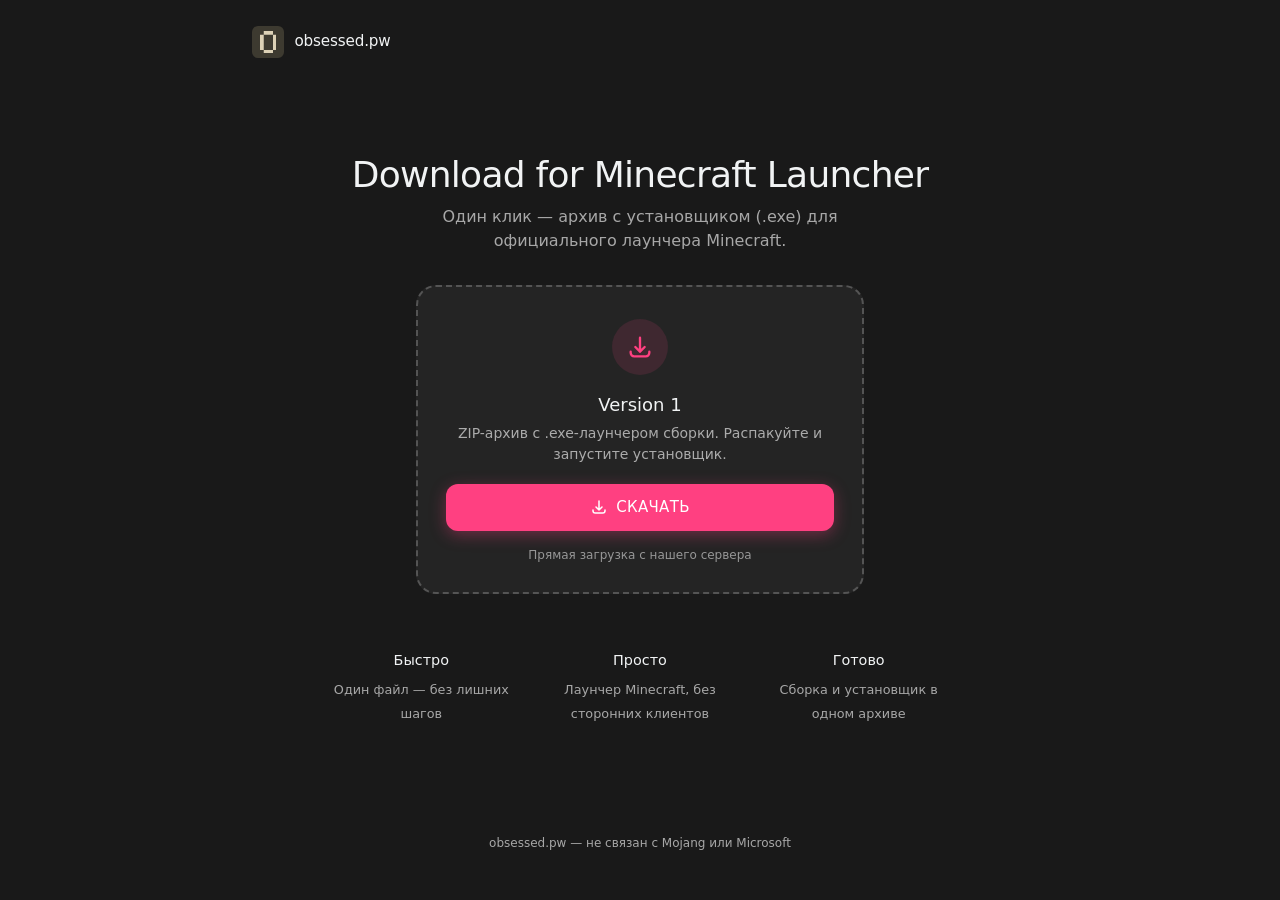
==== commit 663fa807: "Redesign UI inspired by Squoosh, clarify zip download Co-authored-by: Cursor <cursoragent@cursor.com" ====
--- a/index.html
+++ b/index.html
@@ -3,6 +3,7 @@
 <head>
   <meta charset="utf-8">
   <meta name="viewport" content="width=device-width, initial-scale=1">
+  <meta name="description" content="Скачать сборку Minecraft с лаунчером — obsessed.pw">
   <title>obsessed.pw</title>
   <link rel="icon" href="images/favicon.ico" type="image/x-icon">
   <link rel="stylesheet" href="css/site.css">
@@ -12,25 +13,51 @@
   <div class="site">
     <header class="header">
       <a class="brand" href="./">
-        <img src="images/icon.png" width="40" height="40" alt="obsessed.pw">
-        <h1>obsessed.pw</h1>
+        <img src="images/icon.png" width="32" height="32" alt="">
+        <span>obsessed.pw</span>
       </a>
     </header>
 
-    <main class="main">
+    <main class="hero">
       <h2>Download for Minecraft Launcher</h2>
-      <p class="subtitle">Скачайте сборку для официального лаунчера Minecraft.</p>
+      <p class="lead">Один клик — архив с установщиком (.exe) для официального лаунчера Minecraft.</p>
 
-      <section class="download-section">
-        <h3>Download</h3>
+      <section class="download-card" aria-labelledby="download-title">
+        <div class="download-card__icon" aria-hidden="true">
+          <svg xmlns="http://www.w3.org/2000/svg" fill="none" viewBox="0 0 24 24" stroke="currentColor" stroke-width="2">
+            <path stroke-linecap="round" stroke-linejoin="round" d="M4 16v1a3 3 0 0 0 3 3h10a3 3 0 0 0 3-3v-1m-4-4-4 4m0 0-4-4m4 4V4"/>
+          </svg>
+        </div>
+        <h3 id="download-title">Version 1</h3>
+        <p>ZIP-архив с .exe-лаунчером сборки. Распакуйте и запустите установщик.</p>
         <button type="button" id="download-version-1" class="btn-download">
           <svg xmlns="http://www.w3.org/2000/svg" fill="none" viewBox="0 0 24 24" stroke="currentColor" stroke-width="2" aria-hidden="true">
             <path stroke-linecap="round" stroke-linejoin="round" d="M4 16v1a3 3 0 0 0 3 3h10a3 3 0 0 0 3-3v-1m-4-4-4 4m0 0-4-4m4 4V4"/>
           </svg>
-          Version 1
+          Скачать
         </button>
+        <p class="hint">Прямая загрузка с нашего сервера</p>
       </section>
+
+      <ul class="features">
+        <li>
+          <strong>Быстро</strong>
+          <span>Один файл — без лишних шагов</span>
+        </li>
+        <li>
+          <strong>Просто</strong>
+          <span>Лаунчер Minecraft, без сторонних клиентов</span>
+        </li>
+        <li>
+          <strong>Готово</strong>
+          <span>Сборка и установщик в одном архиве</span>
+        </li>
+      </ul>
     </main>
+
+    <footer class="footer">
+      obsessed.pw — не связан с Mojang или Microsoft
+    </footer>
   </div>
 
   <script src="js/config.js"></script>
--- a/css/site.css
+++ b/css/site.css
@@ -1,3 +1,21 @@
+/* Inspired by Squoosh (GoogleChromeLabs) — dark UI, pink accent, centered hero */
+
+:root {
+  --bg: #191919;
+  --surface: #242424;
+  --surface-hover: #2c2c2c;
+  --border: rgba(255, 255, 255, 0.12);
+  --border-strong: rgba(255, 255, 255, 0.22);
+  --text: #f1f3f4;
+  --text-muted: rgba(255, 255, 255, 0.62);
+  --accent: #ff4081;
+  --accent-hover: #ff5c94;
+  --accent-shadow: rgba(255, 64, 129, 0.35);
+  --radius: 12px;
+  --radius-lg: 20px;
+  --font: system-ui, -apple-system, "Segoe UI", Roboto, "Helvetica Neue", Arial, sans-serif;
+}
+
 *,
 *::before,
 *::after {
@@ -13,9 +31,9 @@
 body {
   margin: 0;
   min-height: 100%;
-  background: #0c0c0e;
-  color: #e8e8ec;
-  font-family: system-ui, -apple-system, "Segoe UI", Roboto, Ubuntu, sans-serif;
+  background: var(--bg);
+  color: var(--text);
+  font-family: var(--font);
   line-height: 1.5;
 }
 
@@ -25,70 +43,118 @@
 }
 
 .site {
-  max-width: 42rem;
+  display: flex;
+  flex-direction: column;
+  min-height: 100vh;
+  max-width: 52rem;
   margin: 0 auto;
-  padding: 1.25rem 1.5rem 3rem;
-}
-
+  padding: 0 1.25rem 3rem;
+}
+
+/* —— Header (minimal, like Squoosh) —— */
 .header {
   display: flex;
   align-items: center;
-  justify-content: space-between;
-  gap: 1rem;
-  margin-bottom: 2.5rem;
-  padding: 0.85rem 1.1rem;
-  background: #16161a;
-  border: 1px solid #2a2a32;
-  border-radius: 12px;
+  padding: 1.25rem 0;
 }
 
 .brand {
-  display: flex;
-  align-items: center;
-  gap: 0.75rem;
-  min-width: 0;
+  display: inline-flex;
+  align-items: center;
+  gap: 0.65rem;
+  padding: 0.35rem 0.5rem;
+  border-radius: 8px;
+  transition: background 0.15s ease;
+}
+
+.brand:hover {
+  background: var(--surface-hover);
 }
 
 .brand img {
-  width: 40px;
-  height: 40px;
-  flex-shrink: 0;
-  border-radius: 8px;
-  object-fit: cover;
+  width: 32px;
+  height: 32px;
+  border-radius: 6px;
   image-rendering: pixelated;
 }
 
-.brand h1 {
-  margin: 0;
+.brand span {
+  font-size: 0.95rem;
+  font-weight: 500;
+  letter-spacing: -0.01em;
+}
+
+/* —— Hero —— */
+.hero {
+  flex: 1;
+  display: flex;
+  flex-direction: column;
+  align-items: center;
+  justify-content: center;
+  text-align: center;
+  padding: 2rem 0 1.5rem;
+}
+
+.hero h2 {
+  margin: 0 0 0.5rem;
+  font-size: clamp(1.75rem, 5vw, 2.25rem);
+  font-weight: 400;
+  letter-spacing: -0.02em;
+  line-height: 1.25;
+}
+
+.hero .lead {
+  margin: 0 0 2rem;
+  max-width: 28rem;
+  font-size: 1rem;
+  color: var(--text-muted);
+  font-weight: 400;
+}
+
+/* —— Download card (Squoosh “drop zone” feel) —— */
+.download-card {
+  width: 100%;
+  max-width: 28rem;
+  padding: 2rem 1.75rem 1.75rem;
+  background: var(--surface);
+  border: 2px dashed var(--border-strong);
+  border-radius: var(--radius-lg);
+  transition: border-color 0.2s ease, background 0.2s ease;
+}
+
+.download-card:hover {
+  border-color: rgba(255, 64, 129, 0.45);
+  background: var(--surface-hover);
+}
+
+.download-card__icon {
+  display: flex;
+  align-items: center;
+  justify-content: center;
+  width: 3.5rem;
+  height: 3.5rem;
+  margin: 0 auto 1rem;
+  border-radius: 50%;
+  background: rgba(255, 64, 129, 0.12);
+  color: var(--accent);
+}
+
+.download-card__icon svg {
+  width: 1.75rem;
+  height: 1.75rem;
+}
+
+.download-card h3 {
+  margin: 0 0 0.35rem;
   font-size: 1.125rem;
-  font-weight: 600;
-  letter-spacing: -0.02em;
-  white-space: nowrap;
-  overflow: hidden;
-  text-overflow: ellipsis;
-}
-
-.main h2 {
-  margin: 0 0 0.35rem;
-  font-size: clamp(1.5rem, 4vw, 1.875rem);
-  font-weight: 700;
-  letter-spacing: -0.03em;
-  line-height: 1.2;
-}
-
-.main .subtitle {
-  margin: 0 0 1.75rem;
-  color: #9a9aa8;
-  font-size: 0.95rem;
-}
-
-.download-section h3 {
-  margin: 0 0 0.75rem;
-  font-size: 0.8rem;
-  font-weight: 600;
-  text-transform: uppercase;
-  letter-spacing: 0.06em;
-  color: #7a7a88;
+  font-weight: 500;
+}
+
+.download-card p {
+  margin: 0 0 1.25rem;
+  font-size: 0.875rem;
+  color: var(--text-muted);
+  line-height: 1.45;
 }
 
 .btn-download {
@@ -96,44 +162,105 @@
   align-items: center;
   justify-content: center;
   gap: 0.5rem;
-  min-width: 12rem;
-  padding: 0.85rem 1.5rem;
+  width: 100%;
+  padding: 0.9rem 1.25rem;
   border: none;
-  border-radius: 10px;
-  background: linear-gradient(180deg, #3d8f46 0%, #2d7a36 100%);
+  border-radius: var(--radius);
+  background: var(--accent);
   color: #fff;
-  font-size: 1rem;
-  font-weight: 600;
+  font-family: inherit;
+  font-size: 0.9375rem;
+  font-weight: 500;
+  letter-spacing: 0.02em;
+  text-transform: uppercase;
   cursor: pointer;
-  box-shadow: 0 2px 8px rgba(45, 122, 54, 0.35);
-  transition: transform 0.12s ease, box-shadow 0.12s ease, filter 0.12s ease;
+  box-shadow: 0 4px 16px var(--accent-shadow);
+  transition: background 0.15s ease, transform 0.12s ease, box-shadow 0.15s ease;
 }
 
 .btn-download:hover {
-  filter: brightness(1.08);
-  box-shadow: 0 4px 14px rgba(45, 122, 54, 0.45);
+  background: var(--accent-hover);
+  box-shadow: 0 6px 22px var(--accent-shadow);
 }
 
 .btn-download:active {
-  transform: translateY(1px);
+  transform: scale(0.98);
+}
+
+.btn-download:focus-visible {
+  outline: 2px solid #fff;
+  outline-offset: 2px;
 }
 
 .btn-download svg {
-  width: 1.25rem;
-  height: 1.25rem;
+  width: 1.125rem;
+  height: 1.125rem;
   flex-shrink: 0;
 }
 
-@media (max-width: 480px) {
-  .site {
-    padding: 1rem 1rem 2.5rem;
+.download-card .hint {
+  margin: 1rem 0 0;
+  font-size: 0.75rem;
+  color: var(--text-muted);
+  opacity: 0.85;
+}
+
+/* —— Feature row (Small / Simple / Secure style) —— */
+.features {
+  display: grid;
+  grid-template-columns: repeat(3, 1fr);
+  gap: 1rem;
+  width: 100%;
+  max-width: 40rem;
+  margin: 2.5rem auto 0;
+  padding: 0;
+  list-style: none;
+}
+
+.features li {
+  padding: 1rem 0.75rem;
+  text-align: center;
+  border-radius: var(--radius);
+  background: transparent;
+}
+
+.features strong {
+  display: block;
+  margin-bottom: 0.35rem;
+  font-size: 0.9rem;
+  font-weight: 500;
+  color: var(--text);
+}
+
+.features span {
+  font-size: 0.8rem;
+  color: var(--text-muted);
+  line-height: 1.4;
+}
+
+/* —— Footer —— */
+.footer {
+  margin-top: auto;
+  padding-top: 2rem;
+  text-align: center;
+  font-size: 0.75rem;
+  color: var(--text-muted);
+}
+
+@media (max-width: 640px) {
+  .features {
+    grid-template-columns: 1fr;
+    gap: 0.5rem;
+    margin-top: 2rem;
   }
 
-  .header {
-    margin-bottom: 2rem;
+  .features li {
+    padding: 0.75rem;
+    background: var(--surface);
+    border-radius: var(--radius);
   }
 
-  .btn-download {
-    width: 100%;
+  .download-card {
+    padding: 1.5rem 1.25rem 1.25rem;
   }
 }
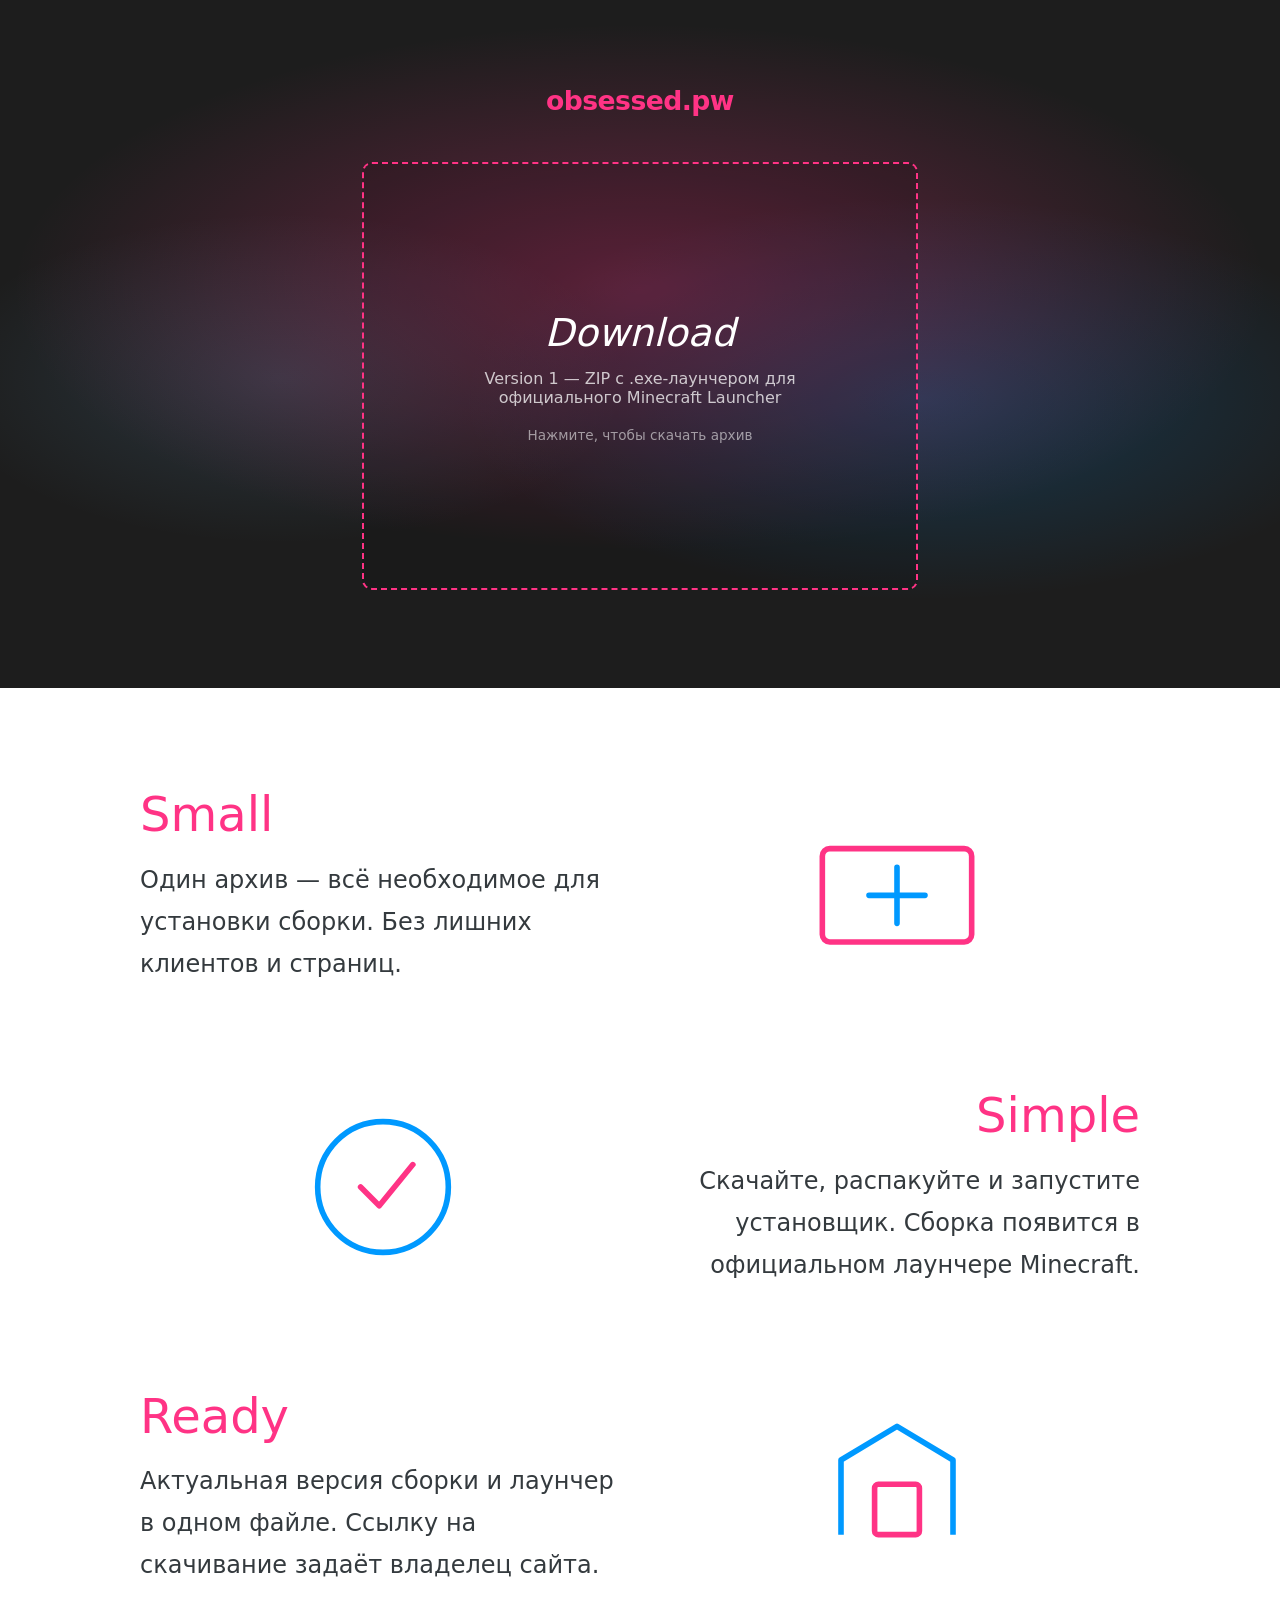
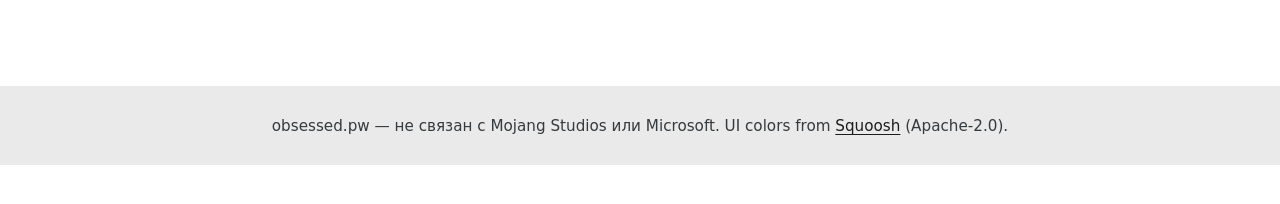
==== commit d3d0a7f2: "Rebuild UI from Squoosh intro layout and palette (Apache-2.0) Co-authored-by: Cursor <cursoragent@cu" ====
--- a/index.html
+++ b/index.html
@@ -5,58 +5,77 @@
   <meta name="viewport" content="width=device-width, initial-scale=1">
   <meta name="description" content="Скачать сборку Minecraft с лаунчером — obsessed.pw">
   <title>obsessed.pw</title>
-  <link rel="icon" href="images/favicon.ico" type="image/x-icon">
+  <link rel="icon" href="images/favicon.svg" type="image/svg+xml">
+  <link rel="stylesheet" href="css/colors.css">
   <link rel="stylesheet" href="css/site.css">
   <script src="js/init.js"></script>
 </head>
 <body>
-  <div class="site">
-    <header class="header">
-      <a class="brand" href="./">
-        <img src="images/icon.png" width="32" height="32" alt="">
-        <span>obsessed.pw</span>
-      </a>
-    </header>
+  <div class="intro">
+    <section class="main" aria-label="Download">
+      <div class="blob-bg" aria-hidden="true"></div>
 
-    <main class="hero">
-      <h2>Download for Minecraft Launcher</h2>
-      <p class="lead">Один клик — архив с установщиком (.exe) для официального лаунчера Minecraft.</p>
+      <div class="logo-container">
+        <a href="./" class="unbutton" aria-label="obsessed.pw home">
+          <img class="logo" src="images/logo.svg" width="189" height="41" alt="obsessed.pw">
+        </a>
+      </div>
 
-      <section class="download-card" aria-labelledby="download-title">
-        <div class="download-card__icon" aria-hidden="true">
-          <svg xmlns="http://www.w3.org/2000/svg" fill="none" viewBox="0 0 24 24" stroke="currentColor" stroke-width="2">
-            <path stroke-linecap="round" stroke-linejoin="round" d="M4 16v1a3 3 0 0 0 3 3h10a3 3 0 0 0 3-3v-1m-4-4-4 4m0 0-4-4m4 4V4"/>
-          </svg>
-        </div>
-        <h3 id="download-title">Version 1</h3>
-        <p>ZIP-архив с .exe-лаунчером сборки. Распакуйте и запустите установщик.</p>
-        <button type="button" id="download-version-1" class="btn-download">
-          <svg xmlns="http://www.w3.org/2000/svg" fill="none" viewBox="0 0 24 24" stroke="currentColor" stroke-width="2" aria-hidden="true">
-            <path stroke-linecap="round" stroke-linejoin="round" d="M4 16v1a3 3 0 0 0 3 3h10a3 3 0 0 0 3-3v-1m-4-4-4 4m0 0-4-4m4 4V4"/>
-          </svg>
-          Скачать
+      <div class="load-zone">
+        <button type="button" id="download-version-1" class="load-btn unbutton" aria-describedby="load-meta">
+          <p class="load-text">Download</p>
+          <p class="load-sub">Version 1 — ZIP с .exe-лаунчером для официального Minecraft Launcher</p>
+          <p class="load-meta" id="load-meta">Нажмите, чтобы скачать архив</p>
         </button>
-        <p class="hint">Прямая загрузка с нашего сервера</p>
-      </section>
+      </div>
+    </section>
 
-      <ul class="features">
-        <li>
-          <strong>Быстро</strong>
-          <span>Один файл — без лишних шагов</span>
-        </li>
-        <li>
-          <strong>Просто</strong>
-          <span>Лаунчер Minecraft, без сторонних клиентов</span>
-        </li>
-        <li>
-          <strong>Готово</strong>
-          <span>Сборка и установщик в одном архиве</span>
-        </li>
-      </ul>
-    </main>
+    <section class="info-strip" aria-label="About">
+      <div class="info-container">
+        <article class="info-block">
+          <div class="info-text">
+            <h2 class="info-title">Small</h2>
+            <p class="info-caption">Один архив — всё необходимое для установки сборки. Без лишних клиентов и страниц.</p>
+          </div>
+          <div class="info-graphic" aria-hidden="true">
+            <svg viewBox="0 0 120 120" fill="none" xmlns="http://www.w3.org/2000/svg">
+              <rect x="20" y="40" width="80" height="50" rx="4" stroke="#ff3385" stroke-width="3"/>
+              <path d="M45 65h30M60 50v30" stroke="#09f" stroke-width="3" stroke-linecap="round"/>
+            </svg>
+          </div>
+        </article>
+        <article class="info-block">
+          <div class="info-text">
+            <h2 class="info-title">Simple</h2>
+            <p class="info-caption">Скачайте, распакуйте и запустите установщик. Сборка появится в официальном лаунчере Minecraft.</p>
+          </div>
+          <div class="info-graphic" aria-hidden="true">
+            <svg viewBox="0 0 120 120" fill="none" xmlns="http://www.w3.org/2000/svg">
+              <circle cx="60" cy="60" r="35" stroke="#09f" stroke-width="3"/>
+              <path d="M48 60l10 10 18-22" stroke="#ff3385" stroke-width="3" stroke-linecap="round" stroke-linejoin="round"/>
+            </svg>
+          </div>
+        </article>
+        <article class="info-block">
+          <div class="info-text">
+            <h2 class="info-title">Ready</h2>
+            <p class="info-caption">Актуальная версия сборки и лаунчер в одном файле. Ссылку на скачивание задаёт владелец сайта.</p>
+          </div>
+          <div class="info-graphic" aria-hidden="true">
+            <svg viewBox="0 0 120 120" fill="none" xmlns="http://www.w3.org/2000/svg">
+              <path d="M30 85V45l30-18 30 18v40" stroke="#09f" stroke-width="3" stroke-linejoin="round"/>
+              <rect x="48" y="58" width="24" height="27" rx="2" stroke="#ff3385" stroke-width="3"/>
+            </svg>
+          </div>
+        </article>
+      </div>
+    </section>
 
     <footer class="footer">
-      obsessed.pw — не связан с Mojang или Microsoft
+      <div class="footer-inner">
+        obsessed.pw — не связан с Mojang Studios или Microsoft.
+        UI colors from <a href="https://github.com/GoogleChromeLabs/squoosh" rel="noopener noreferrer">Squoosh</a> (Apache-2.0).
+      </div>
     </footer>
   </div>
 
--- a/css/colors.css
+++ b/css/colors.css
@@ -0,0 +1,31 @@
+/* From GoogleChromeLabs/squoosh — Apache-2.0
+ * https://github.com/GoogleChromeLabs/squoosh/blob/dev/src/shared/prerendered-app/colors.css
+ */
+html {
+  --pink: #ff3385;
+  --hot-pink: #ff0066;
+  --white: #fff;
+  --black: #000;
+  --off-black: #1d1d1d;
+  --blue: #5fb4e4;
+  --dim-blue: #0a7bcc;
+  --deep-blue: #09f;
+  --light-blue: #76c8ff;
+  --less-light-gray: #bcbcbc;
+  --medium-light-gray: #d1d1d1;
+  --light-gray: #eaeaea;
+  --dark-gray: #333;
+  --dim-text: #343a3e;
+  --dark-text: #142630;
+}
+
+@media (dynamic-range: high) {
+  @supports (color: oklch(0% 0 0)) {
+    html {
+      --pink: oklch(75% 0.3 3);
+      --hot-pink: oklch(65% 0.3 3);
+      --blue: oklch(75% 0.3 248);
+      --deep-blue: oklch(65% 0.3 248);
+    }
+  }
+}
--- a/css/site.css
+++ b/css/site.css
@@ -1,20 +1,4 @@
-/* Inspired by Squoosh (GoogleChromeLabs) — dark UI, pink accent, centered hero */
-
-:root {
-  --bg: #191919;
-  --surface: #242424;
-  --surface-hover: #2c2c2c;
-  --border: rgba(255, 255, 255, 0.12);
-  --border-strong: rgba(255, 255, 255, 0.22);
-  --text: #f1f3f4;
-  --text-muted: rgba(255, 255, 255, 0.62);
-  --accent: #ff4081;
-  --accent-hover: #ff5c94;
-  --accent-shadow: rgba(255, 64, 129, 0.35);
-  --radius: 12px;
-  --radius-lg: 20px;
-  --font: system-ui, -apple-system, "Segoe UI", Roboto, "Helvetica Neue", Arial, sans-serif;
-}
+/* Layout & components adapted from Squoosh Intro (Apache-2.0) */
 
 *,
 *::before,
@@ -27,240 +11,258 @@
   -webkit-text-size-adjust: 100%;
 }
 
-html,
 body {
   margin: 0;
   min-height: 100%;
-  background: var(--bg);
-  color: var(--text);
-  font-family: var(--font);
-  line-height: 1.5;
-}
-
-a {
+  font-family: system-ui, -apple-system, "Segoe UI", Roboto, "Helvetica Neue", Arial, sans-serif;
+  color: var(--dim-text);
+  background: var(--off-black);
+}
+
+.unbutton {
+  cursor: pointer;
+  background: none;
+  border: none;
+  font: inherit;
+  padding: 0;
+  margin: 0;
   color: inherit;
-  text-decoration: none;
-}
-
-.site {
-  display: flex;
-  flex-direction: column;
+}
+
+.unbutton:focus {
+  outline: none;
+}
+
+.unbutton:focus-visible {
+  outline: 2px solid var(--white);
+  outline-offset: 4px;
+}
+
+.intro {
   min-height: 100vh;
-  max-width: 52rem;
-  margin: 0 auto;
-  padding: 0 1.25rem 3rem;
-}
-
-/* —— Header (minimal, like Squoosh) —— */
-.header {
-  display: flex;
-  align-items: center;
-  padding: 1.25rem 0;
-}
-
-.brand {
-  display: inline-flex;
-  align-items: center;
-  gap: 0.65rem;
-  padding: 0.35rem 0.5rem;
-  border-radius: 8px;
-  transition: background 0.15s ease;
-}
-
-.brand:hover {
-  background: var(--surface-hover);
-}
-
-.brand img {
-  width: 32px;
-  height: 32px;
-  border-radius: 6px;
-  image-rendering: pixelated;
-}
-
-.brand span {
-  font-size: 0.95rem;
-  font-weight: 500;
-  letter-spacing: -0.01em;
-}
-
-/* —— Hero —— */
-.hero {
-  flex: 1;
-  display: flex;
-  flex-direction: column;
-  align-items: center;
-  justify-content: center;
-  text-align: center;
-  padding: 2rem 0 1.5rem;
-}
-
-.hero h2 {
-  margin: 0 0 0.5rem;
-  font-size: clamp(1.75rem, 5vw, 2.25rem);
-  font-weight: 400;
-  letter-spacing: -0.02em;
-  line-height: 1.25;
-}
-
-.hero .lead {
-  margin: 0 0 2rem;
-  max-width: 28rem;
-  font-size: 1rem;
-  color: var(--text-muted);
-  font-weight: 400;
-}
-
-/* —— Download card (Squoosh “drop zone” feel) —— */
-.download-card {
-  width: 100%;
-  max-width: 28rem;
-  padding: 2rem 1.75rem 1.75rem;
-  background: var(--surface);
-  border: 2px dashed var(--border-strong);
-  border-radius: var(--radius-lg);
-  transition: border-color 0.2s ease, background 0.2s ease;
-}
-
-.download-card:hover {
-  border-color: rgba(255, 64, 129, 0.45);
-  background: var(--surface-hover);
-}
-
-.download-card__icon {
+  display: grid;
+  grid-template-rows: 1fr auto auto;
+  font-size: 1.2rem;
+}
+
+/* —— Hero (Squoosh .main) —— */
+.main {
+  position: relative;
+  min-height: 32rem;
+  display: grid;
+  grid-template-rows: max-content 1fr;
+  justify-items: center;
+  overflow: hidden;
+  background: var(--off-black);
+}
+
+@media (min-width: 600px) {
+  .main {
+    min-height: 43rem;
+  }
+}
+
+.blob-bg {
+  position: absolute;
+  inset: 0;
+  pointer-events: none;
+  background:
+    radial-gradient(ellipse 70% 55% at 50% 42%, rgba(255, 51, 133, 0.32), transparent 70%),
+    radial-gradient(ellipse 55% 45% at 72% 58%, rgba(0, 153, 255, 0.22), transparent 65%),
+    radial-gradient(ellipse 45% 40% at 22% 55%, rgba(118, 200, 255, 0.15), transparent 60%);
+}
+
+.logo-container {
+  position: relative;
+  z-index: 1;
+  margin: 4rem 0 0.5rem;
+}
+
+@media (min-width: 600px) {
+  .logo-container {
+    margin-top: 5rem;
+  }
+}
+
+.logo {
+  display: block;
+  width: 11.8rem;
+  height: auto;
+}
+
+.load-zone {
+  position: relative;
+  z-index: 1;
   display: flex;
   align-items: center;
   justify-content: center;
-  width: 3.5rem;
-  height: 3.5rem;
-  margin: 0 auto 1rem;
-  border-radius: 50%;
-  background: rgba(255, 64, 129, 0.12);
-  color: var(--accent);
-}
-
-.download-card__icon svg {
-  width: 1.75rem;
-  height: 1.75rem;
-}
-
-.download-card h3 {
-  margin: 0 0 0.35rem;
-  font-size: 1.125rem;
-  font-weight: 500;
-}
-
-.download-card p {
-  margin: 0 0 1.25rem;
-  font-size: 0.875rem;
-  color: var(--text-muted);
-  line-height: 1.45;
-}
-
-.btn-download {
-  display: inline-flex;
+  width: 100%;
+  padding: 0 1.5rem 4rem;
+}
+
+.load-btn {
+  position: relative;
+  max-width: 36rem;
+  width: 100%;
+  min-height: 22rem;
+  display: grid;
+  align-content: center;
+  justify-items: center;
+  text-align: center;
+  color: var(--white);
+  border-radius: 10px;
+  transition: transform 200ms ease-out;
+}
+
+@media (min-width: 600px) {
+  .load-btn {
+    min-height: 28rem;
+  }
+}
+
+.load-btn::after {
+  content: "";
+  position: absolute;
+  inset: 10px;
+  border: 2px dashed var(--white);
+  border-color: var(--pink);
+  border-radius: 10px;
+  background-color: rgba(0, 0, 0, 0.1);
+  pointer-events: none;
+  transition: transform 200ms ease-in, opacity 200ms ease-in;
+}
+
+.load-btn:hover::after,
+.load-btn:focus-visible::after {
+  opacity: 1;
+  transform: scale(1);
+}
+
+.load-btn:active {
+  transform: scale(0.995);
+}
+
+.load-text {
+  position: relative;
+  z-index: 1;
+  font-style: italic;
+  font-size: clamp(1.75rem, 4vw, 2.4rem);
+  font-weight: 400;
+  line-height: 1.2;
+  margin: 0;
+}
+
+.load-sub {
+  position: relative;
+  z-index: 1;
+  margin: 0.85rem 0 0;
+  font-size: 1rem;
+  font-style: normal;
+  font-weight: 400;
+  color: rgba(255, 255, 255, 0.75);
+  max-width: 20em;
+}
+
+.load-meta {
+  position: relative;
+  z-index: 1;
+  margin: 1.25rem 0 0;
+  font-size: 0.85rem;
+  color: rgba(255, 255, 255, 0.55);
+}
+
+/* —— Info blocks (Squoosh .info) —— */
+.info-strip {
+  background: var(--white);
+  padding: 4.5em 1.5em;
+}
+
+.info-container {
+  max-width: 62.5rem;
+  margin: 0 auto;
+  display: grid;
+  gap: 4em;
+}
+
+.info-block {
+  display: grid;
+  align-items: center;
+  gap: 1.5em;
+  grid-template-columns: 1fr;
+  grid-template-areas: "text" "img";
+}
+
+@media (min-width: 712px) {
+  .info-block {
+    grid-template-columns: 1fr 1fr;
+    grid-template-areas: "text img";
+  }
+
+  .info-block:nth-child(even) {
+    grid-template-areas: "img text";
+  }
+
+  .info-block:nth-child(even) .info-text {
+    text-align: right;
+    justify-self: end;
+  }
+}
+
+.info-text {
+  grid-area: text;
+  max-width: 27em;
+  justify-self: center;
+}
+
+.info-title {
+  color: var(--pink);
+  font-size: 2.5em;
+  font-weight: 400;
+  margin: 0;
+  line-height: 1.1;
+}
+
+.info-caption {
+  font-size: 1.25em;
+  line-height: 1.75;
+  margin: 0.75em 0 0;
+  color: var(--dim-text);
+}
+
+.info-graphic {
+  grid-area: img;
+  display: flex;
   align-items: center;
   justify-content: center;
-  gap: 0.5rem;
+  max-width: 14rem;
+  margin: 0 auto;
+}
+
+.info-graphic svg {
   width: 100%;
-  padding: 0.9rem 1.25rem;
-  border: none;
-  border-radius: var(--radius);
-  background: var(--accent);
-  color: #fff;
-  font-family: inherit;
-  font-size: 0.9375rem;
-  font-weight: 500;
-  letter-spacing: 0.02em;
-  text-transform: uppercase;
-  cursor: pointer;
-  box-shadow: 0 4px 16px var(--accent-shadow);
-  transition: background 0.15s ease, transform 0.12s ease, box-shadow 0.15s ease;
-}
-
-.btn-download:hover {
-  background: var(--accent-hover);
-  box-shadow: 0 6px 22px var(--accent-shadow);
-}
-
-.btn-download:active {
-  transform: scale(0.98);
-}
-
-.btn-download:focus-visible {
-  outline: 2px solid #fff;
-  outline-offset: 2px;
-}
-
-.btn-download svg {
-  width: 1.125rem;
-  height: 1.125rem;
-  flex-shrink: 0;
-}
-
-.download-card .hint {
-  margin: 1rem 0 0;
-  font-size: 0.75rem;
-  color: var(--text-muted);
-  opacity: 0.85;
-}
-
-/* —— Feature row (Small / Simple / Secure style) —— */
-.features {
-  display: grid;
-  grid-template-columns: repeat(3, 1fr);
-  gap: 1rem;
-  width: 100%;
-  max-width: 40rem;
-  margin: 2.5rem auto 0;
-  padding: 0;
-  list-style: none;
-}
-
-.features li {
-  padding: 1rem 0.75rem;
-  text-align: center;
-  border-radius: var(--radius);
-  background: transparent;
-}
-
-.features strong {
-  display: block;
-  margin-bottom: 0.35rem;
-  font-size: 0.9rem;
-  font-weight: 500;
-  color: var(--text);
-}
-
-.features span {
-  font-size: 0.8rem;
-  color: var(--text-muted);
-  line-height: 1.4;
+  height: auto;
 }
 
 /* —— Footer —— */
 .footer {
-  margin-top: auto;
-  padding-top: 2rem;
+  background: var(--white);
+  padding: 0 0 2em;
+}
+
+.footer-inner {
+  background: var(--light-gray);
+  padding: 2em;
   text-align: center;
-  font-size: 0.75rem;
-  color: var(--text-muted);
-}
-
-@media (max-width: 640px) {
-  .features {
-    grid-template-columns: 1fr;
-    gap: 0.5rem;
-    margin-top: 2rem;
-  }
-
-  .features li {
-    padding: 0.75rem;
-    background: var(--surface);
-    border-radius: var(--radius);
-  }
-
-  .download-card {
-    padding: 1.5rem 1.25rem 1.25rem;
-  }
-}
+  font-size: 0.95rem;
+  color: var(--dim-text);
+}
+
+.footer-inner a {
+  color: var(--off-black);
+  text-decoration: underline;
+  text-underline-offset: 0.2em;
+}
+
+.footer-inner a:hover {
+  color: var(--dim-blue);
+}
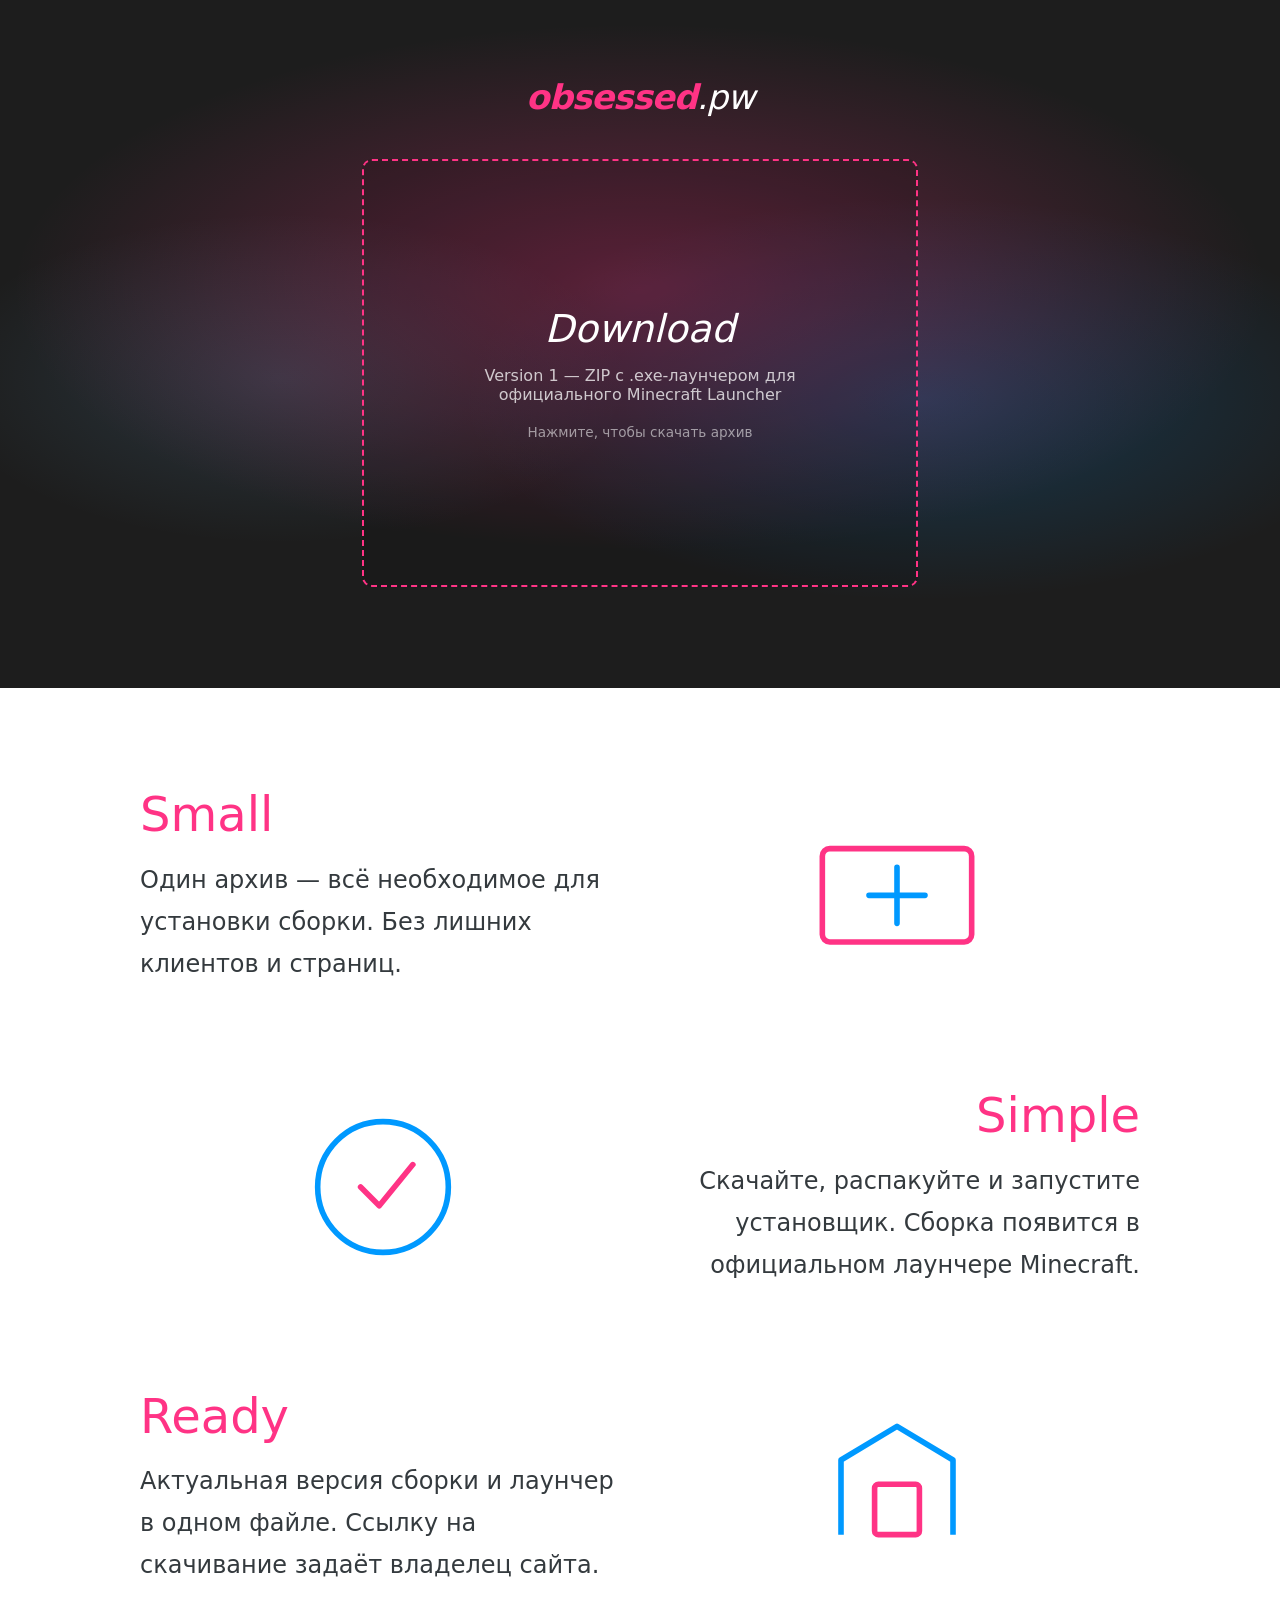
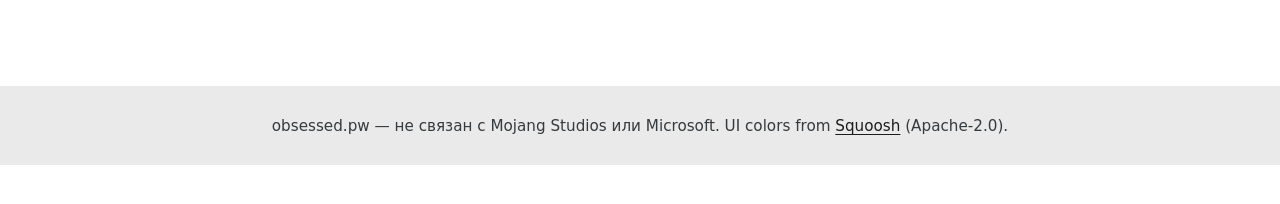
==== commit cf9f7c1c: "Replace logo image with CSS wordmark, refine favicon Co-authored-by: Cursor <cursoragent@cursor.com>" ====
--- a/index.html
+++ b/index.html
@@ -16,9 +16,7 @@
       <div class="blob-bg" aria-hidden="true"></div>
 
       <div class="logo-container">
-        <a href="./" class="unbutton" aria-label="obsessed.pw home">
-          <img class="logo" src="images/logo.svg" width="189" height="41" alt="obsessed.pw">
-        </a>
+        <a href="./" class="logo-wordmark unbutton" aria-label="obsessed.pw home">obsessed<span class="logo-tld">.pw</span></a>
       </div>
 
       <div class="load-zone">
--- a/css/site.css
+++ b/css/site.css
@@ -84,10 +84,20 @@
   }
 }
 
-.logo {
+.logo-wordmark {
   display: block;
-  width: 11.8rem;
-  height: auto;
+  font-size: clamp(1.75rem, 4vw, 2.125rem);
+  font-weight: 600;
+  font-style: italic;
+  letter-spacing: -0.03em;
+  line-height: 1;
+  color: var(--pink);
+  text-decoration: none;
+}
+
+.logo-tld {
+  color: var(--white);
+  font-weight: 500;
 }
 
 .load-zone {
